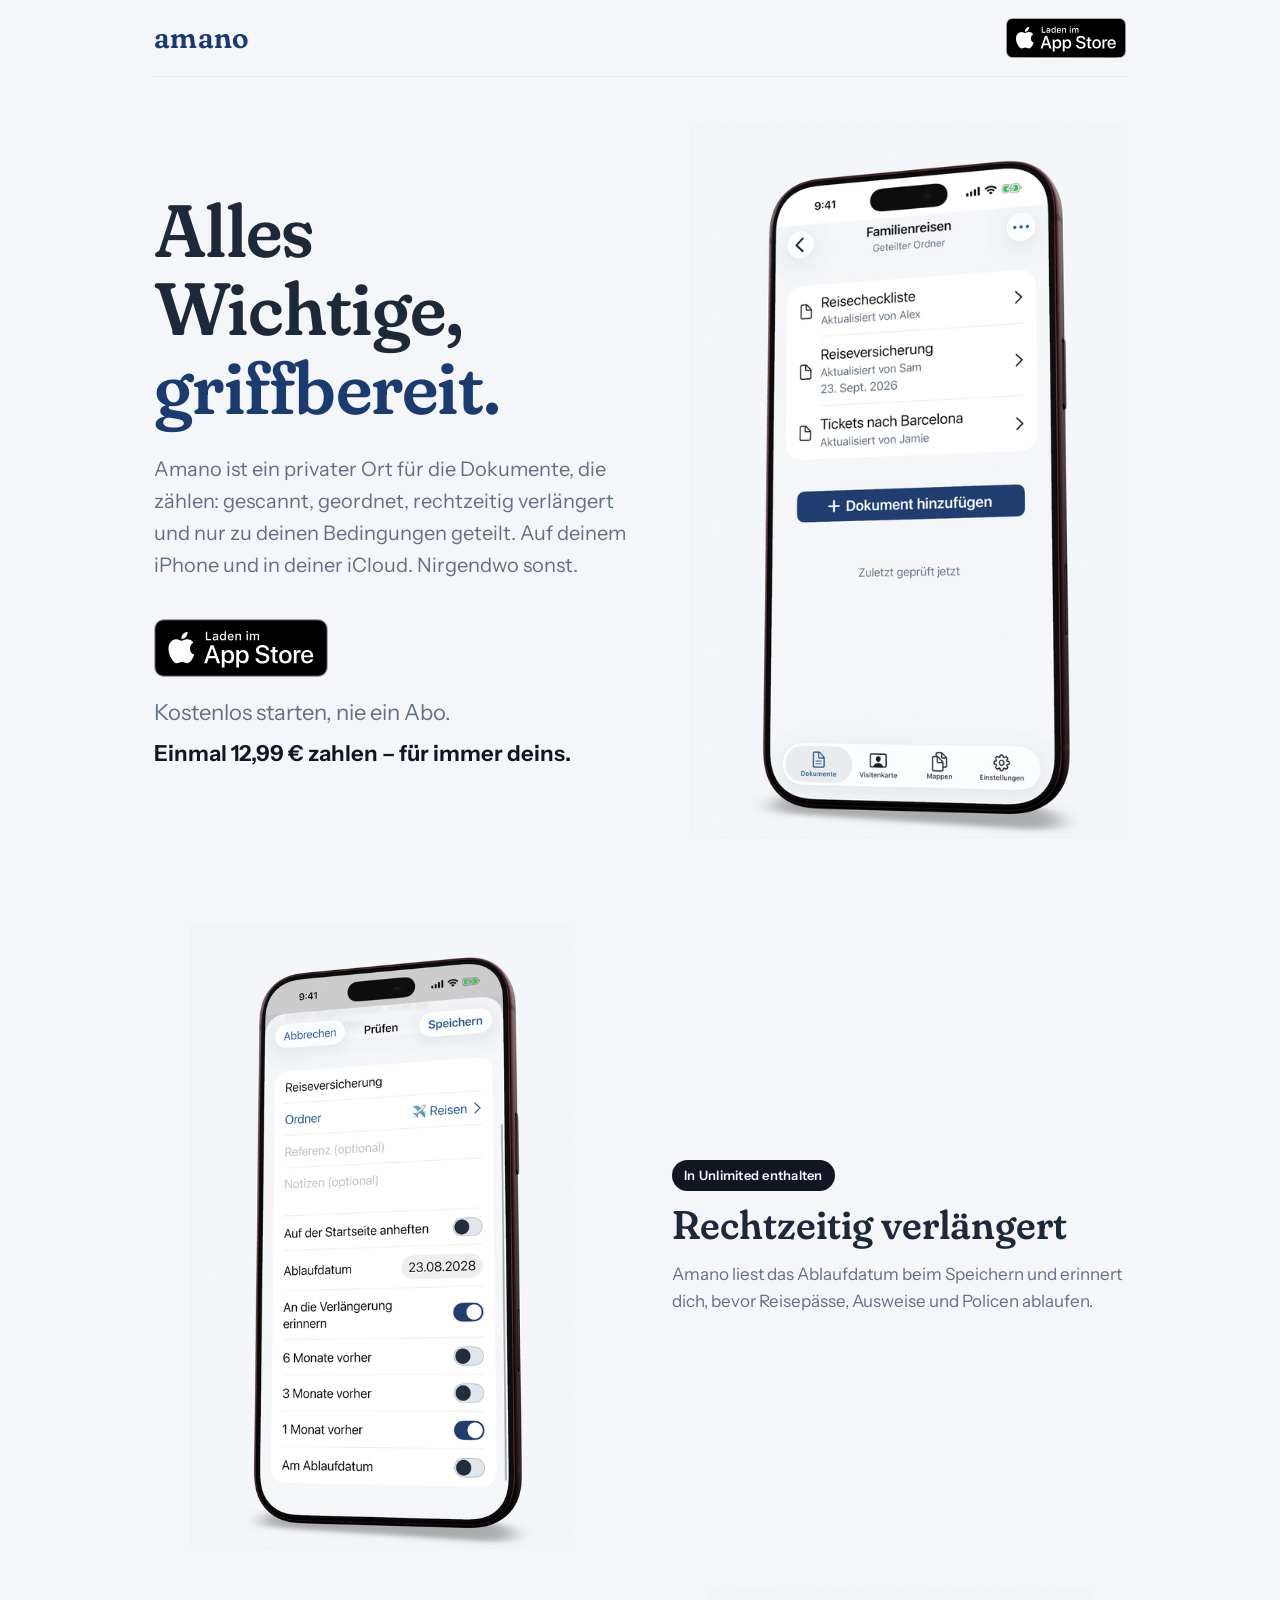
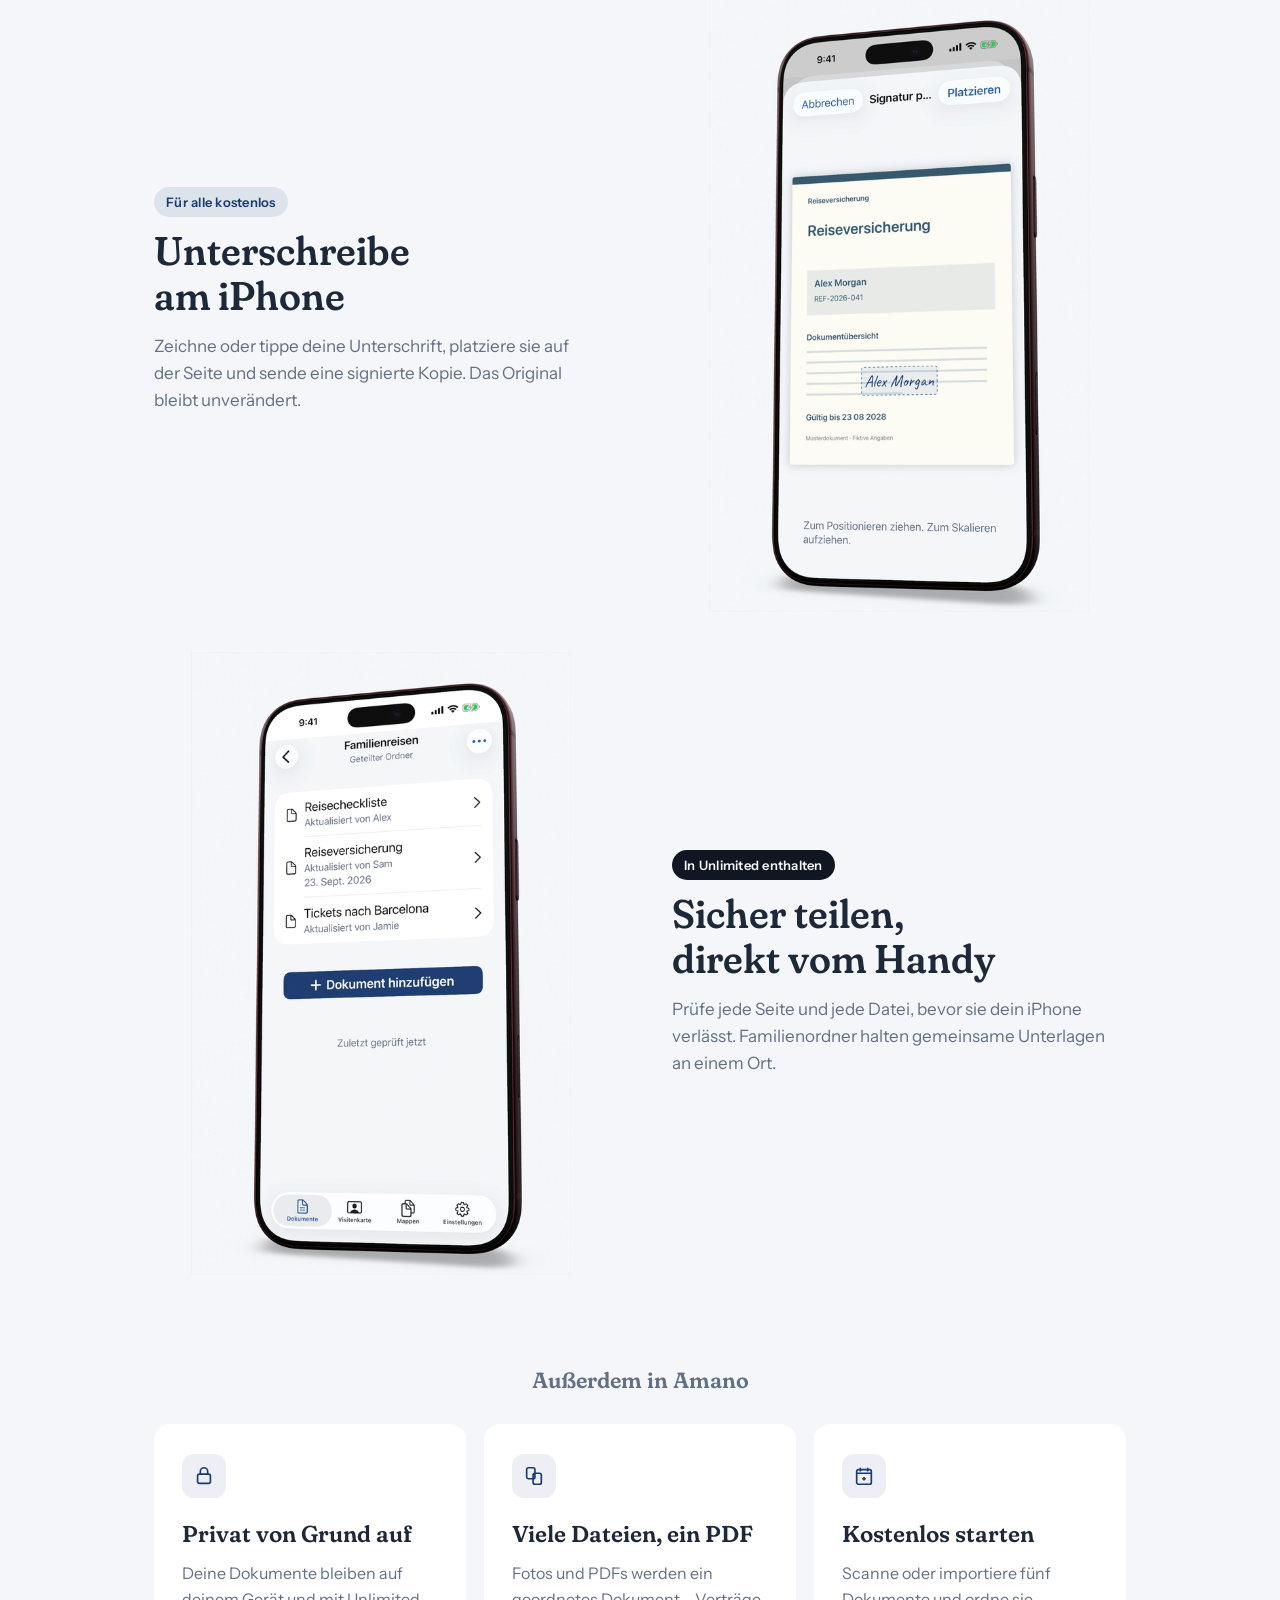
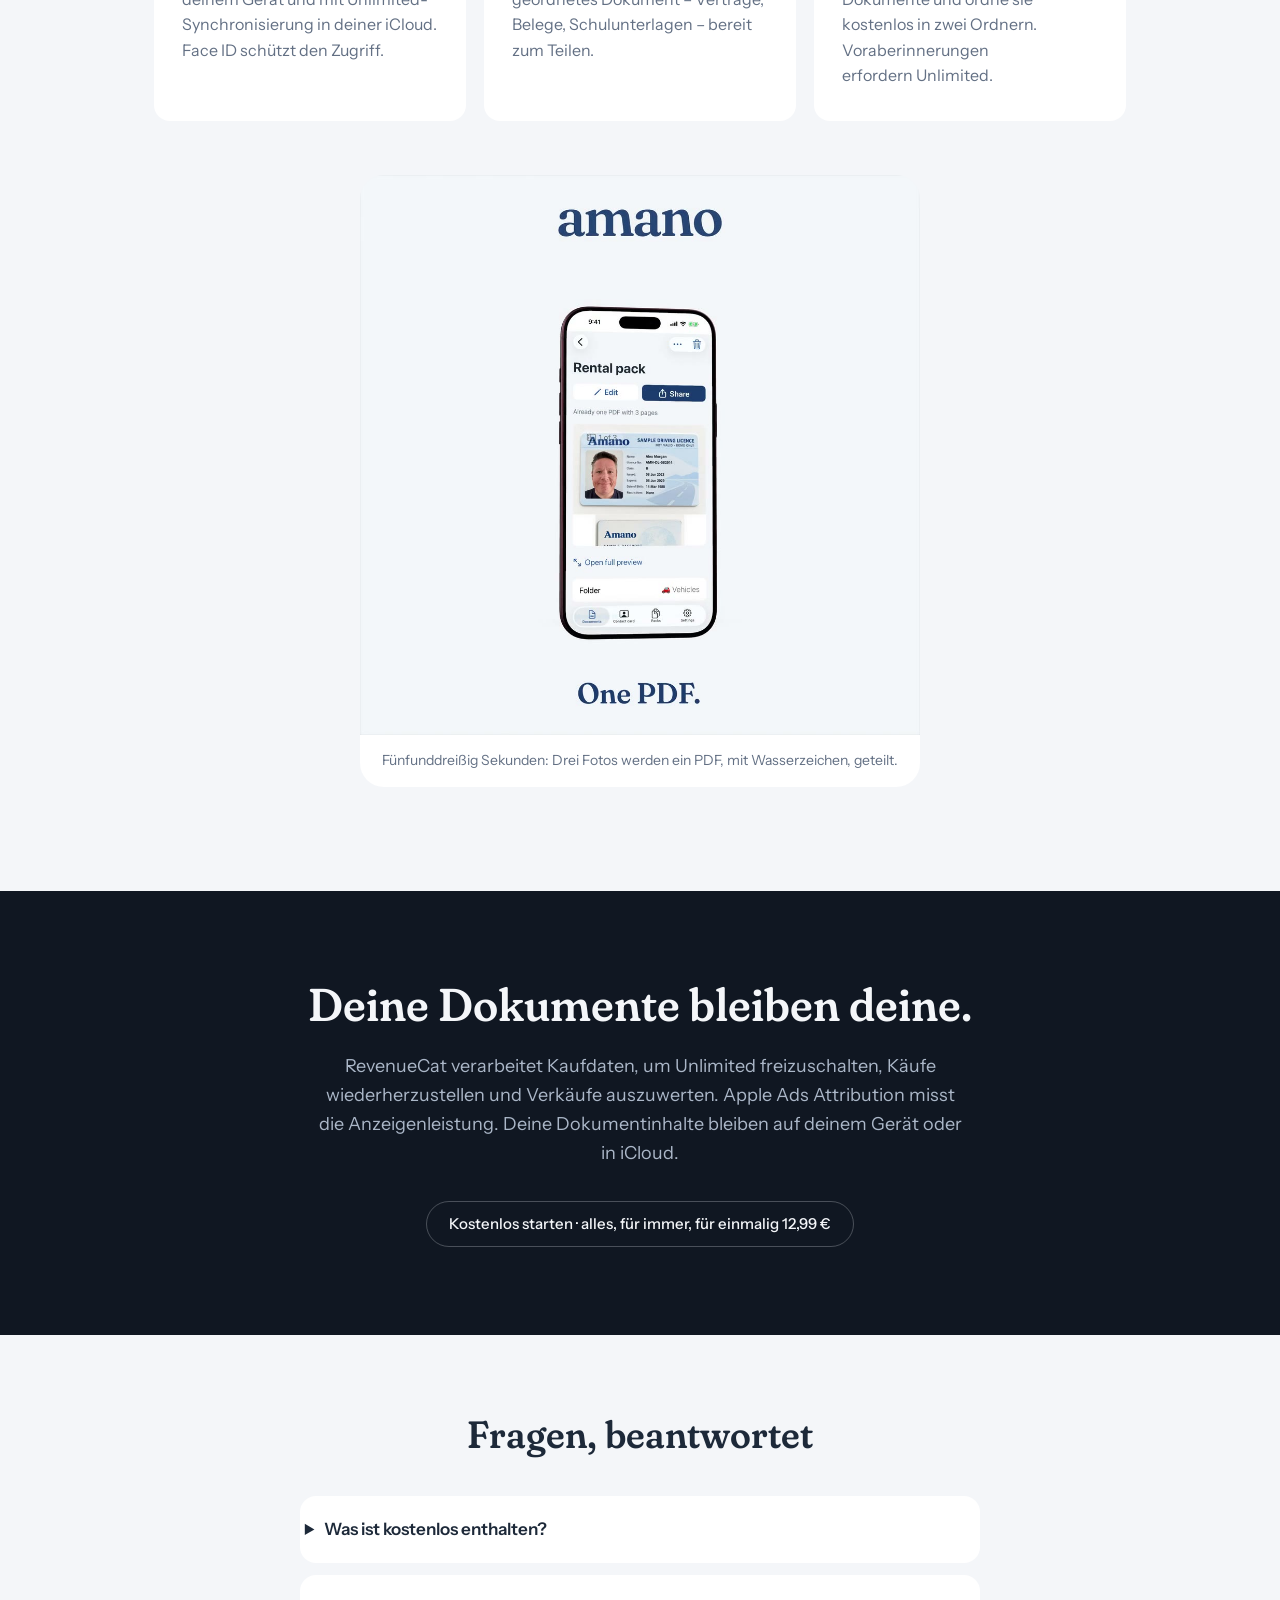
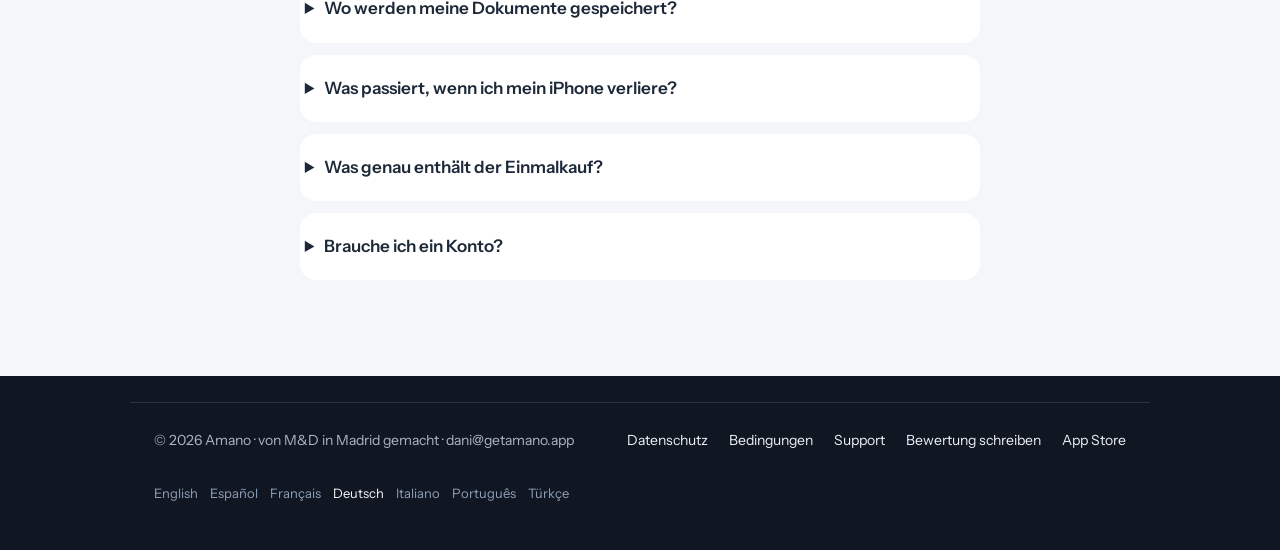
==== de/index.html @ b63c55ab "Track website installs per locale, and fix the free-tier claim Every acquisition link now carries Ap" ====
<!doctype html>
<html lang="de">
<head>
<meta charset="utf-8">
<meta name="viewport" content="width=device-width, initial-scale=1">
<title>Amano — Private Dokumente</title>
<meta name="description" content="Amano ist ein privater Ort für die Dokumente, die zählen: gescannt, geordnet, rechtzeitig verlängert und nur zu deinen Bedingungen geteilt. Auf deinem iPhone und in deiner iCloud. Nirgendwo sonst.">
<meta name="apple-itunes-app" content="app-id=6809212902">
<link rel="canonical" href="https://getamano.app/de/">
<link rel="alternate" hreflang="en" href="https://getamano.app/">
<link rel="alternate" hreflang="es" href="https://getamano.app/es/">
<link rel="alternate" hreflang="fr" href="https://getamano.app/fr/">
<link rel="alternate" hreflang="de" href="https://getamano.app/de/">
<link rel="alternate" hreflang="it" href="https://getamano.app/it/">
<link rel="alternate" hreflang="pt-PT" href="https://getamano.app/pt/">
<link rel="alternate" hreflang="tr" href="https://getamano.app/tr/">
<link rel="alternate" hreflang="x-default" href="https://getamano.app/">
<meta property="og:type" content="website">
<meta property="og:site_name" content="Amano">
<meta property="og:title" content="Amano — Private Dokumente">
<meta property="og:description" content="Amano ist ein privater Ort für die Dokumente, die zählen: gescannt, geordnet, rechtzeitig verlängert und nur zu deinen Bedingungen geteilt. Auf deinem iPhone und in deiner iCloud. Nirgendwo sonst.">
<meta property="og:url" content="https://getamano.app/de/">
<meta property="og:image" content="https://getamano.app/assets/og.png">
<meta name="twitter:card" content="summary_large_image">
<link rel="icon" href="../assets/mark.png">
<link rel="apple-touch-icon" href="../assets/apple-touch-icon.png">
<link rel="preconnect" href="https://fonts.googleapis.com">
<link rel="stylesheet" href="https://fonts.googleapis.com/css2?family=Fraunces:opsz,wght,SOFT@9..144,400..650,100&family=Instrument+Sans:wght@400;500;600&display=swap">
<script type="application/ld+json">{"@context": "https://schema.org", "@type": "FAQPage", "mainEntity": [{"@type": "Question", "name": "Was ist kostenlos enthalten?", "acceptedAnswer": {"@type": "Answer", "text": "Fünf Dokumente, zwei Ordner, Scannen und Importieren, Zusammenführen zu PDFs, Unterschriften, Ablaufdaten, Kontaktkarte mit QR-Code, Face ID und Widgets. Voraberinnerungen erfordern Unlimited. Tresore mit Dokumenten beim ersten Öffnen in Version 1.3.2 behalten ihr Limit von zehn; leere Tresore starten mit fünf. Das Ordnerlimit bleibt bei zwei."}}, {"@type": "Question", "name": "Wo werden meine Dokumente gespeichert?", "acceptedAnswer": {"@type": "Answer", "text": "Auf deinem iPhone, verschlüsselt — und wenn du die Synchronisierung einschaltest, in deiner eigenen iCloud."}}, {"@type": "Question", "name": "Was passiert, wenn ich mein iPhone verliere?", "acceptedAnswer": {"@type": "Answer", "text": "Mit iCloud-Synchronisierung (Teil von Unlimited) wartet dein Bereich auf deinem nächsten iPhone. Ohne sie leben die Dokumente nur auf dem Gerät — das ist der Preis rein lokaler Speicherung."}}, {"@type": "Question", "name": "Was genau enthält der Einmalkauf?", "acceptedAnswer": {"@type": "Answer", "text": "Alles, für immer: unbegrenzte Dokumente, Ordner und Unterordner, iCloud-Synchronisierung und Sicherung, gemeinsame Familienordner, Ablauferinnerungen, eigene Wasserzeichen, Dokumentmappen und den Event-Modus. Nie ein Abo."}}, {"@type": "Question", "name": "Brauche ich ein Konto?", "acceptedAnswer": {"@type": "Answer", "text": "Nein. Amano funktioniert ab dem ersten Öffnen. Es gibt nichts zu registrieren."}}]}</script>
<style>
  :root {
    --paper: #F4F6F9; --card: #FFFFFF; --navy: #193B70; --deep: #101722;
    --ink: #1D2939; --muted: #637084; --link: #275CA5; --radius: 16px;
    --display: "Fraunces", "Iowan Old Style", Georgia, serif;
    --body: "Instrument Sans", -apple-system, "Helvetica Neue", sans-serif;
  }
  * { margin: 0; box-sizing: border-box; }
  html { scroll-behavior: smooth; }
  body { background: var(--paper); color: var(--ink); font-family: var(--body);
    font-size: 17px; line-height: 1.6; -webkit-font-smoothing: antialiased; }
  .wrap { max-width: 1020px; margin: 0 auto; padding: 0 24px; }
  header.top { display: flex; align-items: center; justify-content: space-between;
    position: sticky; top: 0; z-index: 50; background: var(--paper);
    padding: 14px 0; border-bottom: 1px solid rgba(16, 23, 34, 0.06); }
  .badge { display: block; height: 40px; width: auto; }
  .badge-hero { height: 58px; }
  .shots figure { margin: 0; }
  .shots figcaption { font-size: 14px; color: var(--muted); padding: 10px 4px 0; text-wrap: pretty; }
  .wordmark { font-family: var(--display); font-weight: 600; font-size: 30px; color: var(--navy);
    font-variation-settings: "opsz" 72, "SOFT" 100; letter-spacing: 0.01em; text-decoration: none; }
  .top a.store-mini { font-weight: 600; font-size: 15px; color: var(--link);
    text-decoration: none; padding: 10px 16px; border-radius: 999px; }
  .top a.store-mini:hover { background: var(--card); }
  .hero { padding: 48px 0 24px; text-align: center; }
  .hero-visual { max-width: 320px; margin: 24px auto 0; }
  .hero-visual img { width: 100%; height: auto; display: block; }
  @media (min-width: 900px) {
    .hero { display: grid; grid-template-columns: 1.05fr 0.95fr; gap: 56px;
      align-items: center; text-align: left; padding: 48px 0 32px; }
    .hero .cta-row { justify-content: flex-start; }
    .hero .cta-note { text-align: left; }
    .hero h1, .hero p.lede { margin-left: 0; }
    .hero-visual { max-width: 460px; margin: 0 0 0 auto; }
  }
  .hero h1 { font-family: var(--display); font-variation-settings: "opsz" 72, "SOFT" 100;
    font-weight: 560; font-size: clamp(42px, 7vw, 74px); line-height: 1.06;
    color: var(--ink); text-wrap: balance; letter-spacing: -0.01em; }
  .hero h1 em { font-style: normal; color: var(--navy); }
  .hero p.lede { max-width: 34em; margin: 26px auto 0;
    font-size: clamp(17px, 2.2vw, 20px); color: var(--muted); text-wrap: pretty; }
  .cta-row { margin-top: 38px; display: flex; gap: 14px; justify-content: center; flex-wrap: wrap; align-items: center; }
  .store-button { display: inline-flex; align-items: center; gap: 10px;
    background: var(--navy); color: #fff; text-decoration: none; font-weight: 600; font-size: 17px;
    padding: 15px 26px; border-radius: 14px; transition: transform 120ms ease, box-shadow 120ms ease;
    box-shadow: 0 10px 28px rgba(25, 59, 112, 0.28); }
  .store-button:hover { transform: translateY(-1px); box-shadow: 0 14px 34px rgba(25, 59, 112, 0.34); }
  .store-button:focus-visible, a:focus-visible { outline: 3px solid var(--link); outline-offset: 3px; }
  .store-button svg { flex: none; }
  .cta-note { font-size: 22px; color: var(--muted); width: 100%; margin-top: 4px; }
  .cta-note strong { display: block; margin-top: 6px; font-weight: 650; color: #101722; }
  .demo { padding: 44px 0 20px; }
  .demo figure { max-width: 560px; margin: 0 auto; border-radius: 24px; overflow: hidden; }
  .demo video { display: block; width: 100%; height: auto; }
  .demo figcaption { text-align: center; font-size: 14px; color: var(--muted);
    padding: 14px 16px 16px; background: var(--card); }
  section.chapters { padding: 56px 0 8px; }
  .chapter { display: grid; gap: 40px; align-items: center; margin: 0 0 64px; }
  .chapter .art { max-width: 300px; margin: 0 auto; }
  .chapter .art img { width: 100%; height: auto; display: block; }
  .chapter h2 { font-family: var(--display); font-variation-settings: "opsz" 72, "SOFT" 100;
    font-weight: 560; font-size: clamp(28px, 4.4vw, 40px); line-height: 1.12;
    text-wrap: balance; margin: 12px 0 14px; }
  .chapter p { color: var(--muted); font-size: 17px; max-width: 30em; text-wrap: pretty; }
  .chip { display: inline-block; font-size: 13px; font-weight: 600; letter-spacing: 0.02em;
    padding: 5px 12px; border-radius: 999px; }
  .chip.free { background: rgba(25, 59, 112, 0.10); color: var(--navy); }
  .chip.unl { background: var(--deep); color: #F4F6F9; }
  @media (min-width: 860px) {
    .chapter { grid-template-columns: 1fr 1fr; gap: 64px; margin: 0 0 40px; }
    .chapter .art { max-width: 380px; }
    .chapter:nth-child(even) .art { order: 2; margin-left: auto; }
    .chapter:nth-child(odd) .art { margin-right: auto; }
  }
  section.also { padding: 40px 0 10px; }
  .also h2 { font-family: var(--display); font-variation-settings: "opsz" 40, "SOFT" 100;
    font-weight: 600; font-size: 22px; text-align: center; margin-bottom: 26px; color: var(--muted); }
  .also .grid { display: grid; gap: 18px; grid-template-columns: repeat(auto-fit, minmax(240px, 1fr)); }
  section.features { padding: 84px 0 30px; }
  .features .grid { display: grid; gap: 18px; grid-template-columns: repeat(auto-fit, minmax(260px, 1fr)); }
  .feature { background: var(--card); border-radius: var(--radius); padding: 30px 28px 32px; }
  .feature .glyph { width: 44px; height: 44px; border-radius: 12px; background: rgba(25, 59, 112, 0.08);
    display: grid; place-items: center; margin-bottom: 18px; color: var(--navy); }
  .feature h3 { font-family: var(--display); font-variation-settings: "opsz" 40, "SOFT" 100;
    font-weight: 600; font-size: 23px; color: var(--ink); margin-bottom: 8px; }
  .feature p { color: var(--muted); font-size: 16px; text-wrap: pretty; }
  section.promise { margin: 84px 0 0; background: var(--deep); color: #EEF2F8; }
  .promise .inner { padding: 88px 24px; text-align: center; max-width: 760px; margin: 0 auto; }
  .promise h2 { font-family: var(--display); font-variation-settings: "opsz" 72, "SOFT" 100;
    font-weight: 560; font-size: clamp(30px, 4.6vw, 46px); line-height: 1.15; text-wrap: balance; color: #F4F6F9; }
  .promise p { margin-top: 20px; color: #ABB7C8; font-size: 18px; max-width: 36em; margin-left: auto; margin-right: auto; }
  .promise .price { margin-top: 34px; display: inline-block; border: 1px solid rgba(244, 246, 249, 0.25);
    border-radius: 999px; padding: 10px 22px; font-size: 15px; font-weight: 500; color: #F4F6F9; }
  footer { background: var(--deep); color: #ABB7C8; padding: 26px 0 46px; font-size: 14px; }
  footer .wrap { display: flex; justify-content: space-between; gap: 16px; flex-wrap: wrap;
    align-items: baseline; border-top: 1px solid rgba(244,246,249,0.12); padding-top: 26px; }
  footer a { color: #EEF2F8; text-decoration: none; margin-left: 18px; }
  footer a.mail { margin-left: 0; color: #ABB7C8; }
  footer a:hover { text-decoration: underline; }
  footer .langs { width: 100%; margin-top: 14px; }
  footer .langs a { margin: 0 12px 0 0; color: #8FA0B8; font-size: 13px; }
  footer .langs span { color: #F4F6F9; font-size: 13px; margin-right: 12px; }
  section.shots { padding: 40px 0 30px; }
  .shots h2, .faq h2 { font-family: var(--display); font-variation-settings: "opsz" 72, "SOFT" 100;
    font-weight: 560; font-size: clamp(28px, 4vw, 38px); text-align: center; margin-bottom: 30px;
    color: var(--ink); text-wrap: balance; }
  .shots .strip { display: grid; grid-template-columns: repeat(2, 1fr); gap: 28px; max-width: 760px; margin: 0 auto; }
  .shots img { width: 100%; height: auto; display: block; }
  @media (max-width: 640px) { .shots .strip { grid-template-columns: 1fr; max-width: 320px; } }
  section.faq { padding: 70px 0 84px; }
  .faq .qa { max-width: 680px; margin: 0 auto; }
  .faq details { background: var(--card); border-radius: var(--radius); padding: 4px 24px; margin-bottom: 12px; }
  .faq summary { cursor: pointer; font-weight: 600; font-size: 17px; padding: 16px 0; list-style-position: outside; }
  .faq details p { color: var(--muted); padding: 0 0 18px; text-wrap: pretty; }
  @media (prefers-reduced-motion: reduce) { html { scroll-behavior: auto; } .store-button { transition: none; } }

  /* Pain cards + explicit pricing (PoC: rendered only when a locale defines them) */
  .pains { padding: 26px 0 8px; }
  .pains h2, .pricing h2 { font-family: Fraunces, Georgia, serif; font-weight: 550; font-size: 30px; margin: 0 0 18px; }
  .pains .grid { display: grid; grid-template-columns: repeat(auto-fit, minmax(240px, 1fr)); gap: 16px; }
  .pain { background: var(--card); border-radius: 16px; padding: 20px 22px; box-shadow: 0 1px 2px rgba(16,23,34,.06); }
  .pain h3 { font-family: Fraunces, Georgia, serif; font-weight: 550; font-size: 20px; margin: 0 0 8px; color: var(--deep); }
  .pain p { margin: 0; color: var(--muted); font-size: 15.5px; }
  .pricing { padding: 34px 0 10px; }
  .pricing .cols { display: grid; grid-template-columns: repeat(auto-fit, minmax(250px, 1fr)); gap: 16px; align-items: stretch; }
  .pricing .col { background: var(--card); border-radius: 16px; padding: 22px 24px; }
  .pricing .col.main { border: 2px solid var(--navy); }
  .pricing h3 { margin: 0 0 6px; font-size: 15px; letter-spacing: .08em; text-transform: uppercase; color: var(--muted); }
  .pricing .num { font-family: Fraunces, Georgia, serif; font-weight: 650; font-size: 52px; color: var(--deep); line-height: 1; }
  .pricing .once { color: var(--navy); font-weight: 600; margin: 4px 0 12px; }
  .pricing ul { margin: 10px 0 0; padding-left: 20px; color: var(--muted); }
  .pricing li { margin: 6px 0; }
  .pricing .buy { display: inline-block; margin-top: 16px; background: var(--navy); color: #fff; text-decoration: none; border-radius: 12px; padding: 12px 22px; font-weight: 600; }
  .pricing .pricenote { color: var(--muted); font-size: 14px; margin-top: 14px; }

  .chapter .art video { display: block; width: 100%; height: auto; border-radius: 22px; }
</style>
</head>
<body>
<div class="wrap">
  <header class="top">
    <a class="wordmark" href="https://getamano.app/de/">amano</a>
    <a href="https://apps.apple.com/de/app/id6809212902?pt=128749840&amp;ct=web-de&amp;mt=8" aria-label="App laden"><img class="badge" src="../assets/badges/de.svg" alt="Laden im App Store" width="120" height="40"></a>
  </header>
  <section class="hero">
    <div>
      <h1>Alles Wichtige, <em>griffbereit.</em></h1>
      <p class="lede">Amano ist ein privater Ort für die Dokumente, die zählen: gescannt, geordnet, rechtzeitig verlängert und nur zu deinen Bedingungen geteilt. Auf deinem iPhone und in deiner iCloud. Nirgendwo sonst.</p>
      <div class="cta-row">
        <a href="https://apps.apple.com/de/app/id6809212902?pt=128749840&amp;ct=web-de&amp;mt=8" aria-label="Laden im App Store"><img class="badge badge-hero" src="../assets/badges/de.svg" alt="Laden im App Store" width="174" height="58"></a>
        <span class="cta-note">Kostenlos starten, nie ein Abo. <strong>Einmal 12,99 € zahlen – für immer deins.</strong></span>
      </div>
    </div>
    <div class="hero-visual">
      <img src="../assets/features/de/family.webp" alt="Der Amano-Bereich auf einem iPhone" width="560" height="918" fetchpriority="high">
    </div>
  </section>
  
  <section class="chapters">
    
    
    <div class="chapter">
      <div class="art"><img src="../assets/features/de/renew.webp" alt="Verlängerungs-Ansicht warnt vor einem ablaufenden Reisepass" loading="lazy" width="560" height="918"></div>
      <div>
        <span class="chip unl">In Unlimited enthalten</span>
        <h2>Rechtzeitig verlängert</h2>
        <p>Amano liest das Ablaufdatum beim Speichern und erinnert dich, bevor Reisepässe, Ausweise und Policen ablaufen.</p>
      </div>
    </div>
    <div class="chapter">
      <div class="art"><img src="../assets/features/de/sign.webp" alt="Eine Unterschrift wird auf einer Dokumentseite platziert" loading="lazy" width="560" height="918"></div>
      <div>
        <span class="chip free">Für alle kostenlos</span>
        <h2>Unterschreibe am iPhone</h2>
        <p>Zeichne oder tippe deine Unterschrift, platziere sie auf der Seite und sende eine signierte Kopie. Das Original bleibt unverändert.</p>
      </div>
    </div>
    <div class="chapter">
      <div class="art"><img src="../assets/features/de/family.webp" alt="Ein geteilter Familienordner mit Reisedokumenten" loading="lazy" width="560" height="918"></div>
      <div>
        <span class="chip unl">In Unlimited enthalten</span>
        <h2>Sicher teilen, direkt vom Handy</h2>
        <p>Prüfe jede Seite und jede Datei, bevor sie dein iPhone verlässt. Familienordner halten gemeinsame Unterlagen an einem Ort.</p>
      </div>
    </div>
  </section>
  <section class="also">
    <h2>Außerdem in Amano</h2>
    <div class="grid">
      <article class="feature"><div class="glyph"><svg width="22" height="22" viewBox="0 0 24 24" fill="none" stroke="currentColor" stroke-width="1.8" aria-hidden="true"><rect x="5" y="10" width="14" height="10" rx="2"/><path d="M8 10V7a4 4 0 0 1 8 0v3"/></svg></div><h3>Privat von Grund auf</h3><p>Deine Dokumente bleiben auf deinem Gerät und mit Unlimited-Synchronisierung in deiner iCloud. Face&nbsp;ID schützt den Zugriff.</p></article>
      <article class="feature"><div class="glyph"><svg width="22" height="22" viewBox="0 0 24 24" fill="none" stroke="currentColor" stroke-width="1.8" aria-hidden="true"><rect x="4" y="3" width="9" height="12" rx="2"/><rect x="11" y="9" width="9" height="12" rx="2"/></svg></div><h3>Viele Dateien, ein PDF</h3><p>Fotos und PDFs werden ein geordnetes Dokument – Verträge, Belege, Schulunterlagen – bereit zum Teilen.</p></article>
      <article class="feature"><div class="glyph"><svg width="22" height="22" viewBox="0 0 24 24" fill="none" stroke="currentColor" stroke-width="1.8" aria-hidden="true"><rect x="4" y="5" width="16" height="16" rx="2"/><path d="M4 9h16M8 3v4M16 3v4M12 13v4M10 15h4"/></svg></div><h3>Kostenlos starten</h3><p>Scanne oder importiere fünf Dokumente und ordne sie kostenlos in zwei Ordnern. Voraberinnerungen erfordern Unlimited.</p></article>
    </div>
  </section>
  <section class="demo"><figure><video src="../assets/demo.mp4" poster="../assets/poster.jpg" muted loop playsinline autoplay preload="metadata" aria-label="Amano macht aus drei Fotos ein PDF mit Wasserzeichen und teilt es"></video><figcaption>Fünfunddreißig Sekunden: Drei Fotos werden ein PDF, mit Wasserzeichen, geteilt.</figcaption></figure></section>
</div>
<section class="promise">
  <div class="inner">
    <h2>Deine Dokumente bleiben deine.</h2>
    <p>RevenueCat verarbeitet Kaufdaten, um Unlimited freizuschalten, Käufe wiederherzustellen und Verkäufe auszuwerten. Apple Ads Attribution misst die Anzeigenleistung. Deine Dokumentinhalte bleiben auf deinem Gerät oder in iCloud.</p>
    <span class="price">Kostenlos starten &middot; alles, für immer, für einmalig 12,99 €</span>
  </div>
</section>
<div class="wrap">
  
  <section class="faq">
    <h2>Fragen, beantwortet</h2>
    <div class="qa"><details><summary>Was ist kostenlos enthalten?</summary><p>Fünf Dokumente, zwei Ordner, Scannen und Importieren, Zusammenführen zu PDFs, Unterschriften, Ablaufdaten, Kontaktkarte mit QR-Code, Face ID und Widgets. Voraberinnerungen erfordern Unlimited. Tresore mit Dokumenten beim ersten Öffnen in Version 1.3.2 behalten ihr Limit von zehn; leere Tresore starten mit fünf. Das Ordnerlimit bleibt bei zwei.</p></details><details><summary>Wo werden meine Dokumente gespeichert?</summary><p>Auf deinem iPhone, verschlüsselt — und wenn du die Synchronisierung einschaltest, in deiner eigenen iCloud.</p></details><details><summary>Was passiert, wenn ich mein iPhone verliere?</summary><p>Mit iCloud-Synchronisierung (Teil von Unlimited) wartet dein Bereich auf deinem nächsten iPhone. Ohne sie leben die Dokumente nur auf dem Gerät — das ist der Preis rein lokaler Speicherung.</p></details><details><summary>Was genau enthält der Einmalkauf?</summary><p>Alles, für immer: unbegrenzte Dokumente, Ordner und Unterordner, iCloud-Synchronisierung und Sicherung, gemeinsame Familienordner, Ablauferinnerungen, eigene Wasserzeichen, Dokumentmappen und den Event-Modus. Nie ein Abo.</p></details><details><summary>Brauche ich ein Konto?</summary><p>Nein. Amano funktioniert ab dem ersten Öffnen. Es gibt nichts zu registrieren.</p></details></div>
  </section>
</div>
<footer>
  <div class="wrap">
    <span>&copy; 2026 Amano &middot; von M&amp;D in Madrid gemacht &middot; <a class="mail" href="mailto:dani@getamano.app">dani@getamano.app</a></span>
    <span>
      <a href="https://getamano.app/privacy/">Datenschutz</a>
      <a href="https://getamano.app/terms/">Bedingungen</a>
      <a href="https://getamano.app/support/">Support</a>
      <a href="https://apps.apple.com/app/apple-store/id6809212902?action=write-review">Bewertung schreiben</a>
      <a href="https://apps.apple.com/de/app/id6809212902?pt=128749840&amp;ct=web-de&amp;mt=8">App&nbsp;Store</a>
    </span>
    <span class="langs"><a href="https://getamano.app/" lang="en">English</a><a href="https://getamano.app/es/" lang="es">Español</a><a href="https://getamano.app/fr/" lang="fr">Français</a><span>Deutsch</span><a href="https://getamano.app/it/" lang="it">Italiano</a><a href="https://getamano.app/pt/" lang="pt-PT">Português</a><a href="https://getamano.app/tr/" lang="tr">Türkçe</a></span>
  </div>
</footer>
</body>
</html>
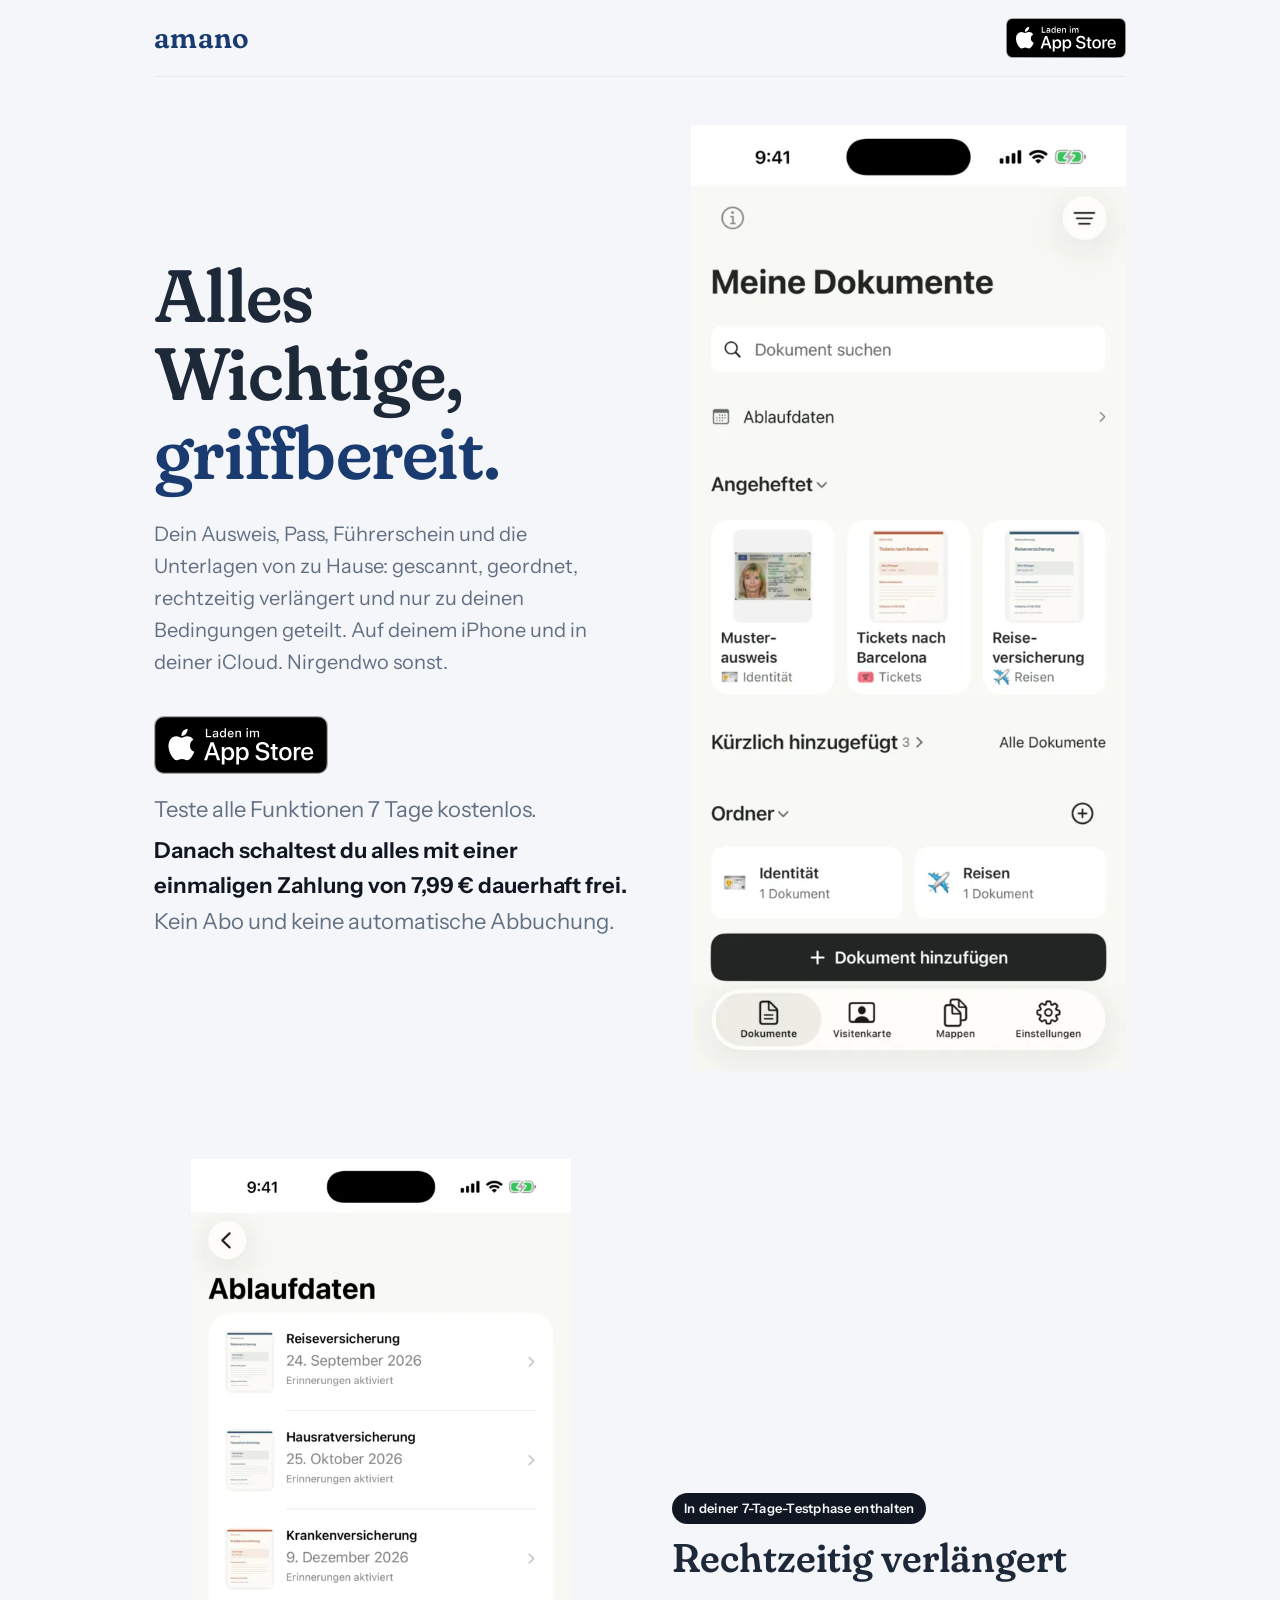
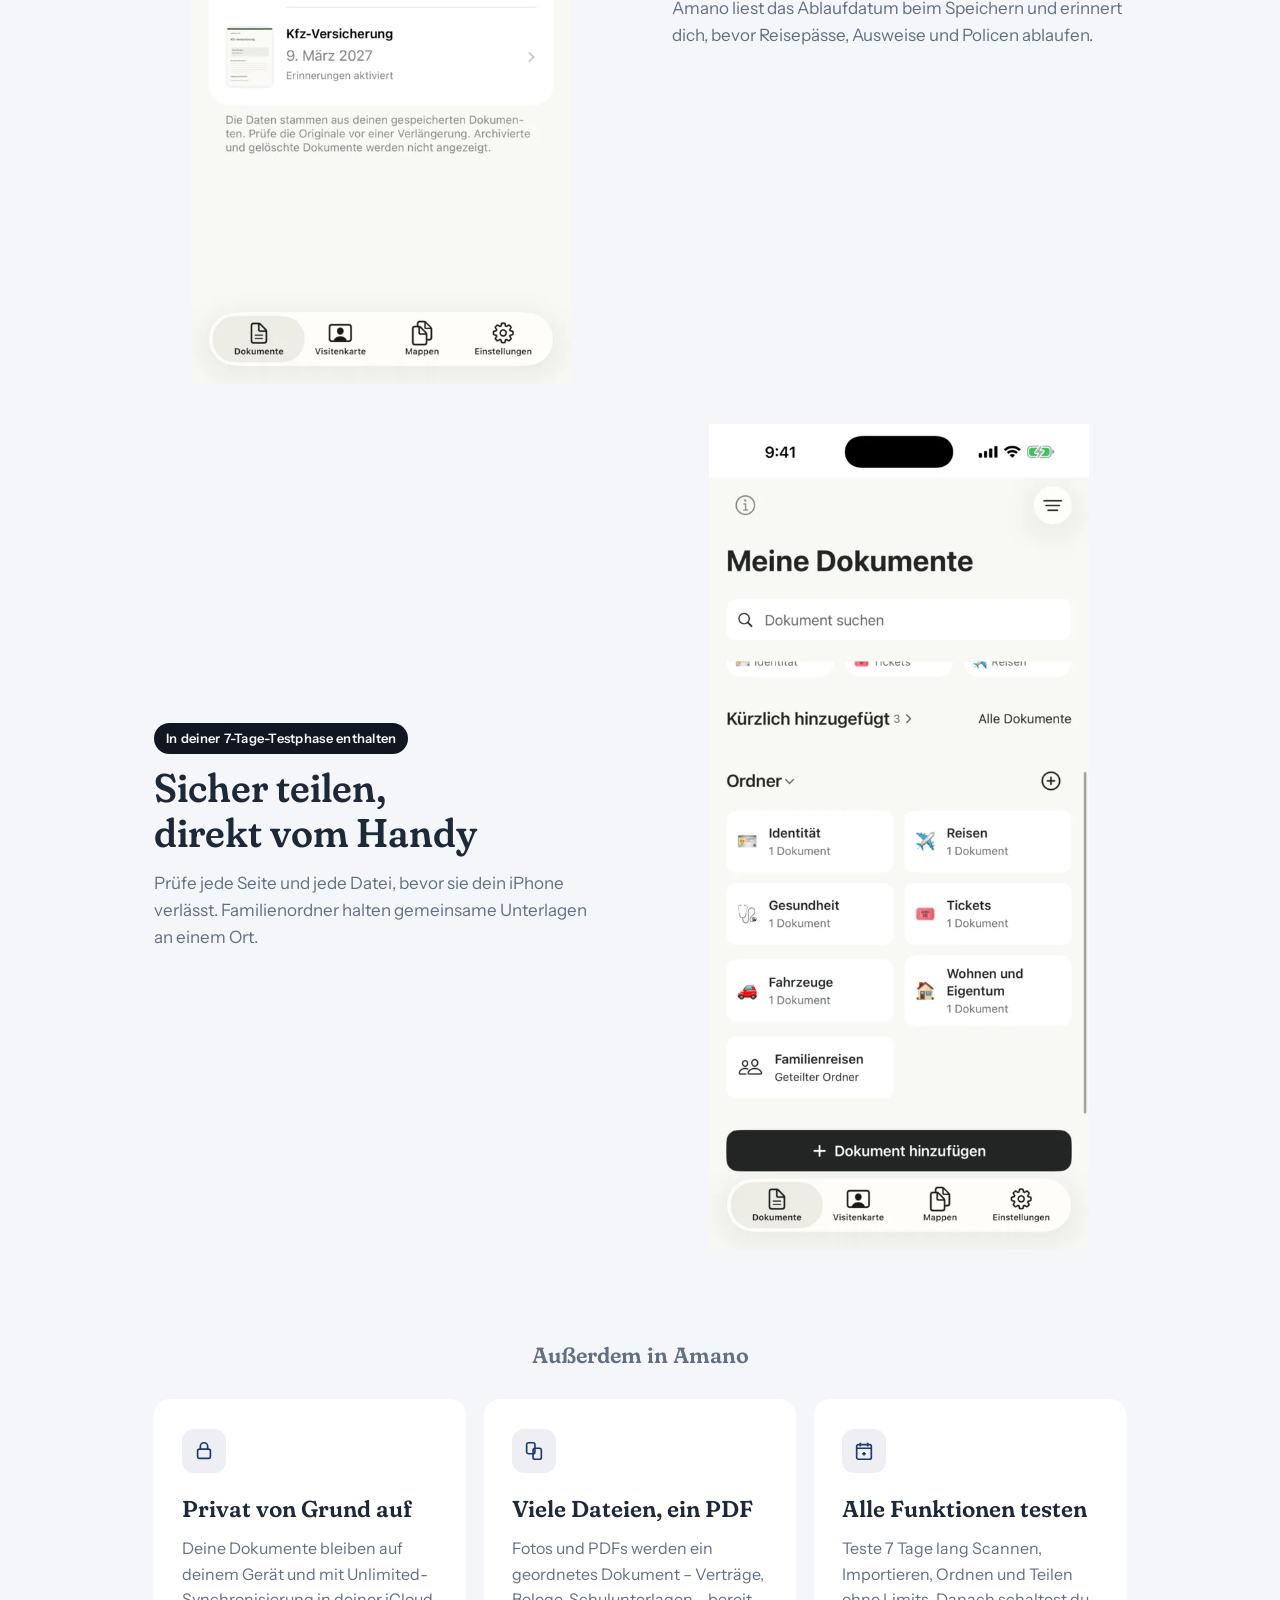
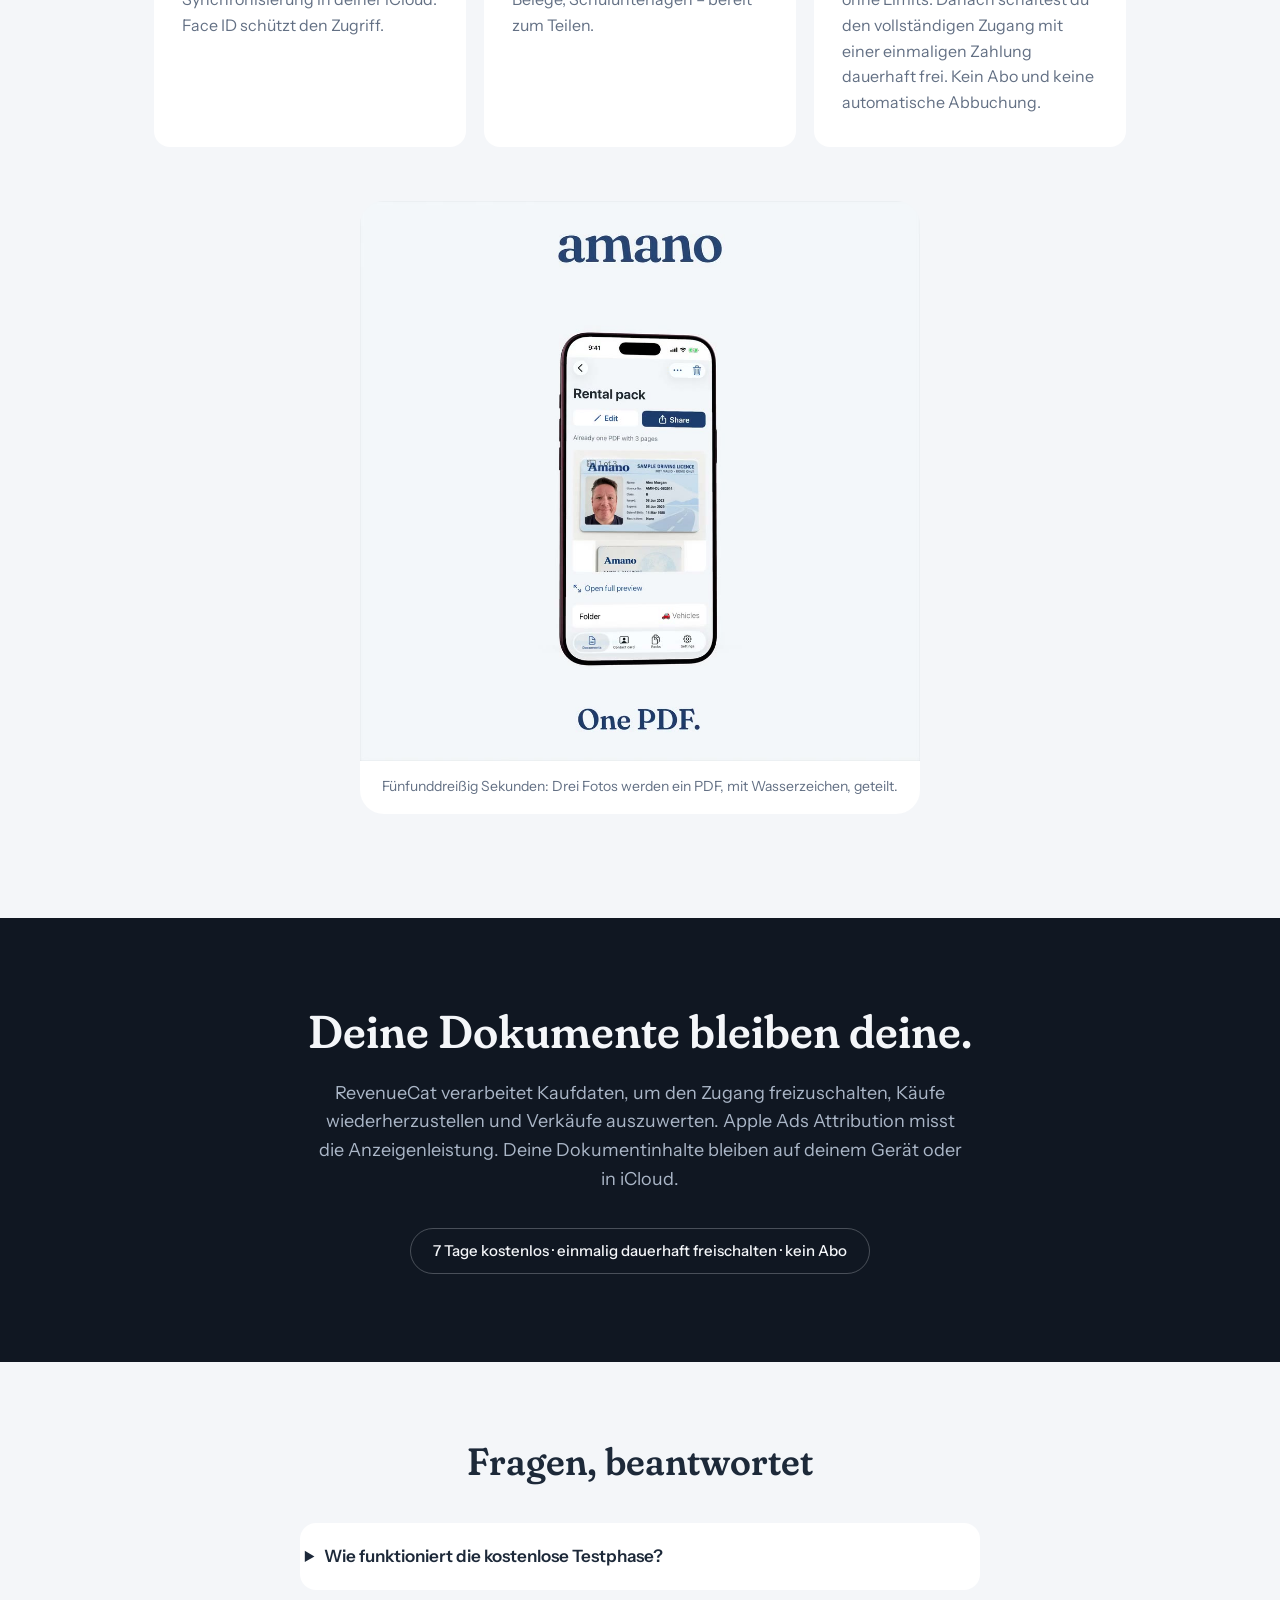
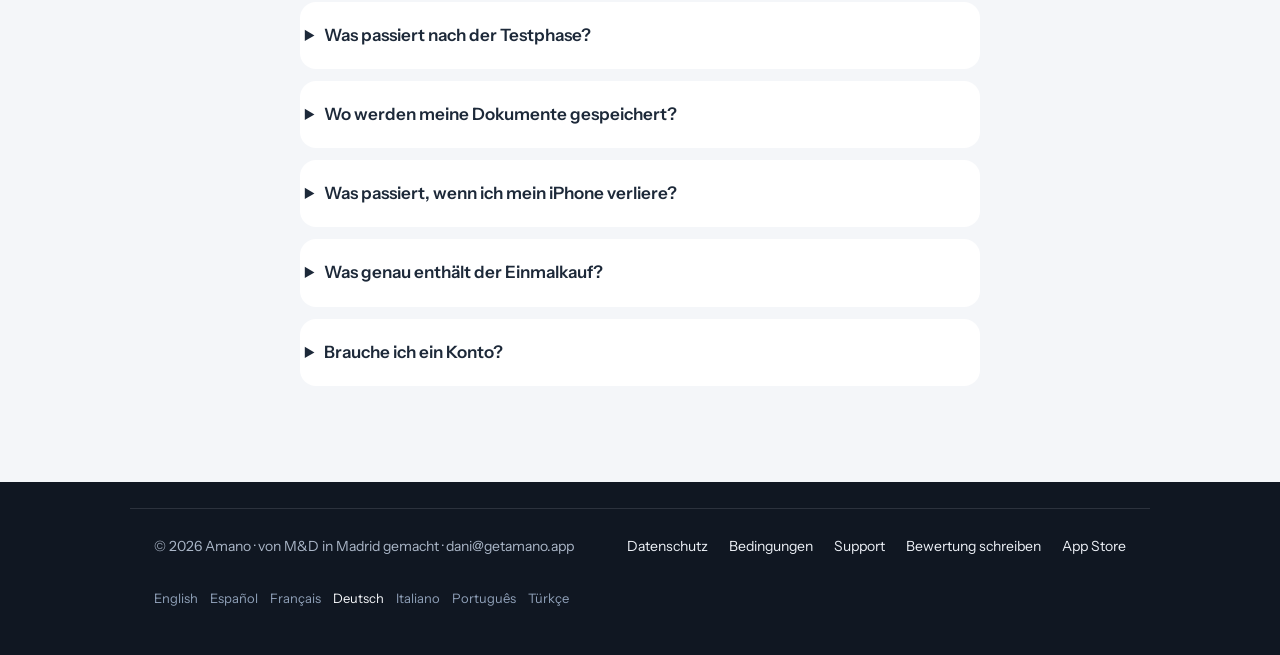
==== commit 5a36fdc8: "Refresh website for seven-day trial" ====
--- a/de/index.html
+++ b/de/index.html
@@ -3,8 +3,8 @@
 <head>
 <meta charset="utf-8">
 <meta name="viewport" content="width=device-width, initial-scale=1">
-<title>Amano — Private Dokumente</title>
-<meta name="description" content="Amano ist ein privater Ort für die Dokumente, die zählen: gescannt, geordnet, rechtzeitig verlängert und nur zu deinen Bedingungen geteilt. Auf deinem iPhone und in deiner iCloud. Nirgendwo sonst.">
+<title>Amano — Ausweis &amp; Dokumente</title>
+<meta name="description" content="Dein Ausweis, Pass, Führerschein und die Unterlagen von zu Hause: gescannt, geordnet, rechtzeitig verlängert und nur zu deinen Bedingungen geteilt. Auf deinem iPhone und in deiner iCloud. Nirgendwo sonst.">
 <meta name="apple-itunes-app" content="app-id=6809212902">
 <link rel="canonical" href="https://getamano.app/de/">
 <link rel="alternate" hreflang="en" href="https://getamano.app/">
@@ -17,8 +17,8 @@
 <link rel="alternate" hreflang="x-default" href="https://getamano.app/">
 <meta property="og:type" content="website">
 <meta property="og:site_name" content="Amano">
-<meta property="og:title" content="Amano — Private Dokumente">
-<meta property="og:description" content="Amano ist ein privater Ort für die Dokumente, die zählen: gescannt, geordnet, rechtzeitig verlängert und nur zu deinen Bedingungen geteilt. Auf deinem iPhone und in deiner iCloud. Nirgendwo sonst.">
+<meta property="og:title" content="Amano — Ausweis &amp; Dokumente">
+<meta property="og:description" content="Dein Ausweis, Pass, Führerschein und die Unterlagen von zu Hause: gescannt, geordnet, rechtzeitig verlängert und nur zu deinen Bedingungen geteilt. Auf deinem iPhone und in deiner iCloud. Nirgendwo sonst.">
 <meta property="og:url" content="https://getamano.app/de/">
 <meta property="og:image" content="https://getamano.app/assets/og.png">
 <meta name="twitter:card" content="summary_large_image">
@@ -26,7 +26,7 @@
 <link rel="apple-touch-icon" href="../assets/apple-touch-icon.png">
 <link rel="preconnect" href="https://fonts.googleapis.com">
 <link rel="stylesheet" href="https://fonts.googleapis.com/css2?family=Fraunces:opsz,wght,SOFT@9..144,400..650,100&family=Instrument+Sans:wght@400;500;600&display=swap">
-<script type="application/ld+json">{"@context": "https://schema.org", "@type": "FAQPage", "mainEntity": [{"@type": "Question", "name": "Was ist kostenlos enthalten?", "acceptedAnswer": {"@type": "Answer", "text": "Fünf Dokumente, zwei Ordner, Scannen und Importieren, Zusammenführen zu PDFs, Unterschriften, Ablaufdaten, Kontaktkarte mit QR-Code, Face ID und Widgets. Voraberinnerungen erfordern Unlimited. Tresore mit Dokumenten beim ersten Öffnen in Version 1.3.2 behalten ihr Limit von zehn; leere Tresore starten mit fünf. Das Ordnerlimit bleibt bei zwei."}}, {"@type": "Question", "name": "Wo werden meine Dokumente gespeichert?", "acceptedAnswer": {"@type": "Answer", "text": "Auf deinem iPhone, verschlüsselt — und wenn du die Synchronisierung einschaltest, in deiner eigenen iCloud."}}, {"@type": "Question", "name": "Was passiert, wenn ich mein iPhone verliere?", "acceptedAnswer": {"@type": "Answer", "text": "Mit iCloud-Synchronisierung (Teil von Unlimited) wartet dein Bereich auf deinem nächsten iPhone. Ohne sie leben die Dokumente nur auf dem Gerät — das ist der Preis rein lokaler Speicherung."}}, {"@type": "Question", "name": "Was genau enthält der Einmalkauf?", "acceptedAnswer": {"@type": "Answer", "text": "Alles, für immer: unbegrenzte Dokumente, Ordner und Unterordner, iCloud-Synchronisierung und Sicherung, gemeinsame Familienordner, Ablauferinnerungen, eigene Wasserzeichen, Dokumentmappen und den Event-Modus. Nie ein Abo."}}, {"@type": "Question", "name": "Brauche ich ein Konto?", "acceptedAnswer": {"@type": "Answer", "text": "Nein. Amano funktioniert ab dem ersten Öffnen. Es gibt nichts zu registrieren."}}]}</script>
+<script type="application/ld+json">{"@context": "https://schema.org", "@type": "FAQPage", "mainEntity": [{"@type": "Question", "name": "Wie funktioniert die kostenlose Testphase?", "acceptedAnswer": {"@type": "Answer", "text": "Neue Nutzer können sieben Tage lang alle Funktionen ohne Dokument- oder Ordnerlimit testen. Danach schaltet eine einmalige Zahlung den vollständigen Zugang dauerhaft frei. Kein Abo und keine automatische Abbuchung."}}, {"@type": "Question", "name": "Was passiert nach der Testphase?", "acceptedAnswer": {"@type": "Answer", "text": "Du kannst deine gespeicherten Dokumente weiterhin ansehen und als einfache Kopien exportieren. Bereits extrahierte Details bleiben kopierbar. Für neue Dokumente und alle Funktionen brauchst du die dauerhafte Freischaltung mit einer einmaligen Zahlung."}}, {"@type": "Question", "name": "Wo werden meine Dokumente gespeichert?", "acceptedAnswer": {"@type": "Answer", "text": "Auf deinem iPhone, verschlüsselt — und wenn du die Synchronisierung einschaltest, in deiner eigenen iCloud."}}, {"@type": "Question", "name": "Was passiert, wenn ich mein iPhone verliere?", "acceptedAnswer": {"@type": "Answer", "text": "Mit iCloud-Synchronisierung (Teil von Unlimited) wartet dein Bereich auf deinem nächsten iPhone. Ohne sie leben die Dokumente nur auf dem Gerät — das ist der Preis rein lokaler Speicherung."}}, {"@type": "Question", "name": "Was genau enthält der Einmalkauf?", "acceptedAnswer": {"@type": "Answer", "text": "Alles, für immer: unbegrenzte Dokumente, Wasserzeichen oder Unterschrift auf jeder geteilten Kopie, Voraberinnerungen vor dem Ablauf, iCloud-Synchronisierung und Sicherung, gemeinsame Familienordner, Kits zum gemeinsamen Teilen mehrerer Dokumente und Widgets für den Home-Bildschirm. Nie ein Abo."}}, {"@type": "Question", "name": "Brauche ich ein Konto?", "acceptedAnswer": {"@type": "Answer", "text": "Nein. Amano funktioniert ab dem ersten Öffnen. Es gibt nichts zu registrieren."}}]}</script>
 <style>
   :root {
     --paper: #F4F6F9; --card: #FFFFFF; --navy: #193B70; --deep: #101722;
@@ -174,14 +174,14 @@
   <section class="hero">
     <div>
       <h1>Alles Wichtige, <em>griffbereit.</em></h1>
-      <p class="lede">Amano ist ein privater Ort für die Dokumente, die zählen: gescannt, geordnet, rechtzeitig verlängert und nur zu deinen Bedingungen geteilt. Auf deinem iPhone und in deiner iCloud. Nirgendwo sonst.</p>
+      <p class="lede">Dein Ausweis, Pass, Führerschein und die Unterlagen von zu Hause: gescannt, geordnet, rechtzeitig verlängert und nur zu deinen Bedingungen geteilt. Auf deinem iPhone und in deiner iCloud. Nirgendwo sonst.</p>
       <div class="cta-row">
         <a href="https://apps.apple.com/de/app/id6809212902?pt=128749840&amp;ct=web-de&amp;mt=8" aria-label="Laden im App Store"><img class="badge badge-hero" src="../assets/badges/de.svg" alt="Laden im App Store" width="174" height="58"></a>
-        <span class="cta-note">Kostenlos starten, nie ein Abo. <strong>Einmal 12,99 € zahlen – für immer deins.</strong></span>
+        <span class="cta-note">Teste alle Funktionen 7 Tage kostenlos. <strong>Danach schaltest du alles mit einer einmaligen Zahlung von 7,99 € dauerhaft frei.</strong> Kein Abo und keine automatische Abbuchung.</span>
       </div>
     </div>
     <div class="hero-visual">
-      <img src="../assets/features/de/family.webp" alt="Der Amano-Bereich auf einem iPhone" width="560" height="918" fetchpriority="high">
+      <img src="../assets/features/de/home.webp" alt="Der Amano-Bereich auf einem iPhone" width="560" height="918" fetchpriority="high">
     </div>
   </section>
   
@@ -191,23 +191,15 @@
     <div class="chapter">
       <div class="art"><img src="../assets/features/de/renew.webp" alt="Verlängerungs-Ansicht warnt vor einem ablaufenden Reisepass" loading="lazy" width="560" height="918"></div>
       <div>
-        <span class="chip unl">In Unlimited enthalten</span>
+        <span class="chip unl">In deiner 7-Tage-Testphase enthalten</span>
         <h2>Rechtzeitig verlängert</h2>
         <p>Amano liest das Ablaufdatum beim Speichern und erinnert dich, bevor Reisepässe, Ausweise und Policen ablaufen.</p>
       </div>
     </div>
     <div class="chapter">
-      <div class="art"><img src="../assets/features/de/sign.webp" alt="Eine Unterschrift wird auf einer Dokumentseite platziert" loading="lazy" width="560" height="918"></div>
-      <div>
-        <span class="chip free">Für alle kostenlos</span>
-        <h2>Unterschreibe am iPhone</h2>
-        <p>Zeichne oder tippe deine Unterschrift, platziere sie auf der Seite und sende eine signierte Kopie. Das Original bleibt unverändert.</p>
-      </div>
-    </div>
-    <div class="chapter">
       <div class="art"><img src="../assets/features/de/family.webp" alt="Ein geteilter Familienordner mit Reisedokumenten" loading="lazy" width="560" height="918"></div>
       <div>
-        <span class="chip unl">In Unlimited enthalten</span>
+        <span class="chip unl">In deiner 7-Tage-Testphase enthalten</span>
         <h2>Sicher teilen, direkt vom Handy</h2>
         <p>Prüfe jede Seite und jede Datei, bevor sie dein iPhone verlässt. Familienordner halten gemeinsame Unterlagen an einem Ort.</p>
       </div>
@@ -218,7 +210,7 @@
     <div class="grid">
       <article class="feature"><div class="glyph"><svg width="22" height="22" viewBox="0 0 24 24" fill="none" stroke="currentColor" stroke-width="1.8" aria-hidden="true"><rect x="5" y="10" width="14" height="10" rx="2"/><path d="M8 10V7a4 4 0 0 1 8 0v3"/></svg></div><h3>Privat von Grund auf</h3><p>Deine Dokumente bleiben auf deinem Gerät und mit Unlimited-Synchronisierung in deiner iCloud. Face&nbsp;ID schützt den Zugriff.</p></article>
       <article class="feature"><div class="glyph"><svg width="22" height="22" viewBox="0 0 24 24" fill="none" stroke="currentColor" stroke-width="1.8" aria-hidden="true"><rect x="4" y="3" width="9" height="12" rx="2"/><rect x="11" y="9" width="9" height="12" rx="2"/></svg></div><h3>Viele Dateien, ein PDF</h3><p>Fotos und PDFs werden ein geordnetes Dokument – Verträge, Belege, Schulunterlagen – bereit zum Teilen.</p></article>
-      <article class="feature"><div class="glyph"><svg width="22" height="22" viewBox="0 0 24 24" fill="none" stroke="currentColor" stroke-width="1.8" aria-hidden="true"><rect x="4" y="5" width="16" height="16" rx="2"/><path d="M4 9h16M8 3v4M16 3v4M12 13v4M10 15h4"/></svg></div><h3>Kostenlos starten</h3><p>Scanne oder importiere fünf Dokumente und ordne sie kostenlos in zwei Ordnern. Voraberinnerungen erfordern Unlimited.</p></article>
+      <article class="feature"><div class="glyph"><svg width="22" height="22" viewBox="0 0 24 24" fill="none" stroke="currentColor" stroke-width="1.8" aria-hidden="true"><rect x="4" y="5" width="16" height="16" rx="2"/><path d="M4 9h16M8 3v4M16 3v4M12 13v4M10 15h4"/></svg></div><h3>Alle Funktionen testen</h3><p>Teste 7 Tage lang Scannen, Importieren, Ordnen und Teilen ohne Limits. Danach schaltest du den vollständigen Zugang mit einer einmaligen Zahlung dauerhaft frei. Kein Abo und keine automatische Abbuchung.</p></article>
     </div>
   </section>
   <section class="demo"><figure><video src="../assets/demo.mp4" poster="../assets/poster.jpg" muted loop playsinline autoplay preload="metadata" aria-label="Amano macht aus drei Fotos ein PDF mit Wasserzeichen und teilt es"></video><figcaption>Fünfunddreißig Sekunden: Drei Fotos werden ein PDF, mit Wasserzeichen, geteilt.</figcaption></figure></section>
@@ -226,15 +218,15 @@
 <section class="promise">
   <div class="inner">
     <h2>Deine Dokumente bleiben deine.</h2>
-    <p>RevenueCat verarbeitet Kaufdaten, um Unlimited freizuschalten, Käufe wiederherzustellen und Verkäufe auszuwerten. Apple Ads Attribution misst die Anzeigenleistung. Deine Dokumentinhalte bleiben auf deinem Gerät oder in iCloud.</p>
-    <span class="price">Kostenlos starten &middot; alles, für immer, für einmalig 12,99 €</span>
+    <p>RevenueCat verarbeitet Kaufdaten, um den Zugang freizuschalten, Käufe wiederherzustellen und Verkäufe auszuwerten. Apple Ads Attribution misst die Anzeigenleistung. Deine Dokumentinhalte bleiben auf deinem Gerät oder in iCloud.</p>
+    <span class="price">7 Tage kostenlos &middot; einmalig dauerhaft freischalten &middot; kein Abo</span>
   </div>
 </section>
 <div class="wrap">
   
   <section class="faq">
     <h2>Fragen, beantwortet</h2>
-    <div class="qa"><details><summary>Was ist kostenlos enthalten?</summary><p>Fünf Dokumente, zwei Ordner, Scannen und Importieren, Zusammenführen zu PDFs, Unterschriften, Ablaufdaten, Kontaktkarte mit QR-Code, Face ID und Widgets. Voraberinnerungen erfordern Unlimited. Tresore mit Dokumenten beim ersten Öffnen in Version 1.3.2 behalten ihr Limit von zehn; leere Tresore starten mit fünf. Das Ordnerlimit bleibt bei zwei.</p></details><details><summary>Wo werden meine Dokumente gespeichert?</summary><p>Auf deinem iPhone, verschlüsselt — und wenn du die Synchronisierung einschaltest, in deiner eigenen iCloud.</p></details><details><summary>Was passiert, wenn ich mein iPhone verliere?</summary><p>Mit iCloud-Synchronisierung (Teil von Unlimited) wartet dein Bereich auf deinem nächsten iPhone. Ohne sie leben die Dokumente nur auf dem Gerät — das ist der Preis rein lokaler Speicherung.</p></details><details><summary>Was genau enthält der Einmalkauf?</summary><p>Alles, für immer: unbegrenzte Dokumente, Ordner und Unterordner, iCloud-Synchronisierung und Sicherung, gemeinsame Familienordner, Ablauferinnerungen, eigene Wasserzeichen, Dokumentmappen und den Event-Modus. Nie ein Abo.</p></details><details><summary>Brauche ich ein Konto?</summary><p>Nein. Amano funktioniert ab dem ersten Öffnen. Es gibt nichts zu registrieren.</p></details></div>
+    <div class="qa"><details><summary>Wie funktioniert die kostenlose Testphase?</summary><p>Neue Nutzer können sieben Tage lang alle Funktionen ohne Dokument- oder Ordnerlimit testen. Danach schaltet eine einmalige Zahlung den vollständigen Zugang dauerhaft frei. Kein Abo und keine automatische Abbuchung.</p></details><details><summary>Was passiert nach der Testphase?</summary><p>Du kannst deine gespeicherten Dokumente weiterhin ansehen und als einfache Kopien exportieren. Bereits extrahierte Details bleiben kopierbar. Für neue Dokumente und alle Funktionen brauchst du die dauerhafte Freischaltung mit einer einmaligen Zahlung.</p></details><details><summary>Wo werden meine Dokumente gespeichert?</summary><p>Auf deinem iPhone, verschlüsselt — und wenn du die Synchronisierung einschaltest, in deiner eigenen iCloud.</p></details><details><summary>Was passiert, wenn ich mein iPhone verliere?</summary><p>Mit iCloud-Synchronisierung (Teil von Unlimited) wartet dein Bereich auf deinem nächsten iPhone. Ohne sie leben die Dokumente nur auf dem Gerät — das ist der Preis rein lokaler Speicherung.</p></details><details><summary>Was genau enthält der Einmalkauf?</summary><p>Alles, für immer: unbegrenzte Dokumente, Wasserzeichen oder Unterschrift auf jeder geteilten Kopie, Voraberinnerungen vor dem Ablauf, iCloud-Synchronisierung und Sicherung, gemeinsame Familienordner, Kits zum gemeinsamen Teilen mehrerer Dokumente und Widgets für den Home-Bildschirm. Nie ein Abo.</p></details><details><summary>Brauche ich ein Konto?</summary><p>Nein. Amano funktioniert ab dem ersten Öffnen. Es gibt nichts zu registrieren.</p></details></div>
   </section>
 </div>
 <footer>
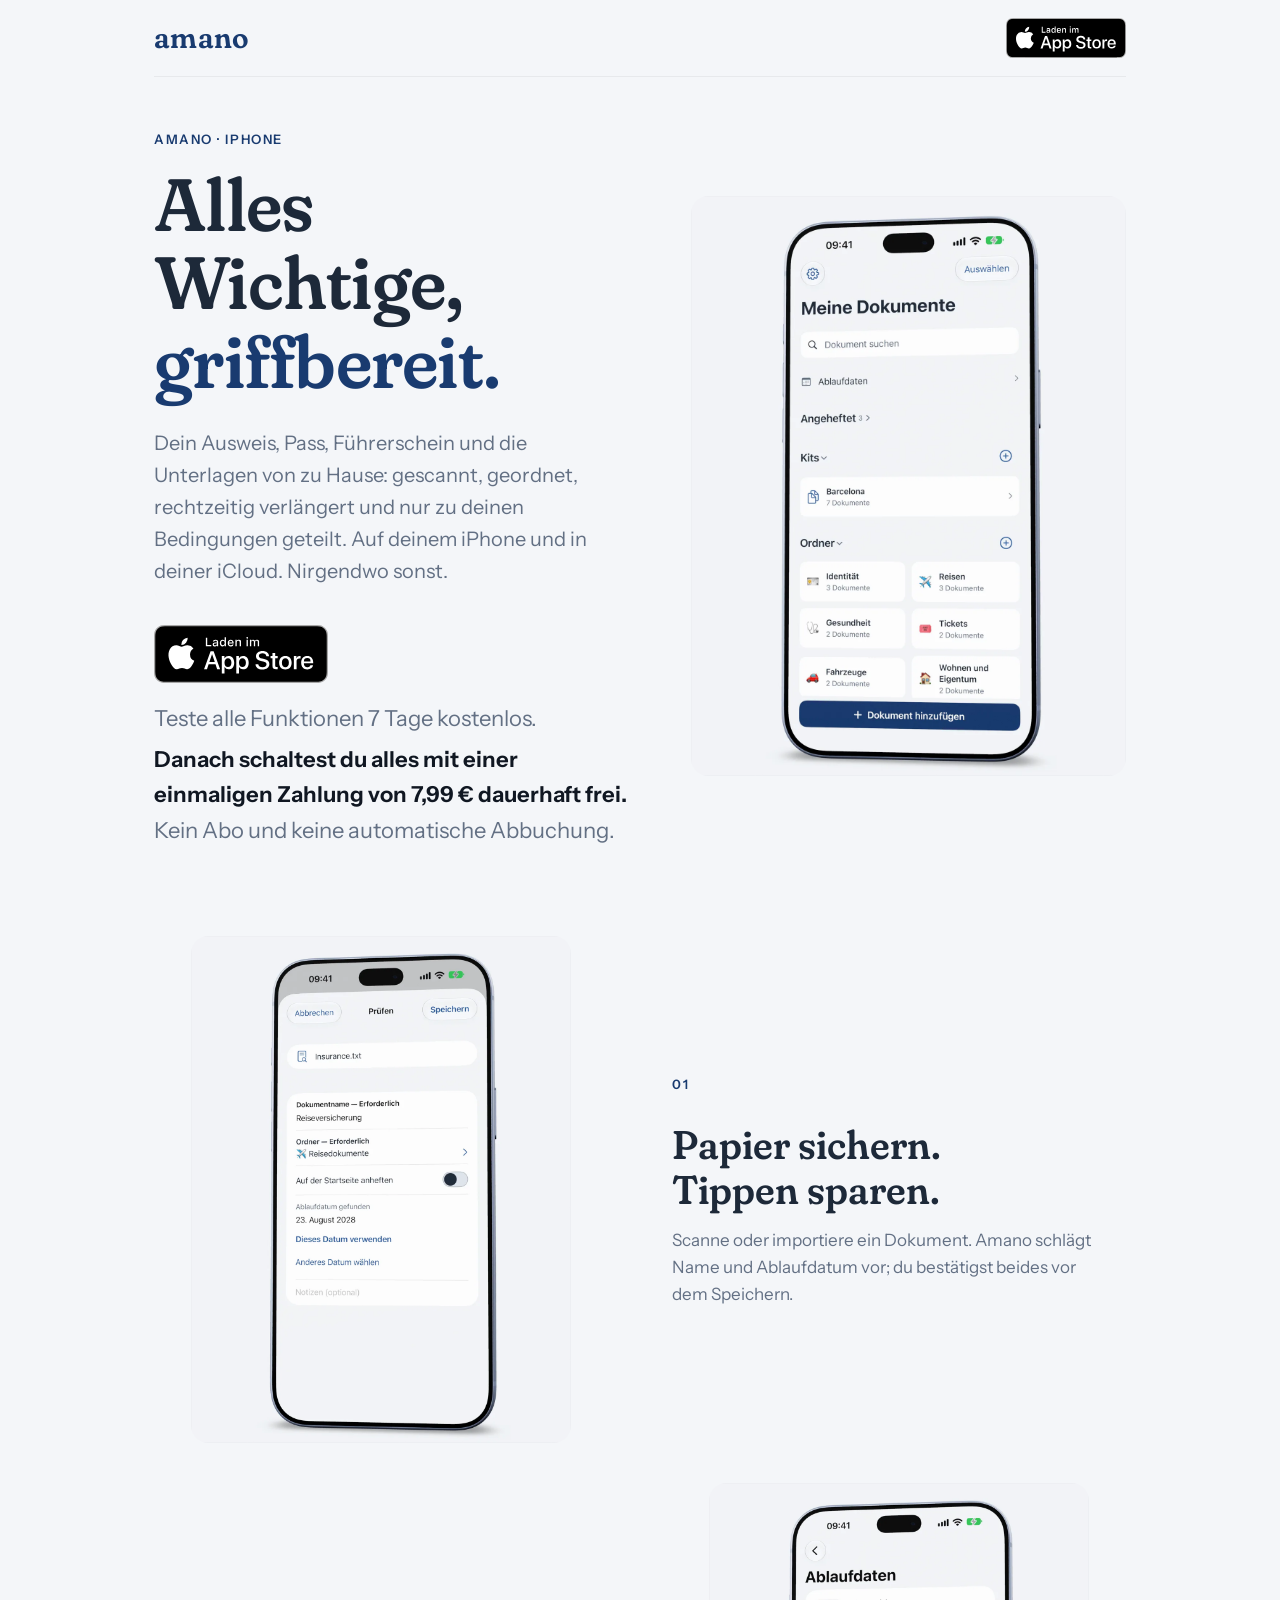
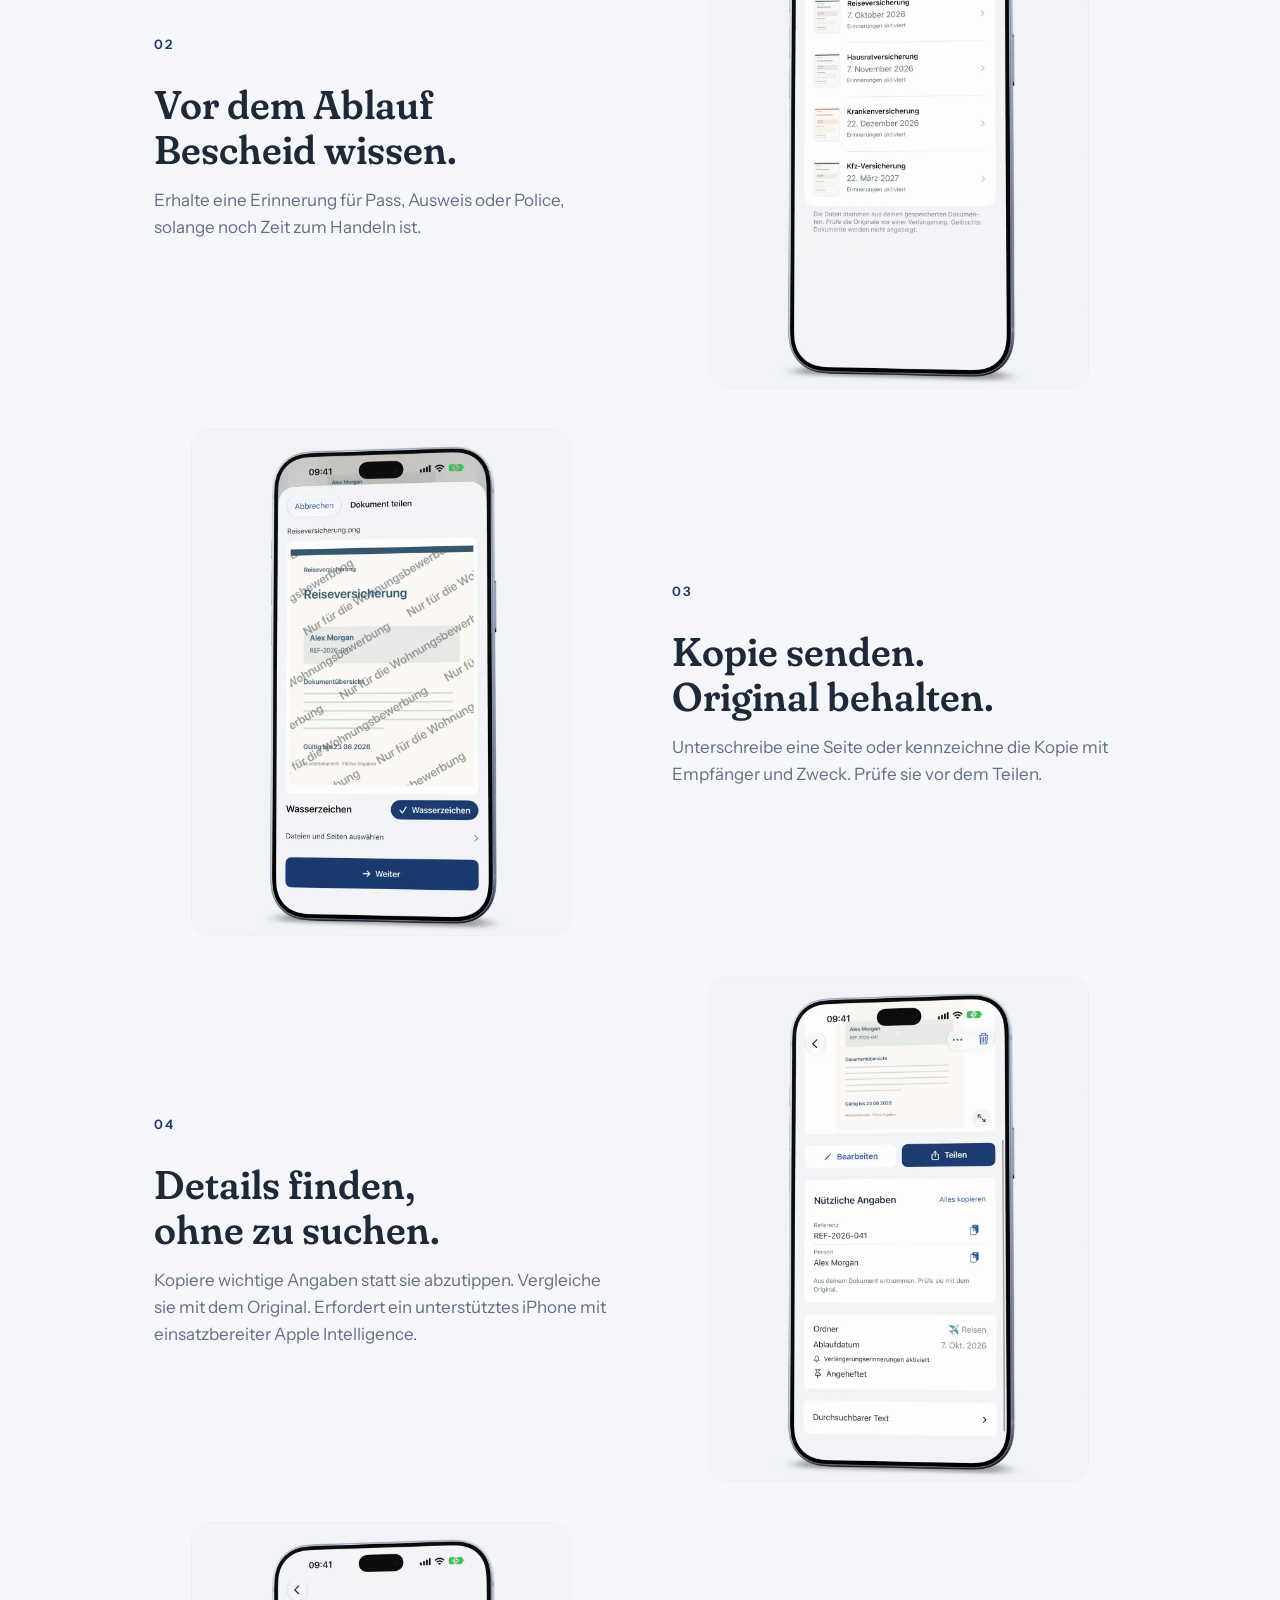
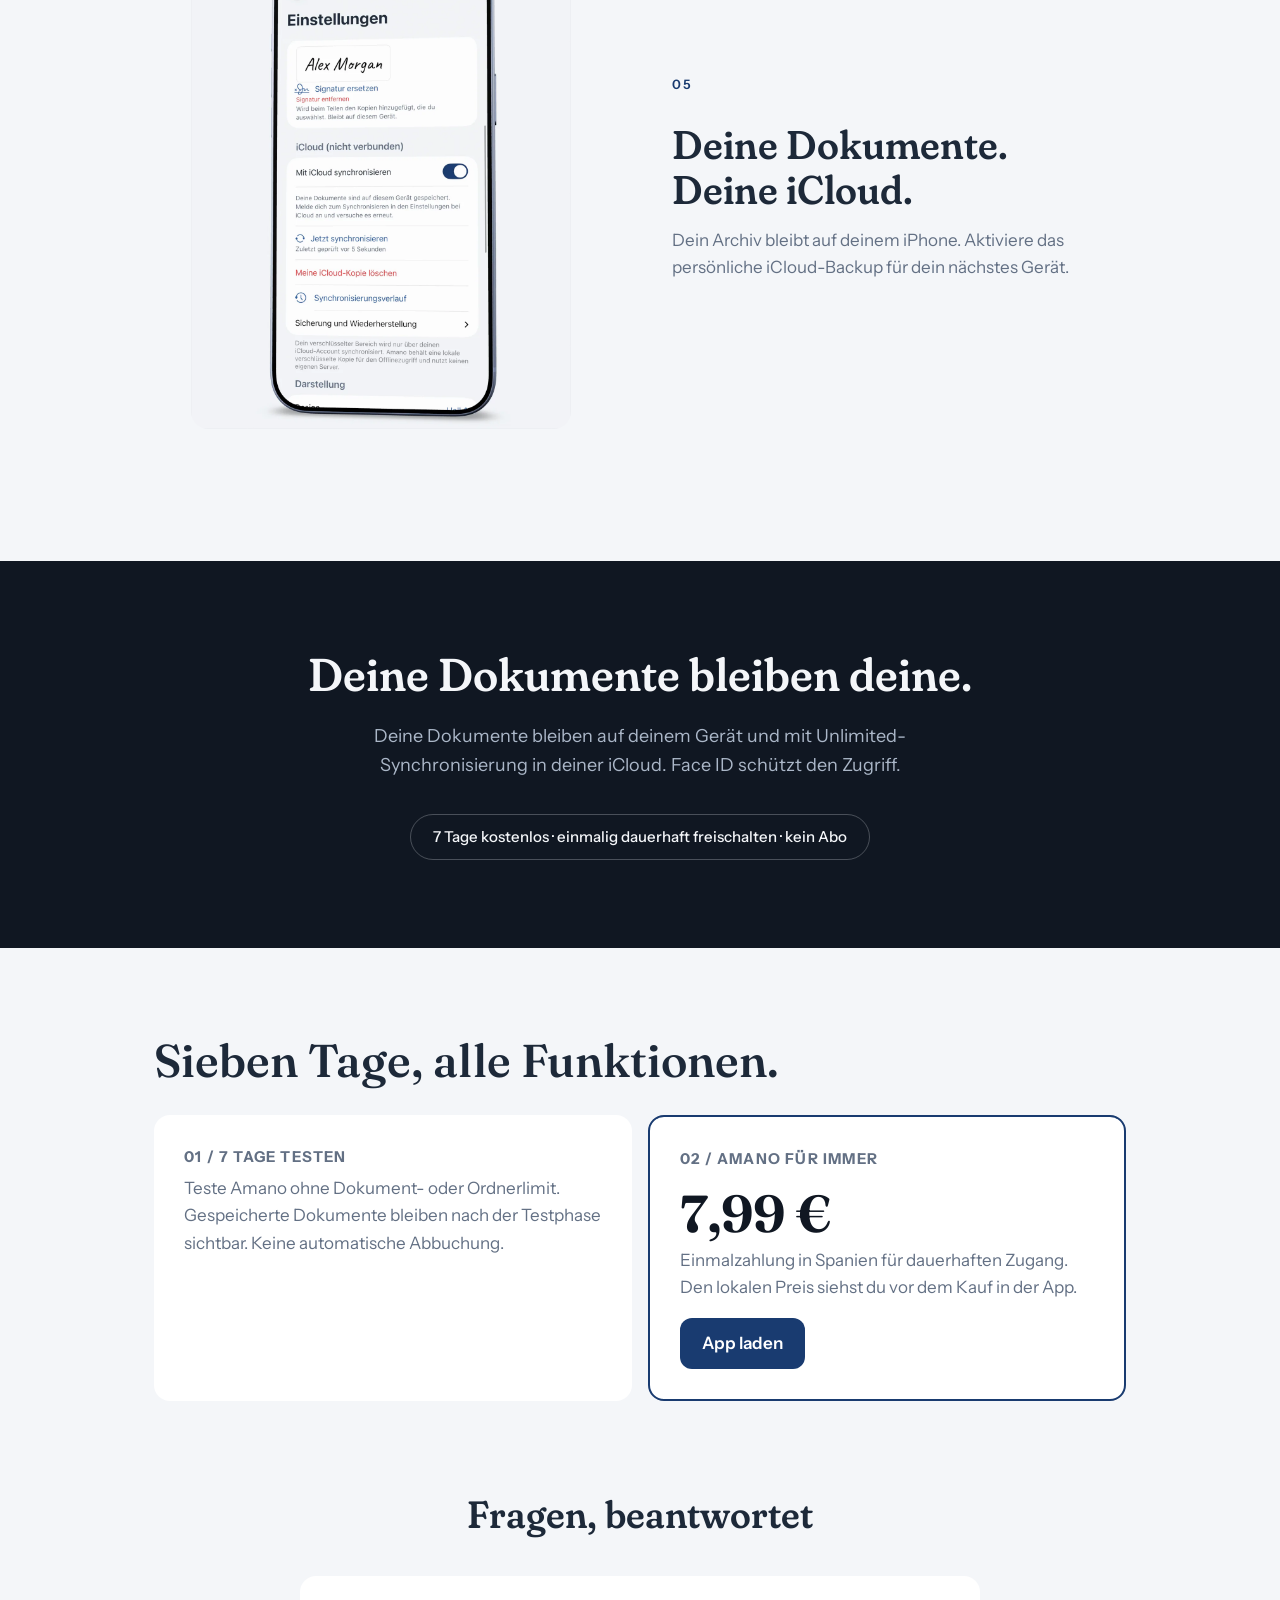
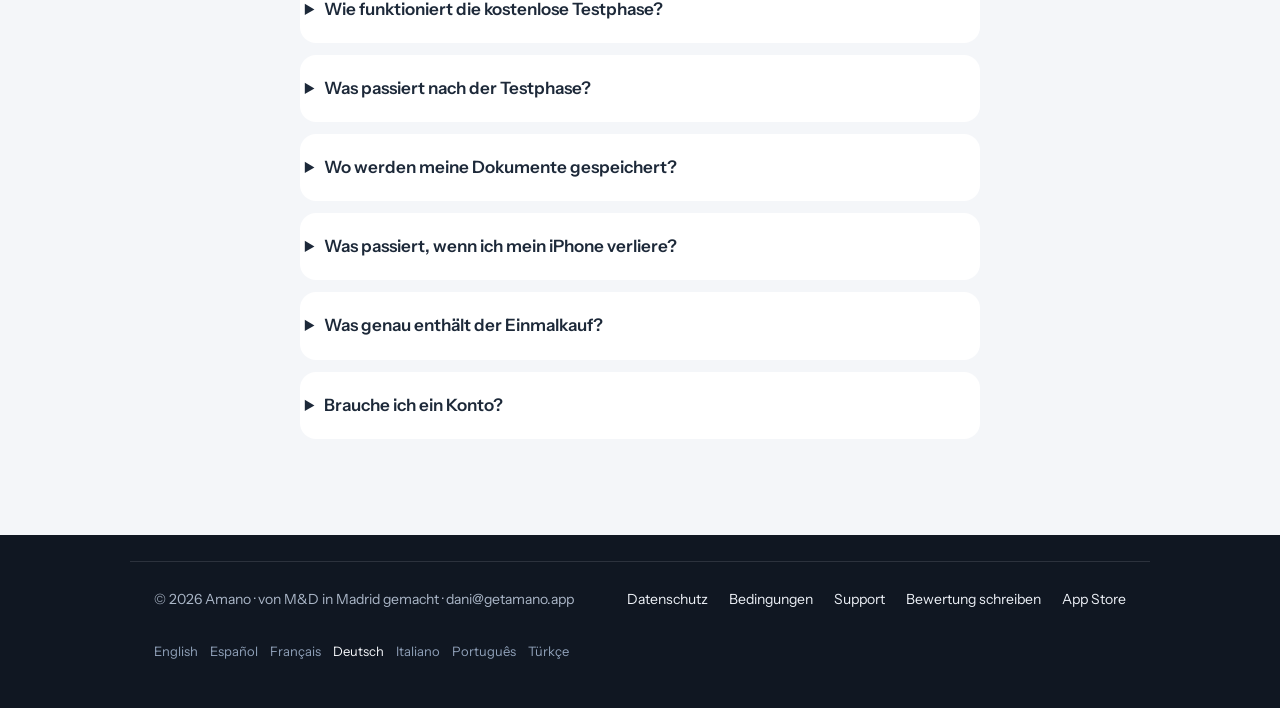
==== commit f3c39944: "feat(site): show trial outcomes in glacier iPhones" ====
--- a/de/index.html
+++ b/de/index.html
@@ -26,7 +26,7 @@
 <link rel="apple-touch-icon" href="../assets/apple-touch-icon.png">
 <link rel="preconnect" href="https://fonts.googleapis.com">
 <link rel="stylesheet" href="https://fonts.googleapis.com/css2?family=Fraunces:opsz,wght,SOFT@9..144,400..650,100&family=Instrument+Sans:wght@400;500;600&display=swap">
-<script type="application/ld+json">{"@context": "https://schema.org", "@type": "FAQPage", "mainEntity": [{"@type": "Question", "name": "Wie funktioniert die kostenlose Testphase?", "acceptedAnswer": {"@type": "Answer", "text": "Neue Nutzer können sieben Tage lang alle Funktionen ohne Dokument- oder Ordnerlimit testen. Danach schaltet eine einmalige Zahlung den vollständigen Zugang dauerhaft frei. Kein Abo und keine automatische Abbuchung."}}, {"@type": "Question", "name": "Was passiert nach der Testphase?", "acceptedAnswer": {"@type": "Answer", "text": "Du kannst deine gespeicherten Dokumente weiterhin ansehen und als einfache Kopien exportieren. Bereits extrahierte Details bleiben kopierbar. Für neue Dokumente und alle Funktionen brauchst du die dauerhafte Freischaltung mit einer einmaligen Zahlung."}}, {"@type": "Question", "name": "Wo werden meine Dokumente gespeichert?", "acceptedAnswer": {"@type": "Answer", "text": "Auf deinem iPhone, verschlüsselt — und wenn du die Synchronisierung einschaltest, in deiner eigenen iCloud."}}, {"@type": "Question", "name": "Was passiert, wenn ich mein iPhone verliere?", "acceptedAnswer": {"@type": "Answer", "text": "Mit iCloud-Synchronisierung (Teil von Unlimited) wartet dein Bereich auf deinem nächsten iPhone. Ohne sie leben die Dokumente nur auf dem Gerät — das ist der Preis rein lokaler Speicherung."}}, {"@type": "Question", "name": "Was genau enthält der Einmalkauf?", "acceptedAnswer": {"@type": "Answer", "text": "Alles, für immer: unbegrenzte Dokumente, Wasserzeichen oder Unterschrift auf jeder geteilten Kopie, Voraberinnerungen vor dem Ablauf, iCloud-Synchronisierung und Sicherung, gemeinsame Familienordner, Kits zum gemeinsamen Teilen mehrerer Dokumente und Widgets für den Home-Bildschirm. Nie ein Abo."}}, {"@type": "Question", "name": "Brauche ich ein Konto?", "acceptedAnswer": {"@type": "Answer", "text": "Nein. Amano funktioniert ab dem ersten Öffnen. Es gibt nichts zu registrieren."}}]}</script>
+<script type="application/ld+json">{"@context": "https://schema.org", "@type": "FAQPage", "mainEntity": [{"@type": "Question", "name": "Wie funktioniert die kostenlose Testphase?", "acceptedAnswer": {"@type": "Answer", "text": "Neue Nutzer können sieben Tage lang alle Funktionen ohne Dokument- oder Ordnerlimit testen. Danach schaltet eine einmalige Zahlung den vollständigen Zugang dauerhaft frei. Kein Abo und keine automatische Abbuchung."}}, {"@type": "Question", "name": "Was passiert nach der Testphase?", "acceptedAnswer": {"@type": "Answer", "text": "Du kannst deine gespeicherten Dokumente weiterhin ansehen und als einfache Kopien exportieren. Bereits extrahierte Details bleiben kopierbar. Für neue Dokumente und alle Funktionen brauchst du die dauerhafte Freischaltung mit einer einmaligen Zahlung."}}, {"@type": "Question", "name": "Wo werden meine Dokumente gespeichert?", "acceptedAnswer": {"@type": "Answer", "text": "Auf deinem iPhone, verschlüsselt — und wenn du die Synchronisierung einschaltest, in deiner eigenen iCloud."}}, {"@type": "Question", "name": "Was passiert, wenn ich mein iPhone verliere?", "acceptedAnswer": {"@type": "Answer", "text": "Mit iCloud-Synchronisierung (Teil von Unlimited) wartet dein Bereich auf deinem nächsten iPhone. Ohne sie leben die Dokumente nur auf dem Gerät — das ist der Preis rein lokaler Speicherung."}}, {"@type": "Question", "name": "Was genau enthält der Einmalkauf?", "acceptedAnswer": {"@type": "Answer", "text": "Dauerhafter Vollzugriff: unbegrenzte Dokumente und private Ordner, Kopien mit Unterschrift oder Wasserzeichen, Ablauferinnerungen, persönliches iCloud-Backup, Kits und Widgets. Intelligente Texterkennung erfordert ein unterstütztes iPhone. Kein Abo."}}, {"@type": "Question", "name": "Brauche ich ein Konto?", "acceptedAnswer": {"@type": "Answer", "text": "Nein. Amano funktioniert ab dem ersten Öffnen. Es gibt nichts zu registrieren."}}]}</script>
 <style>
   :root {
     --paper: #F4F6F9; --card: #FFFFFF; --navy: #193B70; --deep: #101722;
@@ -53,6 +53,7 @@
   .top a.store-mini:hover { background: var(--card); }
   .hero { padding: 48px 0 24px; text-align: center; }
   .hero-visual { max-width: 320px; margin: 24px auto 0; }
+  .hero-visual, .chapter .art { background: #F4F6F9; }
   .hero-visual img { width: 100%; height: auto; display: block; }
   @media (min-width: 900px) {
     .hero { display: grid; grid-template-columns: 1.05fr 0.95fr; gap: 56px;
@@ -163,6 +164,15 @@
   .pricing .pricenote { color: var(--muted); font-size: 14px; margin-top: 14px; }
 
   .chapter .art video { display: block; width: 100%; height: auto; border-radius: 22px; }
+  .hero-visual img, .chapter .art img { border-radius: 18px; }
+  .eyebrow { display: inline-block; color: var(--navy); font-size: 13px; font-weight: 600;
+    letter-spacing: .12em; text-transform: uppercase; margin-bottom: 16px; }
+  .pricing { padding: 76px 0 14px; }
+  .pricing h2 { font-family: var(--display); font-size: clamp(30px, 4.5vw, 46px); }
+  .pricing .col { padding: 30px; }
+  .pricing .col p { color: var(--muted); max-width: 30em; }
+  .pricing .num { margin: 16px 0 8px; }
+  @media (max-width: 640px) { .hero { padding-top: 36px; } .chapter { gap: 8px; margin-bottom: 70px; } }
 </style>
 </head>
 <body>
@@ -173,6 +183,7 @@
   </header>
   <section class="hero">
     <div>
+      <span class="eyebrow">Amano · iPhone</span>
       <h1>Alles Wichtige, <em>griffbereit.</em></h1>
       <p class="lede">Dein Ausweis, Pass, Führerschein und die Unterlagen von zu Hause: gescannt, geordnet, rechtzeitig verlängert und nur zu deinen Bedingungen geteilt. Auf deinem iPhone und in deiner iCloud. Nirgendwo sonst.</p>
       <div class="cta-row">
@@ -181,52 +192,32 @@
       </div>
     </div>
     <div class="hero-visual">
-      <img src="../assets/features/de/home.webp" alt="Der Amano-Bereich auf einem iPhone" width="560" height="918" fetchpriority="high">
+      <img src="../assets/phones/de/folders.webp" alt="Der Amano-Bereich auf einem iPhone" width="900" height="1200" fetchpriority="high">
     </div>
   </section>
-  
   <section class="chapters">
-    
-    
-    <div class="chapter">
-      <div class="art"><img src="../assets/features/de/renew.webp" alt="Verlängerungs-Ansicht warnt vor einem ablaufenden Reisepass" loading="lazy" width="560" height="918"></div>
-      <div>
-        <span class="chip unl">In deiner 7-Tage-Testphase enthalten</span>
-        <h2>Rechtzeitig verlängert</h2>
-        <p>Amano liest das Ablaufdatum beim Speichern und erinnert dich, bevor Reisepässe, Ausweise und Policen ablaufen.</p>
-      </div>
-    </div>
-    <div class="chapter">
-      <div class="art"><img src="../assets/features/de/family.webp" alt="Ein geteilter Familienordner mit Reisedokumenten" loading="lazy" width="560" height="918"></div>
-      <div>
-        <span class="chip unl">In deiner 7-Tage-Testphase enthalten</span>
-        <h2>Sicher teilen, direkt vom Handy</h2>
-        <p>Prüfe jede Seite und jede Datei, bevor sie dein iPhone verlässt. Familienordner halten gemeinsame Unterlagen an einem Ort.</p>
-      </div>
-    </div>
-  </section>
-  <section class="also">
-    <h2>Außerdem in Amano</h2>
-    <div class="grid">
-      <article class="feature"><div class="glyph"><svg width="22" height="22" viewBox="0 0 24 24" fill="none" stroke="currentColor" stroke-width="1.8" aria-hidden="true"><rect x="5" y="10" width="14" height="10" rx="2"/><path d="M8 10V7a4 4 0 0 1 8 0v3"/></svg></div><h3>Privat von Grund auf</h3><p>Deine Dokumente bleiben auf deinem Gerät und mit Unlimited-Synchronisierung in deiner iCloud. Face&nbsp;ID schützt den Zugriff.</p></article>
-      <article class="feature"><div class="glyph"><svg width="22" height="22" viewBox="0 0 24 24" fill="none" stroke="currentColor" stroke-width="1.8" aria-hidden="true"><rect x="4" y="3" width="9" height="12" rx="2"/><rect x="11" y="9" width="9" height="12" rx="2"/></svg></div><h3>Viele Dateien, ein PDF</h3><p>Fotos und PDFs werden ein geordnetes Dokument – Verträge, Belege, Schulunterlagen – bereit zum Teilen.</p></article>
-      <article class="feature"><div class="glyph"><svg width="22" height="22" viewBox="0 0 24 24" fill="none" stroke="currentColor" stroke-width="1.8" aria-hidden="true"><rect x="4" y="5" width="16" height="16" rx="2"/><path d="M4 9h16M8 3v4M16 3v4M12 13v4M10 15h4"/></svg></div><h3>Alle Funktionen testen</h3><p>Teste 7 Tage lang Scannen, Importieren, Ordnen und Teilen ohne Limits. Danach schaltest du den vollständigen Zugang mit einer einmaligen Zahlung dauerhaft frei. Kein Abo und keine automatische Abbuchung.</p></article>
-    </div>
-  </section>
-  <section class="demo"><figure><video src="../assets/demo.mp4" poster="../assets/poster.jpg" muted loop playsinline autoplay preload="metadata" aria-label="Amano macht aus drei Fotos ein PDF mit Wasserzeichen und teilt es"></video><figcaption>Fünfunddreißig Sekunden: Drei Fotos werden ein PDF, mit Wasserzeichen, geteilt.</figcaption></figure></section>
+    <div class="chapter"><div class="art"><img src="../assets/phones/de/scan-review.webp" alt="Papier sichern. Tippen sparen." loading="lazy" width="900" height="1200"></div><div><span class="eyebrow">01</span><h2>Papier sichern. Tippen sparen.</h2><p>Scanne oder importiere ein Dokument. Amano schlägt Name und Ablaufdatum vor; du bestätigst beides vor dem Speichern.</p></div></div><div class="chapter"><div class="art"><img src="../assets/phones/de/renewals.webp" alt="Vor dem Ablauf Bescheid wissen." loading="lazy" width="900" height="1200"></div><div><span class="eyebrow">02</span><h2>Vor dem Ablauf Bescheid wissen.</h2><p>Erhalte eine Erinnerung für Pass, Ausweis oder Police, solange noch Zeit zum Handeln ist.</p></div></div><div class="chapter"><div class="art"><img src="../assets/phones/de/signature.webp" alt="Kopie senden. Original behalten." loading="lazy" width="900" height="1200"></div><div><span class="eyebrow">03</span><h2>Kopie senden. Original behalten.</h2><p>Unterschreibe eine Seite oder kennzeichne die Kopie mit Empfänger und Zweck. Prüfe sie vor dem Teilen.</p></div></div><div class="chapter"><div class="art"><img src="../assets/phones/de/extraction.webp" alt="Details finden, ohne zu suchen." loading="lazy" width="900" height="1200"></div><div><span class="eyebrow">04</span><h2>Details finden, ohne zu suchen.</h2><p>Kopiere wichtige Angaben statt sie abzutippen. Vergleiche sie mit dem Original. Erfordert ein unterstütztes iPhone mit einsatzbereiter Apple Intelligence.</p></div></div><div class="chapter"><div class="art"><img src="../assets/phones/de/settings-icloud.webp" alt="Deine Dokumente. Deine iCloud." loading="lazy" width="900" height="1200"></div><div><span class="eyebrow">05</span><h2>Deine Dokumente. Deine iCloud.</h2><p>Dein Archiv bleibt auf deinem iPhone. Aktiviere das persönliche iCloud-Backup für dein nächstes Gerät.</p></div></div>
+  </section>
 </div>
 <section class="promise">
   <div class="inner">
     <h2>Deine Dokumente bleiben deine.</h2>
-    <p>RevenueCat verarbeitet Kaufdaten, um den Zugang freizuschalten, Käufe wiederherzustellen und Verkäufe auszuwerten. Apple Ads Attribution misst die Anzeigenleistung. Deine Dokumentinhalte bleiben auf deinem Gerät oder in iCloud.</p>
+    <p>Deine Dokumente bleiben auf deinem Gerät und mit Unlimited-Synchronisierung in deiner iCloud. Face&nbsp;ID schützt den Zugriff.</p>
     <span class="price">7 Tage kostenlos &middot; einmalig dauerhaft freischalten &middot; kein Abo</span>
   </div>
 </section>
 <div class="wrap">
-  
+  <section class="pricing" id="pricing">
+    <h2>Sieben Tage, alle Funktionen.</h2>
+    <div class="cols">
+      <div class="col"><h3>01 / 7 Tage testen</h3><p>Teste Amano ohne Dokument- oder Ordnerlimit. Gespeicherte Dokumente bleiben nach der Testphase sichtbar. Keine automatische Abbuchung.</p></div>
+      <div class="col main"><h3>02 / Amano für immer</h3><div class="num">7,99 €</div><p>Einmalzahlung in Spanien für dauerhaften Zugang. Den lokalen Preis siehst du vor dem Kauf in der App.</p>
+        <a class="buy" href="https://apps.apple.com/de/app/id6809212902?pt=128749840&amp;ct=web-de&amp;mt=8">App laden</a></div>
+    </div>
+  </section>
   <section class="faq">
     <h2>Fragen, beantwortet</h2>
-    <div class="qa"><details><summary>Wie funktioniert die kostenlose Testphase?</summary><p>Neue Nutzer können sieben Tage lang alle Funktionen ohne Dokument- oder Ordnerlimit testen. Danach schaltet eine einmalige Zahlung den vollständigen Zugang dauerhaft frei. Kein Abo und keine automatische Abbuchung.</p></details><details><summary>Was passiert nach der Testphase?</summary><p>Du kannst deine gespeicherten Dokumente weiterhin ansehen und als einfache Kopien exportieren. Bereits extrahierte Details bleiben kopierbar. Für neue Dokumente und alle Funktionen brauchst du die dauerhafte Freischaltung mit einer einmaligen Zahlung.</p></details><details><summary>Wo werden meine Dokumente gespeichert?</summary><p>Auf deinem iPhone, verschlüsselt — und wenn du die Synchronisierung einschaltest, in deiner eigenen iCloud.</p></details><details><summary>Was passiert, wenn ich mein iPhone verliere?</summary><p>Mit iCloud-Synchronisierung (Teil von Unlimited) wartet dein Bereich auf deinem nächsten iPhone. Ohne sie leben die Dokumente nur auf dem Gerät — das ist der Preis rein lokaler Speicherung.</p></details><details><summary>Was genau enthält der Einmalkauf?</summary><p>Alles, für immer: unbegrenzte Dokumente, Wasserzeichen oder Unterschrift auf jeder geteilten Kopie, Voraberinnerungen vor dem Ablauf, iCloud-Synchronisierung und Sicherung, gemeinsame Familienordner, Kits zum gemeinsamen Teilen mehrerer Dokumente und Widgets für den Home-Bildschirm. Nie ein Abo.</p></details><details><summary>Brauche ich ein Konto?</summary><p>Nein. Amano funktioniert ab dem ersten Öffnen. Es gibt nichts zu registrieren.</p></details></div>
+    <div class="qa"><details><summary>Wie funktioniert die kostenlose Testphase?</summary><p>Neue Nutzer können sieben Tage lang alle Funktionen ohne Dokument- oder Ordnerlimit testen. Danach schaltet eine einmalige Zahlung den vollständigen Zugang dauerhaft frei. Kein Abo und keine automatische Abbuchung.</p></details><details><summary>Was passiert nach der Testphase?</summary><p>Du kannst deine gespeicherten Dokumente weiterhin ansehen und als einfache Kopien exportieren. Bereits extrahierte Details bleiben kopierbar. Für neue Dokumente und alle Funktionen brauchst du die dauerhafte Freischaltung mit einer einmaligen Zahlung.</p></details><details><summary>Wo werden meine Dokumente gespeichert?</summary><p>Auf deinem iPhone, verschlüsselt — und wenn du die Synchronisierung einschaltest, in deiner eigenen iCloud.</p></details><details><summary>Was passiert, wenn ich mein iPhone verliere?</summary><p>Mit iCloud-Synchronisierung (Teil von Unlimited) wartet dein Bereich auf deinem nächsten iPhone. Ohne sie leben die Dokumente nur auf dem Gerät — das ist der Preis rein lokaler Speicherung.</p></details><details><summary>Was genau enthält der Einmalkauf?</summary><p>Dauerhafter Vollzugriff: unbegrenzte Dokumente und private Ordner, Kopien mit Unterschrift oder Wasserzeichen, Ablauferinnerungen, persönliches iCloud-Backup, Kits und Widgets. Intelligente Texterkennung erfordert ein unterstütztes iPhone. Kein Abo.</p></details><details><summary>Brauche ich ein Konto?</summary><p>Nein. Amano funktioniert ab dem ersten Öffnen. Es gibt nichts zu registrieren.</p></details></div>
   </section>
 </div>
 <footer>
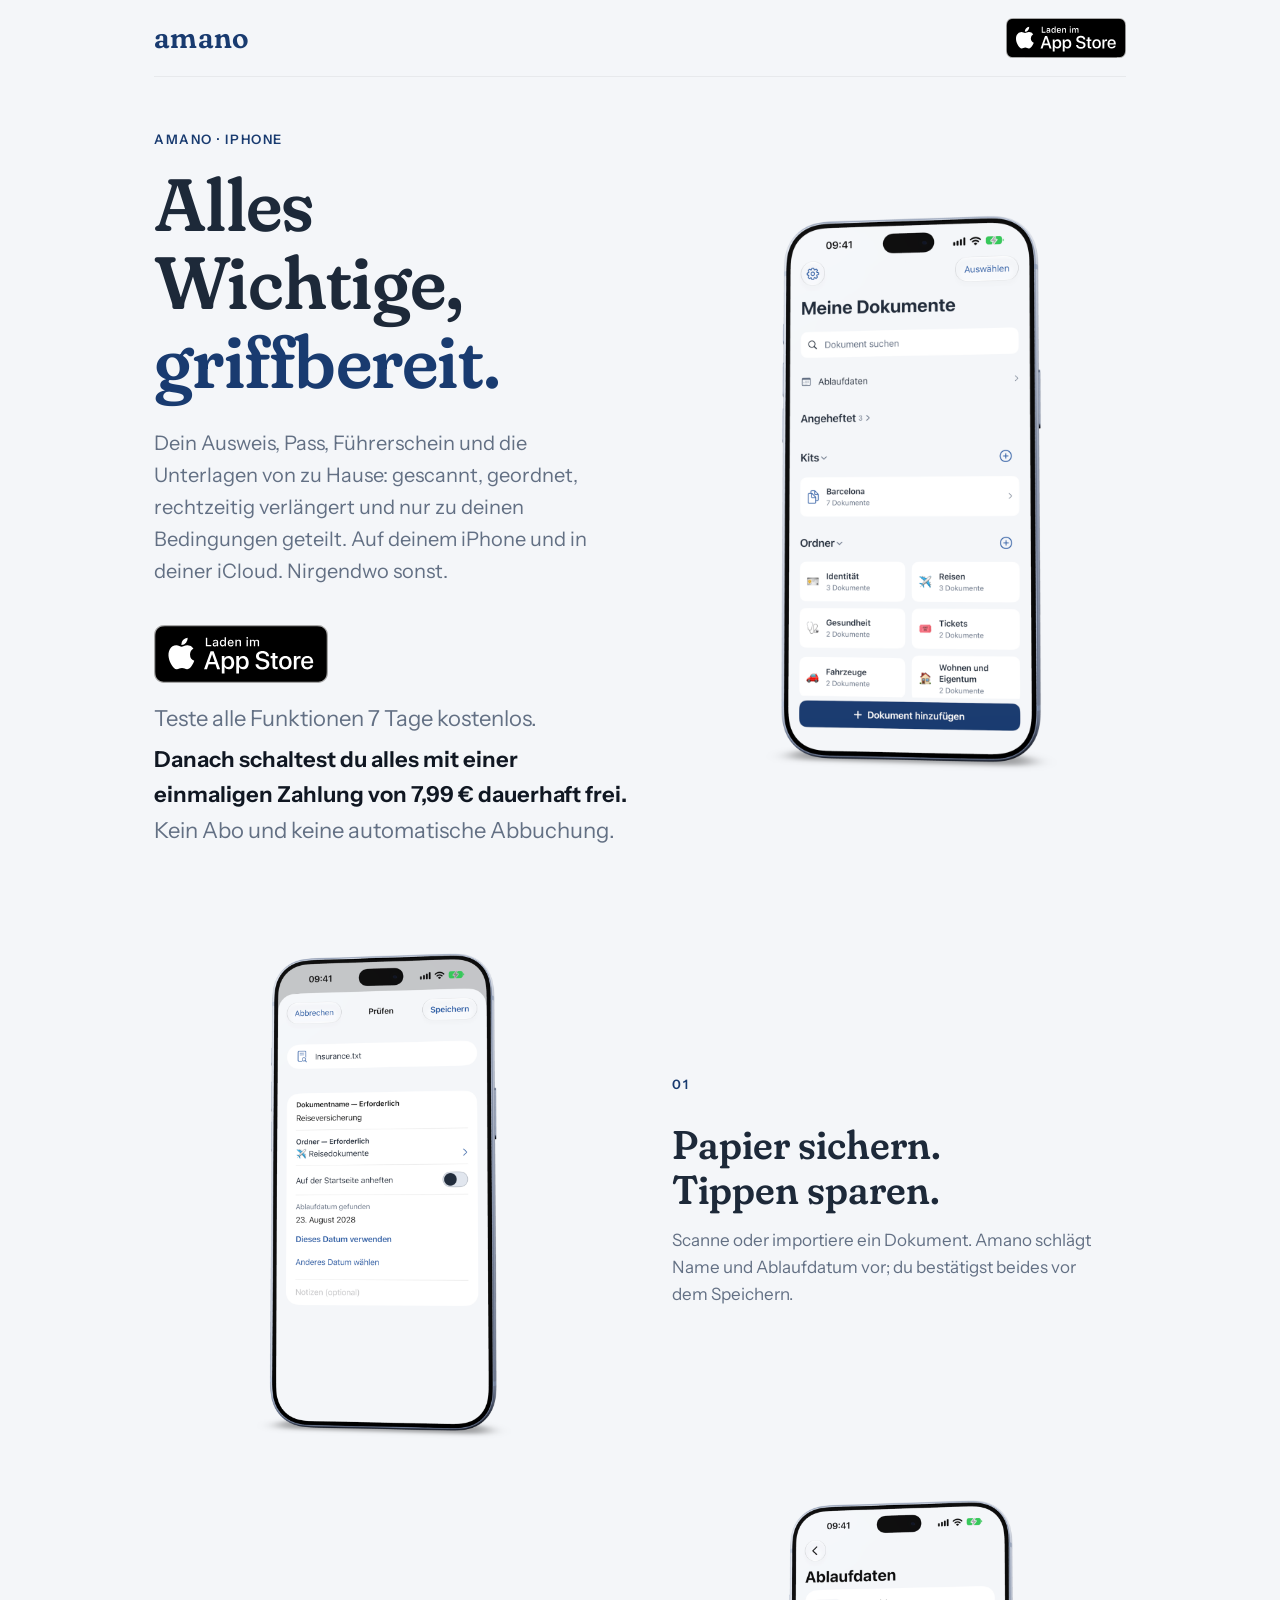
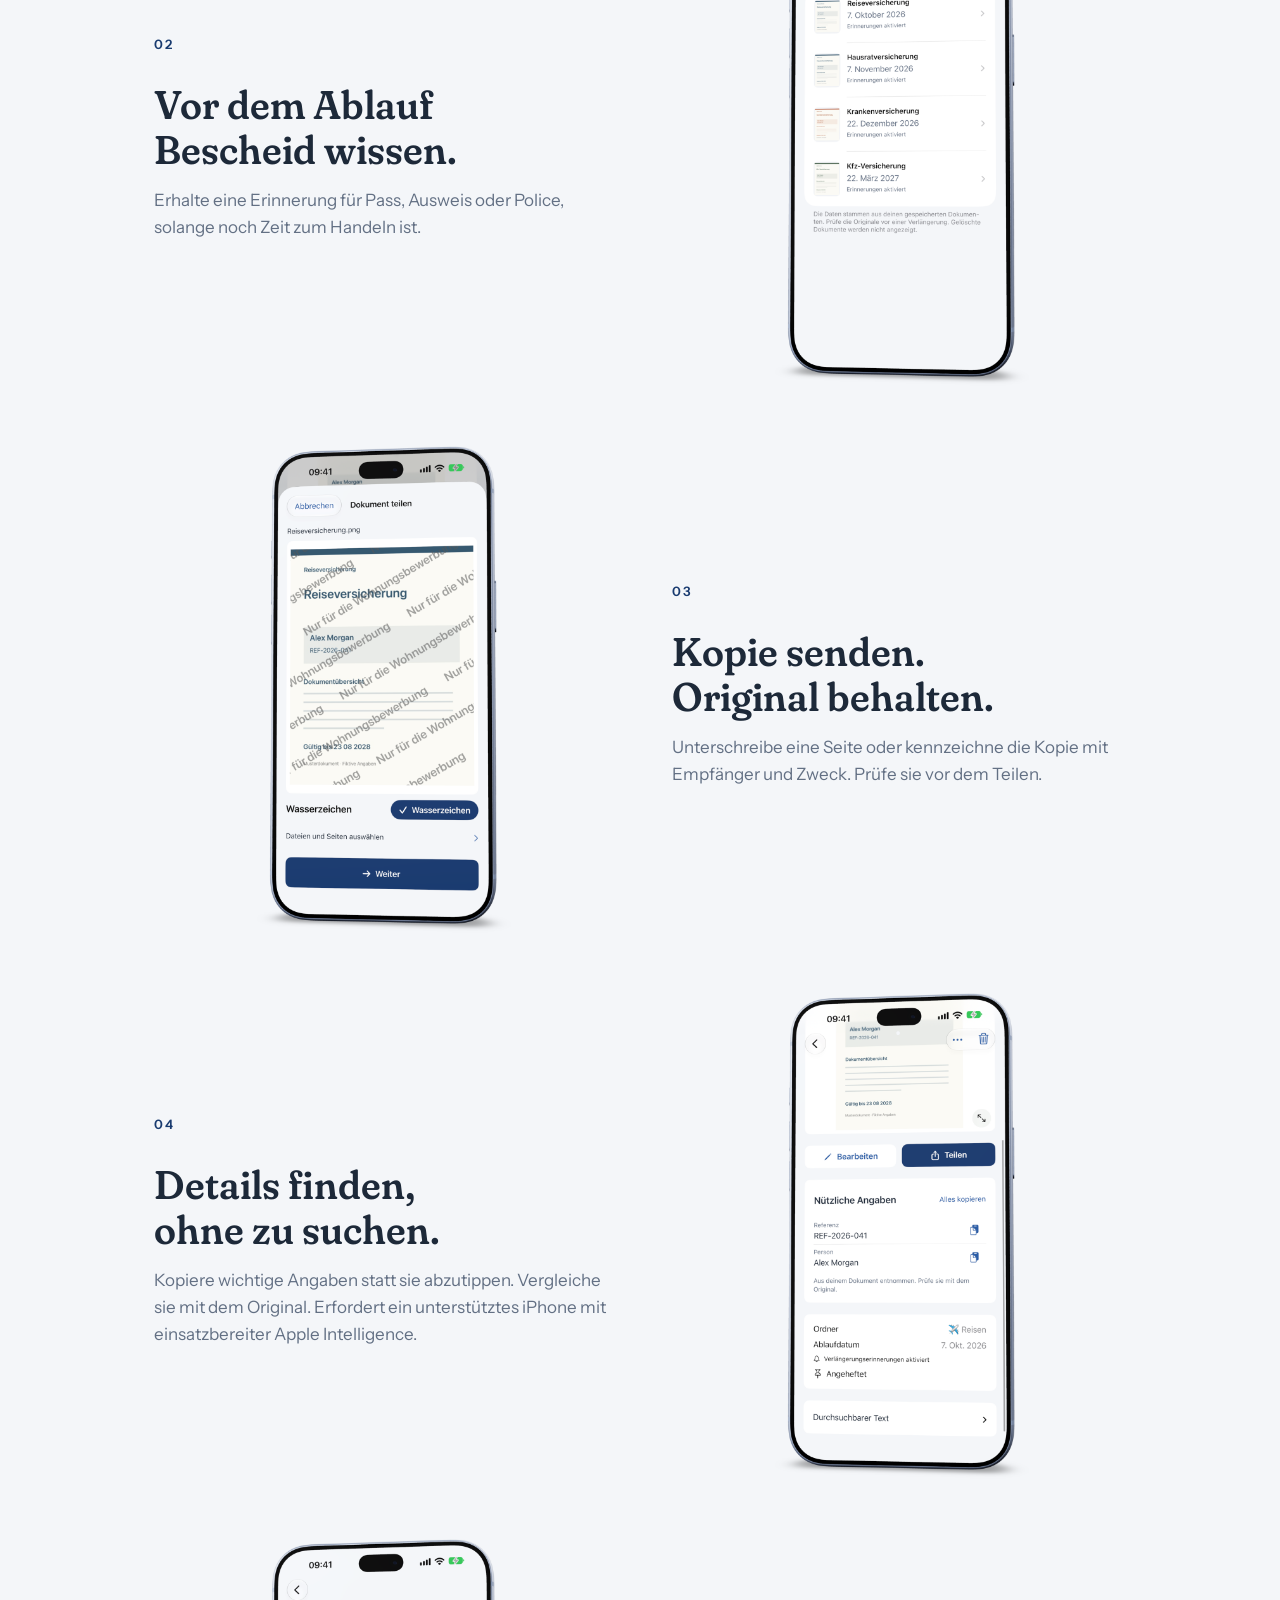
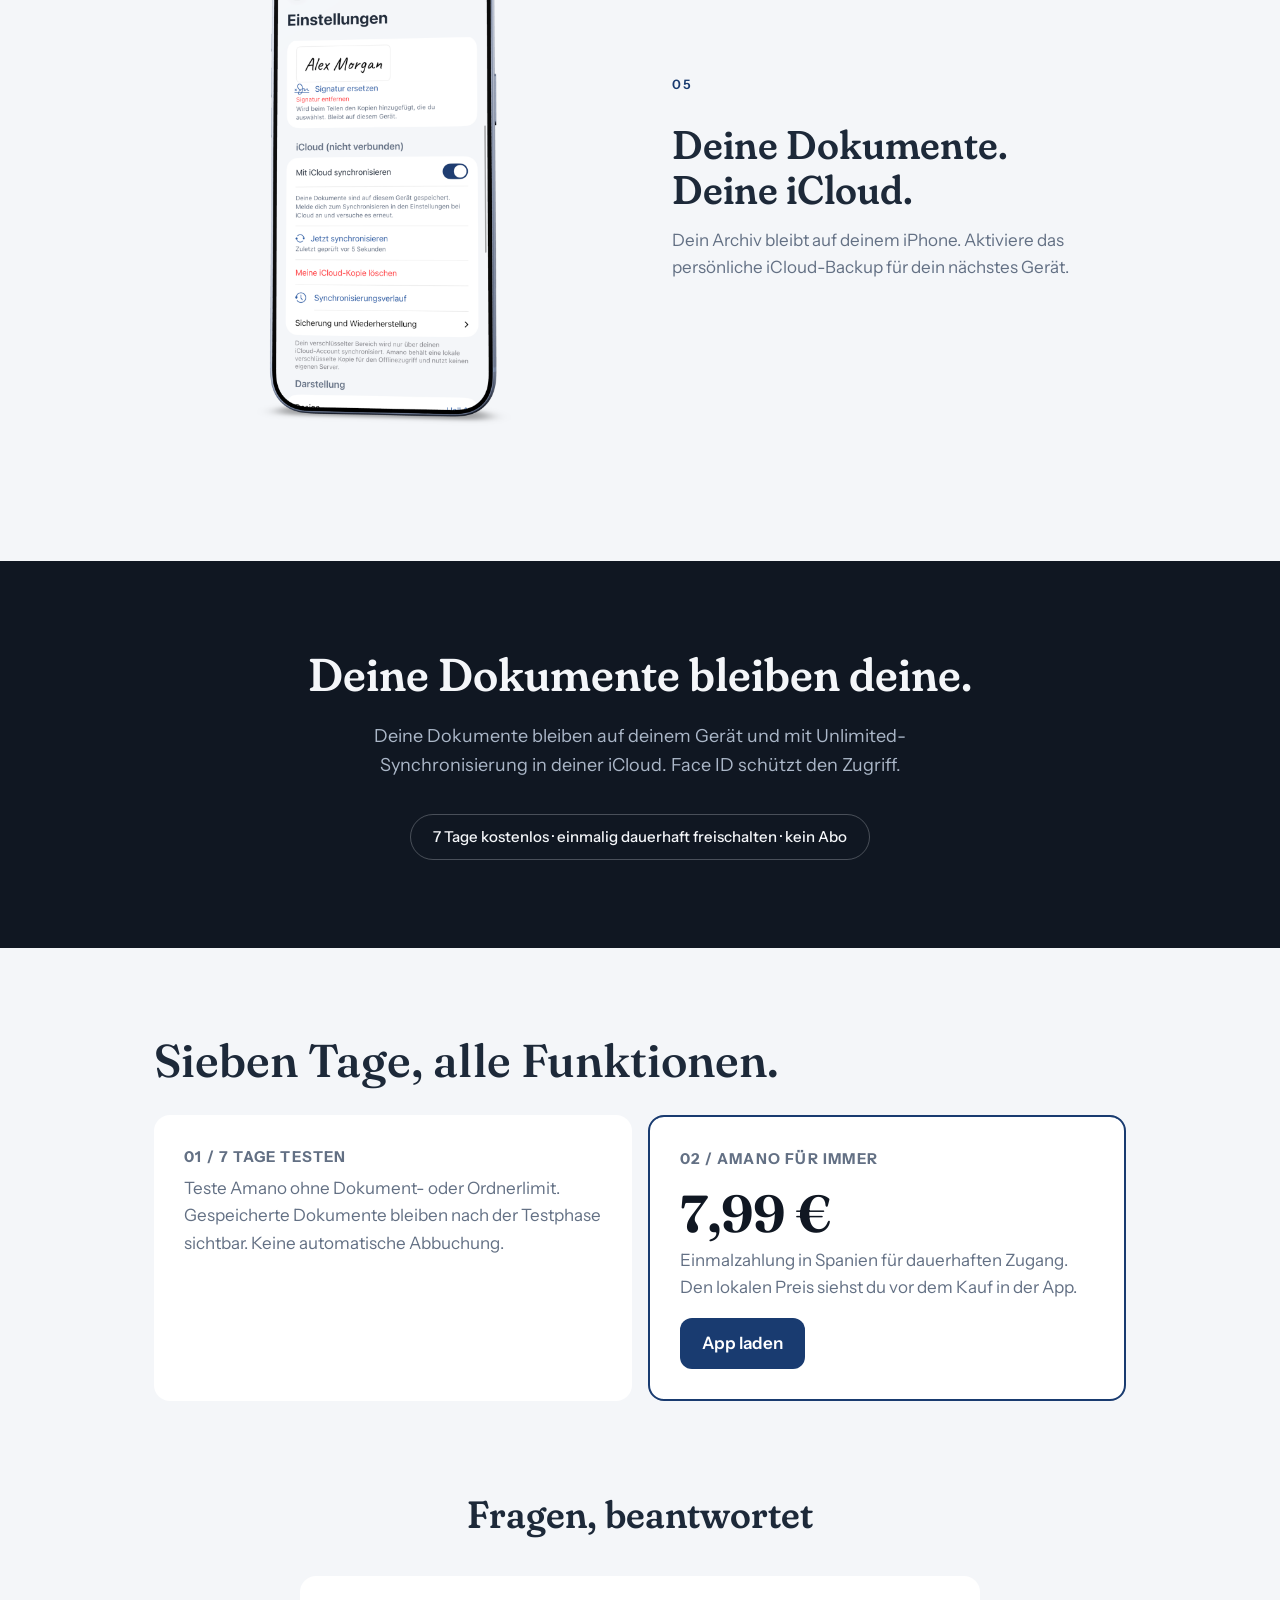
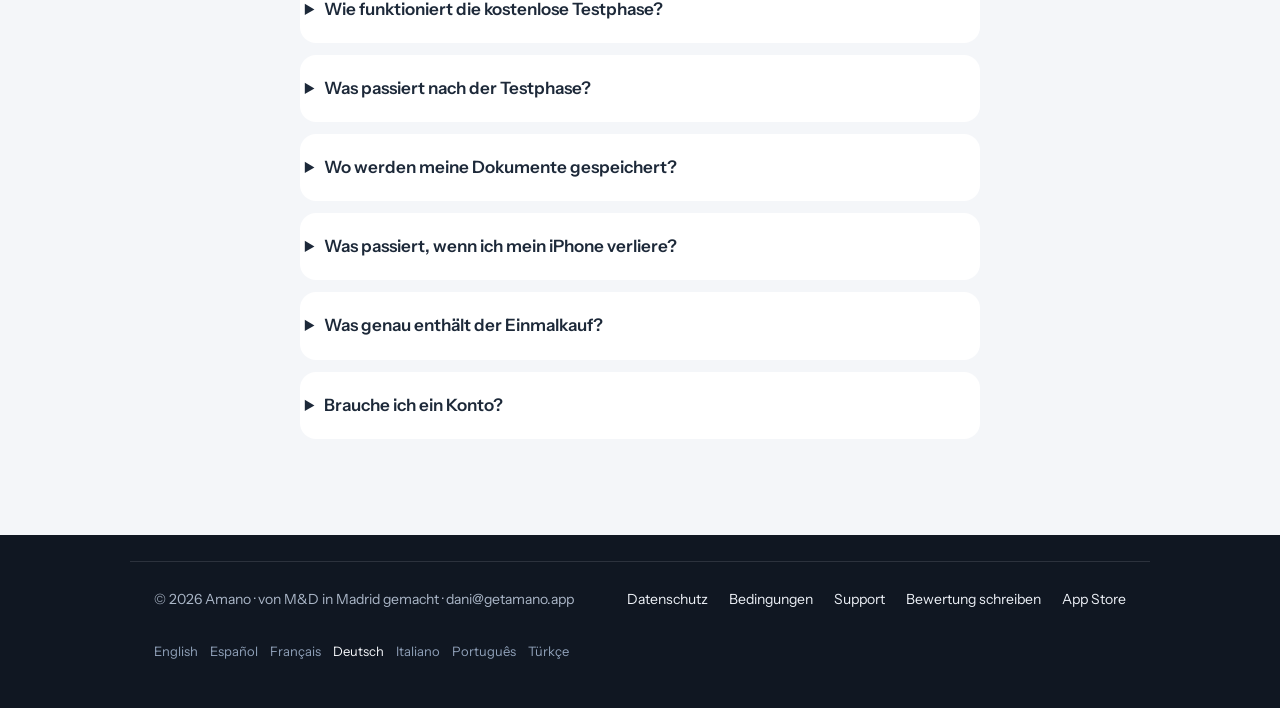
==== commit 2a77a2e7: "fix(site): refresh cached phone images" ====
--- a/de/index.html
+++ b/de/index.html
@@ -192,11 +192,11 @@
       </div>
     </div>
     <div class="hero-visual">
-      <img src="../assets/phones/de/folders.webp" alt="Der Amano-Bereich auf einem iPhone" width="900" height="1200" fetchpriority="high">
+      <img src="../assets/phones/de/folders.webp?v=a3cd617" alt="Der Amano-Bereich auf einem iPhone" width="900" height="1200" fetchpriority="high">
     </div>
   </section>
   <section class="chapters">
-    <div class="chapter"><div class="art"><img src="../assets/phones/de/scan-review.webp" alt="Papier sichern. Tippen sparen." loading="lazy" width="900" height="1200"></div><div><span class="eyebrow">01</span><h2>Papier sichern. Tippen sparen.</h2><p>Scanne oder importiere ein Dokument. Amano schlägt Name und Ablaufdatum vor; du bestätigst beides vor dem Speichern.</p></div></div><div class="chapter"><div class="art"><img src="../assets/phones/de/renewals.webp" alt="Vor dem Ablauf Bescheid wissen." loading="lazy" width="900" height="1200"></div><div><span class="eyebrow">02</span><h2>Vor dem Ablauf Bescheid wissen.</h2><p>Erhalte eine Erinnerung für Pass, Ausweis oder Police, solange noch Zeit zum Handeln ist.</p></div></div><div class="chapter"><div class="art"><img src="../assets/phones/de/signature.webp" alt="Kopie senden. Original behalten." loading="lazy" width="900" height="1200"></div><div><span class="eyebrow">03</span><h2>Kopie senden. Original behalten.</h2><p>Unterschreibe eine Seite oder kennzeichne die Kopie mit Empfänger und Zweck. Prüfe sie vor dem Teilen.</p></div></div><div class="chapter"><div class="art"><img src="../assets/phones/de/extraction.webp" alt="Details finden, ohne zu suchen." loading="lazy" width="900" height="1200"></div><div><span class="eyebrow">04</span><h2>Details finden, ohne zu suchen.</h2><p>Kopiere wichtige Angaben statt sie abzutippen. Vergleiche sie mit dem Original. Erfordert ein unterstütztes iPhone mit einsatzbereiter Apple Intelligence.</p></div></div><div class="chapter"><div class="art"><img src="../assets/phones/de/settings-icloud.webp" alt="Deine Dokumente. Deine iCloud." loading="lazy" width="900" height="1200"></div><div><span class="eyebrow">05</span><h2>Deine Dokumente. Deine iCloud.</h2><p>Dein Archiv bleibt auf deinem iPhone. Aktiviere das persönliche iCloud-Backup für dein nächstes Gerät.</p></div></div>
+    <div class="chapter"><div class="art"><img src="../assets/phones/de/scan-review.webp?v=a3cd617" alt="Papier sichern. Tippen sparen." loading="lazy" width="900" height="1200"></div><div><span class="eyebrow">01</span><h2>Papier sichern. Tippen sparen.</h2><p>Scanne oder importiere ein Dokument. Amano schlägt Name und Ablaufdatum vor; du bestätigst beides vor dem Speichern.</p></div></div><div class="chapter"><div class="art"><img src="../assets/phones/de/renewals.webp?v=a3cd617" alt="Vor dem Ablauf Bescheid wissen." loading="lazy" width="900" height="1200"></div><div><span class="eyebrow">02</span><h2>Vor dem Ablauf Bescheid wissen.</h2><p>Erhalte eine Erinnerung für Pass, Ausweis oder Police, solange noch Zeit zum Handeln ist.</p></div></div><div class="chapter"><div class="art"><img src="../assets/phones/de/signature.webp?v=a3cd617" alt="Kopie senden. Original behalten." loading="lazy" width="900" height="1200"></div><div><span class="eyebrow">03</span><h2>Kopie senden. Original behalten.</h2><p>Unterschreibe eine Seite oder kennzeichne die Kopie mit Empfänger und Zweck. Prüfe sie vor dem Teilen.</p></div></div><div class="chapter"><div class="art"><img src="../assets/phones/de/extraction.webp?v=a3cd617" alt="Details finden, ohne zu suchen." loading="lazy" width="900" height="1200"></div><div><span class="eyebrow">04</span><h2>Details finden, ohne zu suchen.</h2><p>Kopiere wichtige Angaben statt sie abzutippen. Vergleiche sie mit dem Original. Erfordert ein unterstütztes iPhone mit einsatzbereiter Apple Intelligence.</p></div></div><div class="chapter"><div class="art"><img src="../assets/phones/de/settings-icloud.webp?v=a3cd617" alt="Deine Dokumente. Deine iCloud." loading="lazy" width="900" height="1200"></div><div><span class="eyebrow">05</span><h2>Deine Dokumente. Deine iCloud.</h2><p>Dein Archiv bleibt auf deinem iPhone. Aktiviere das persönliche iCloud-Backup für dein nächstes Gerät.</p></div></div>
   </section>
 </div>
 <section class="promise">
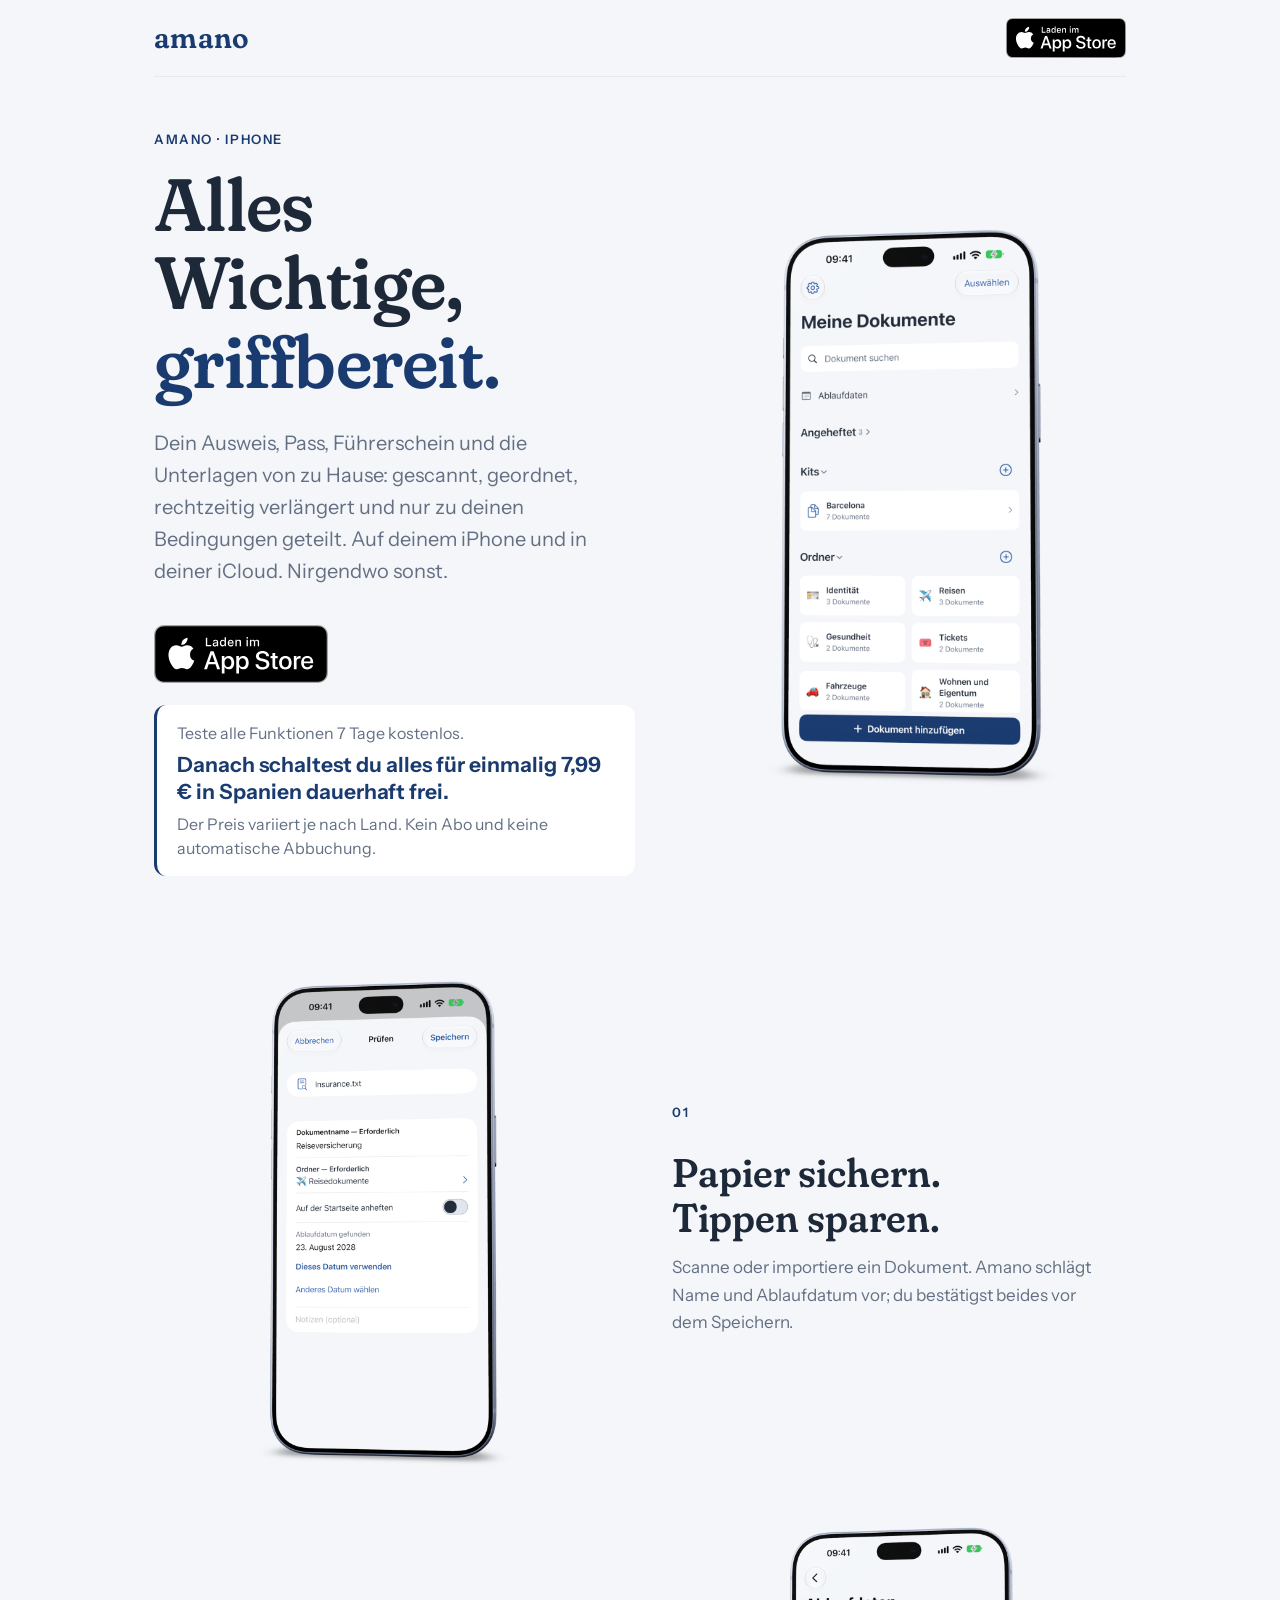
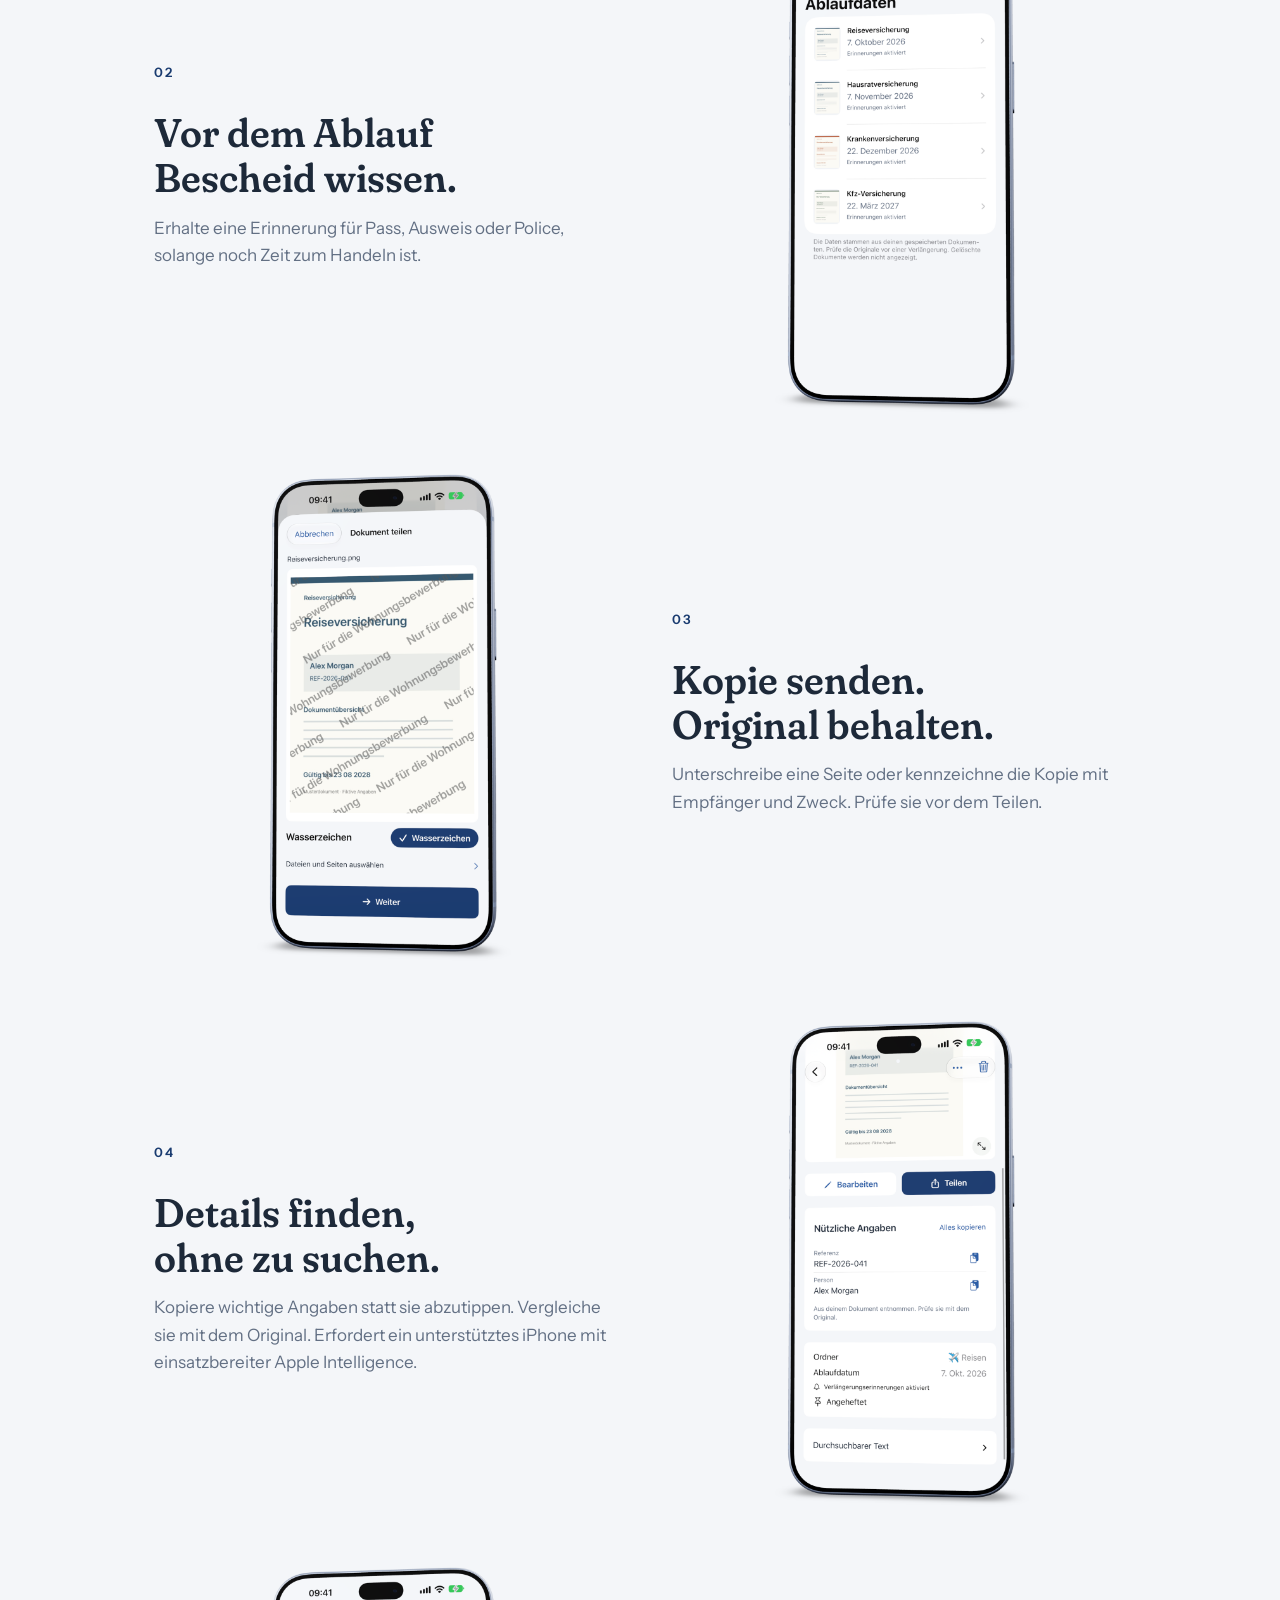
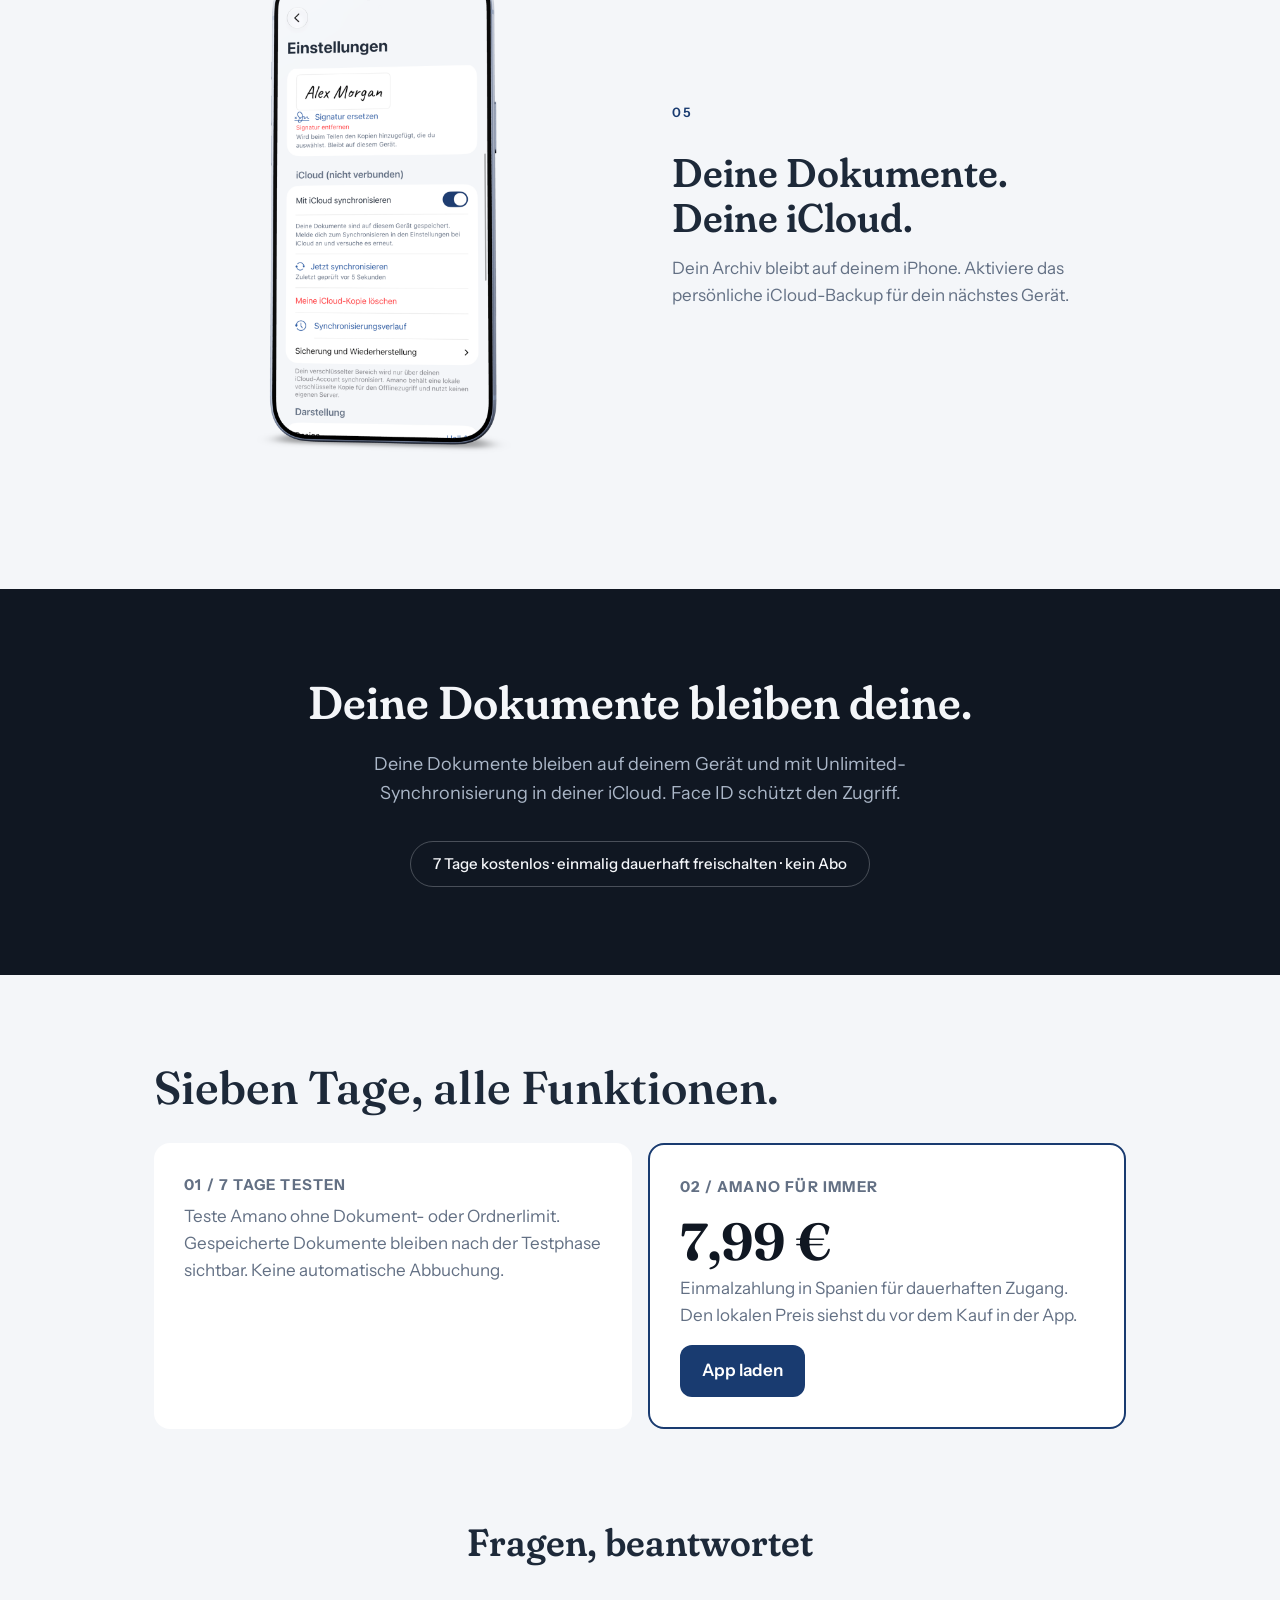
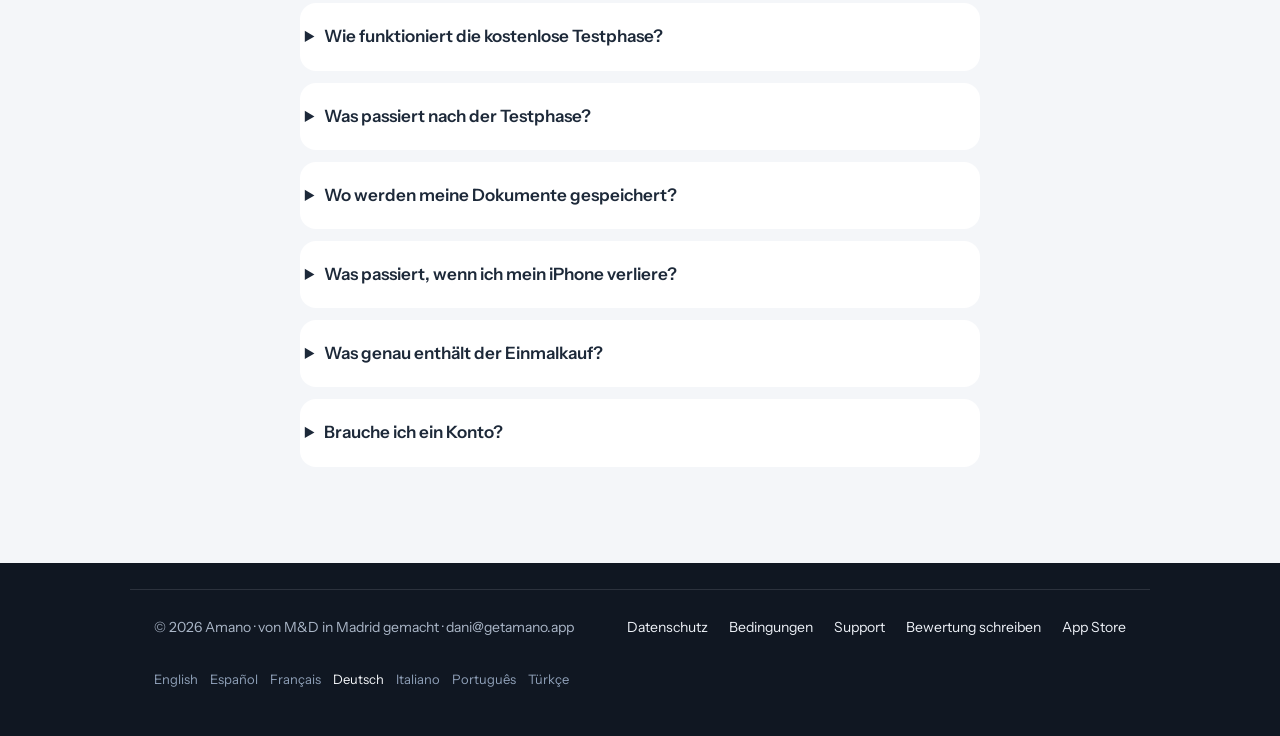
==== commit cc9f9548: "fix(site): clarify local lifetime pricing in hero" ====
--- a/de/index.html
+++ b/de/index.html
@@ -77,8 +77,11 @@
   .store-button:hover { transform: translateY(-1px); box-shadow: 0 14px 34px rgba(25, 59, 112, 0.34); }
   .store-button:focus-visible, a:focus-visible { outline: 3px solid var(--link); outline-offset: 3px; }
   .store-button svg { flex: none; }
-  .cta-note { font-size: 22px; color: var(--muted); width: 100%; margin-top: 4px; }
-  .cta-note strong { display: block; margin-top: 6px; font-weight: 650; color: #101722; }
+  .cta-note { width: 100%; margin-top: 8px; padding: 16px 20px; text-align: left;
+    background: var(--card); border-left: 3px solid var(--navy); border-radius: 12px;
+    font-size: 16px; line-height: 1.5; color: var(--muted); }
+  .cta-note strong { display: block; margin: 6px 0; font-size: 21px; line-height: 1.3;
+    font-weight: 650; color: var(--navy); }
   .demo { padding: 44px 0 20px; }
   .demo figure { max-width: 560px; margin: 0 auto; border-radius: 24px; overflow: hidden; }
   .demo video { display: block; width: 100%; height: auto; }
@@ -188,7 +191,7 @@
       <p class="lede">Dein Ausweis, Pass, Führerschein und die Unterlagen von zu Hause: gescannt, geordnet, rechtzeitig verlängert und nur zu deinen Bedingungen geteilt. Auf deinem iPhone und in deiner iCloud. Nirgendwo sonst.</p>
       <div class="cta-row">
         <a href="https://apps.apple.com/de/app/id6809212902?pt=128749840&amp;ct=web-de&amp;mt=8" aria-label="Laden im App Store"><img class="badge badge-hero" src="../assets/badges/de.svg" alt="Laden im App Store" width="174" height="58"></a>
-        <span class="cta-note">Teste alle Funktionen 7 Tage kostenlos. <strong>Danach schaltest du alles mit einer einmaligen Zahlung von 7,99 € dauerhaft frei.</strong> Kein Abo und keine automatische Abbuchung.</span>
+        <span class="cta-note">Teste alle Funktionen 7 Tage kostenlos. <strong>Danach schaltest du alles für einmalig 7,99 € in Spanien dauerhaft frei.</strong> Der Preis variiert je nach Land. Kein Abo und keine automatische Abbuchung.</span>
       </div>
     </div>
     <div class="hero-visual">
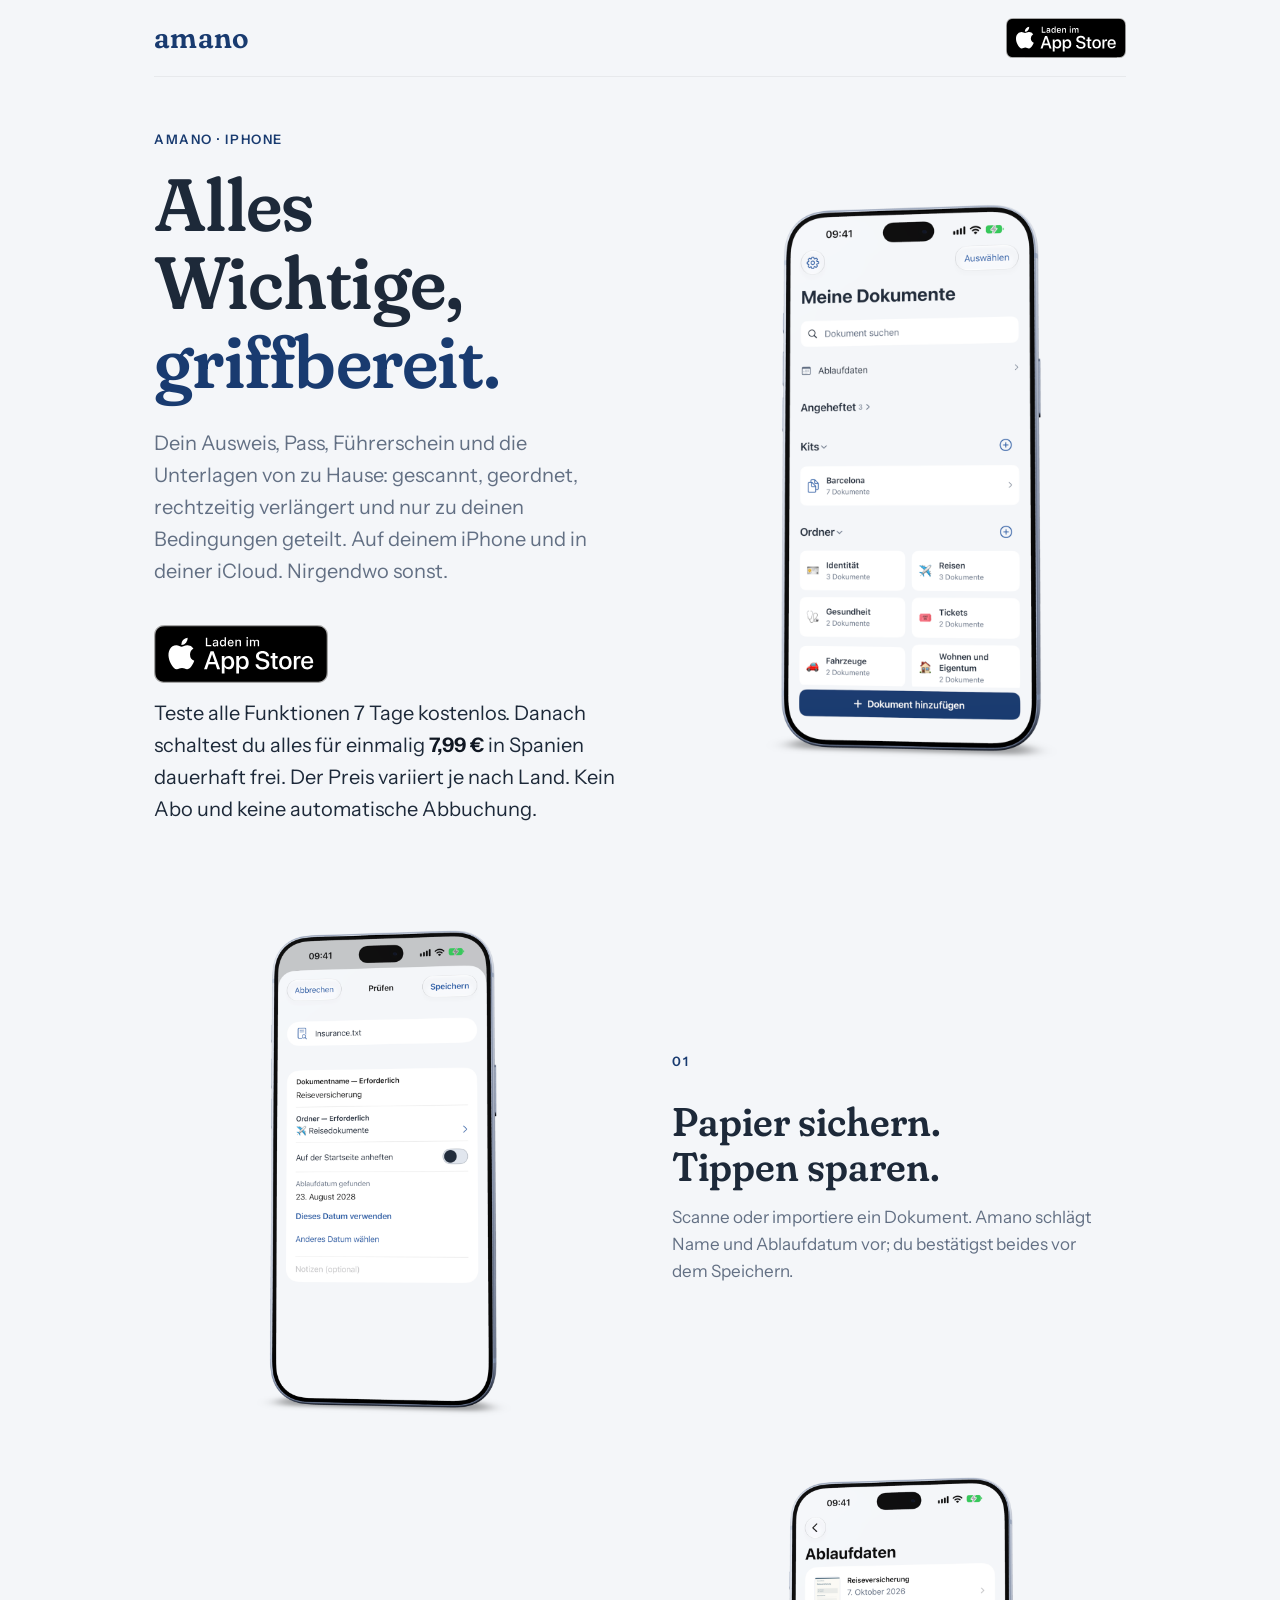
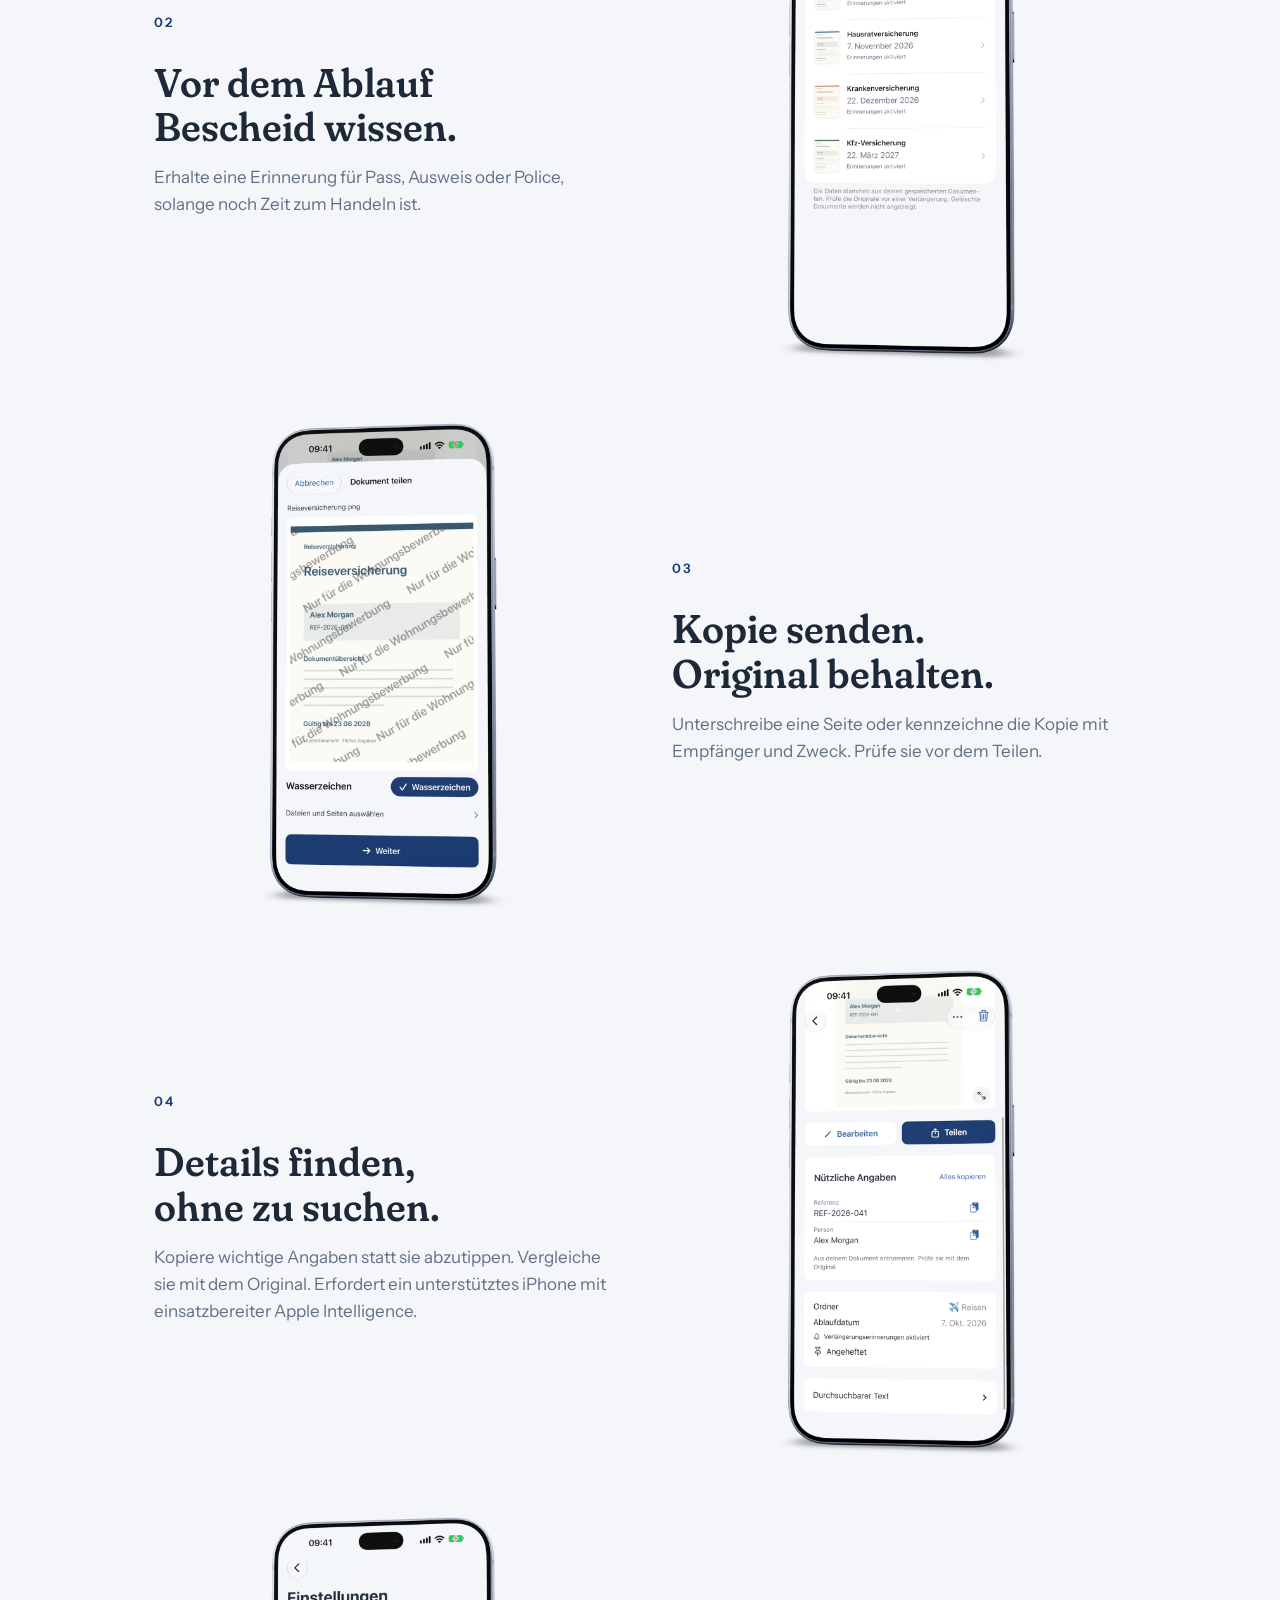
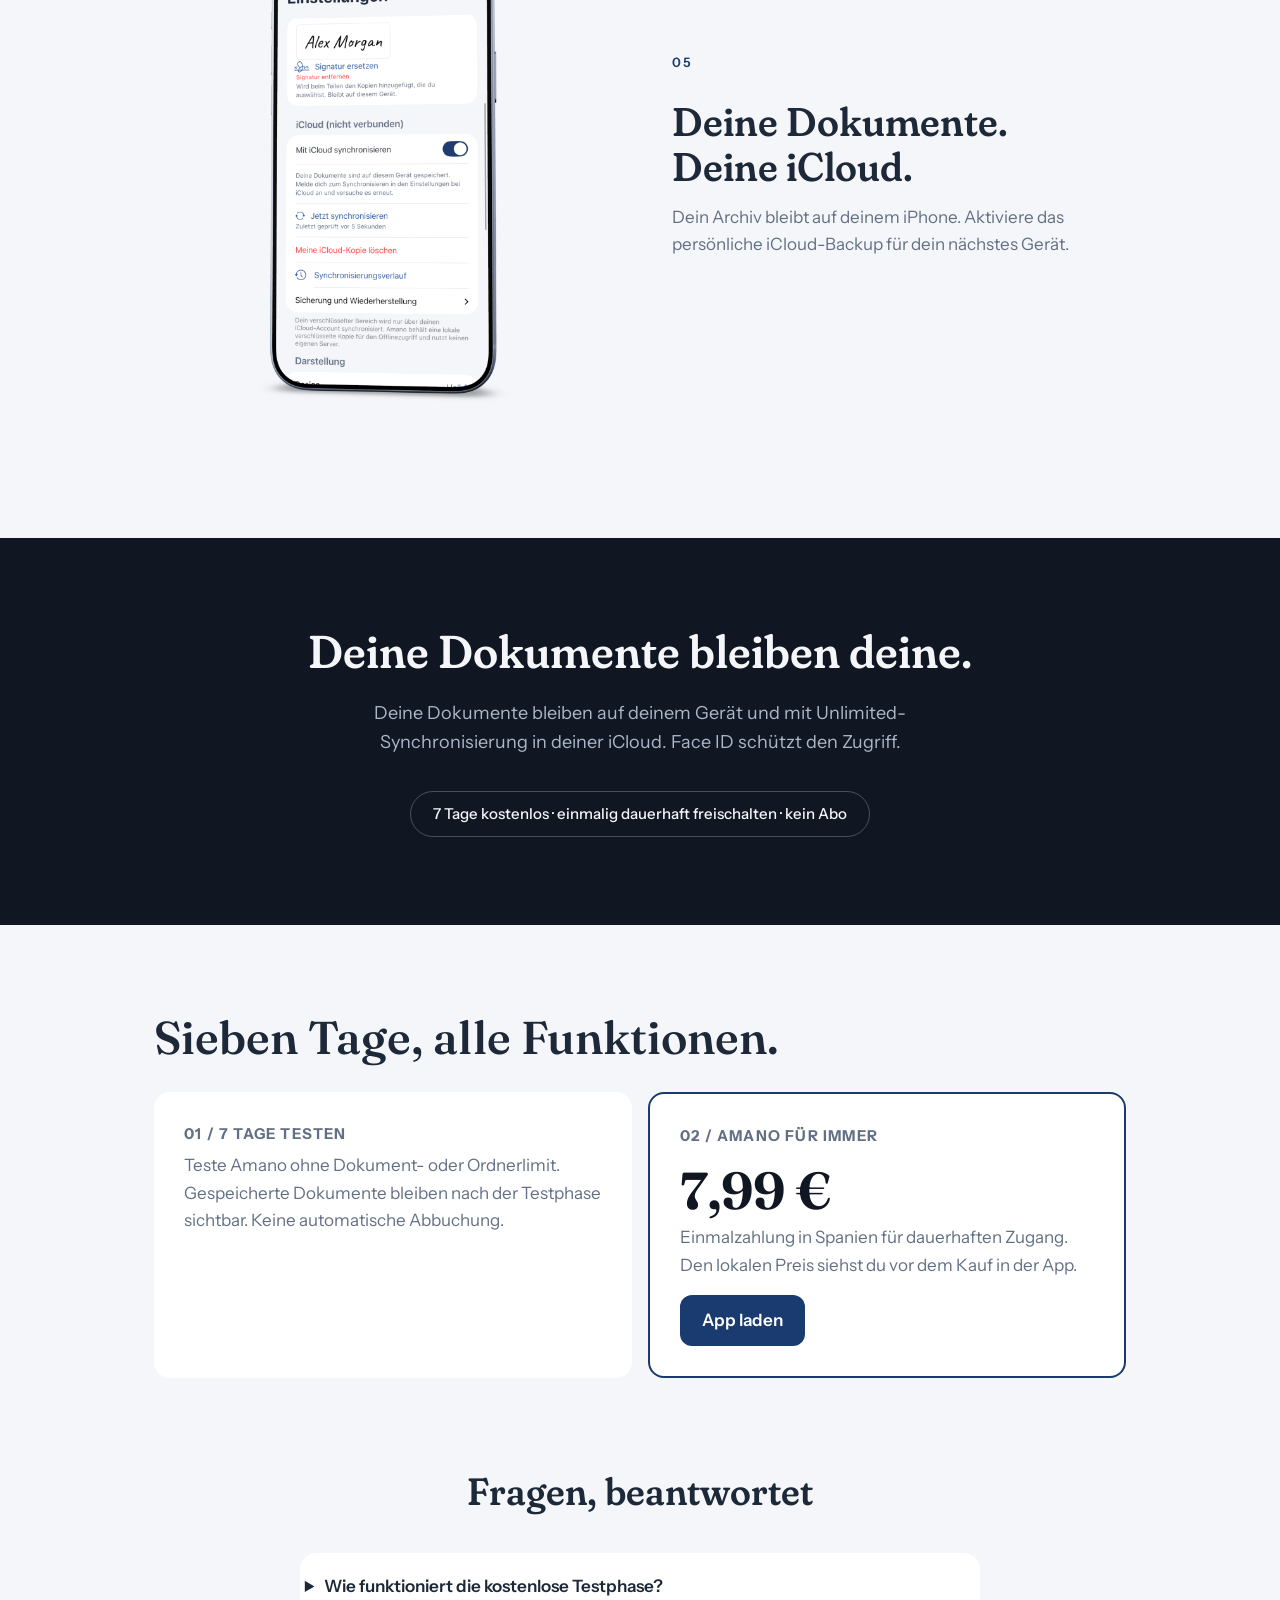
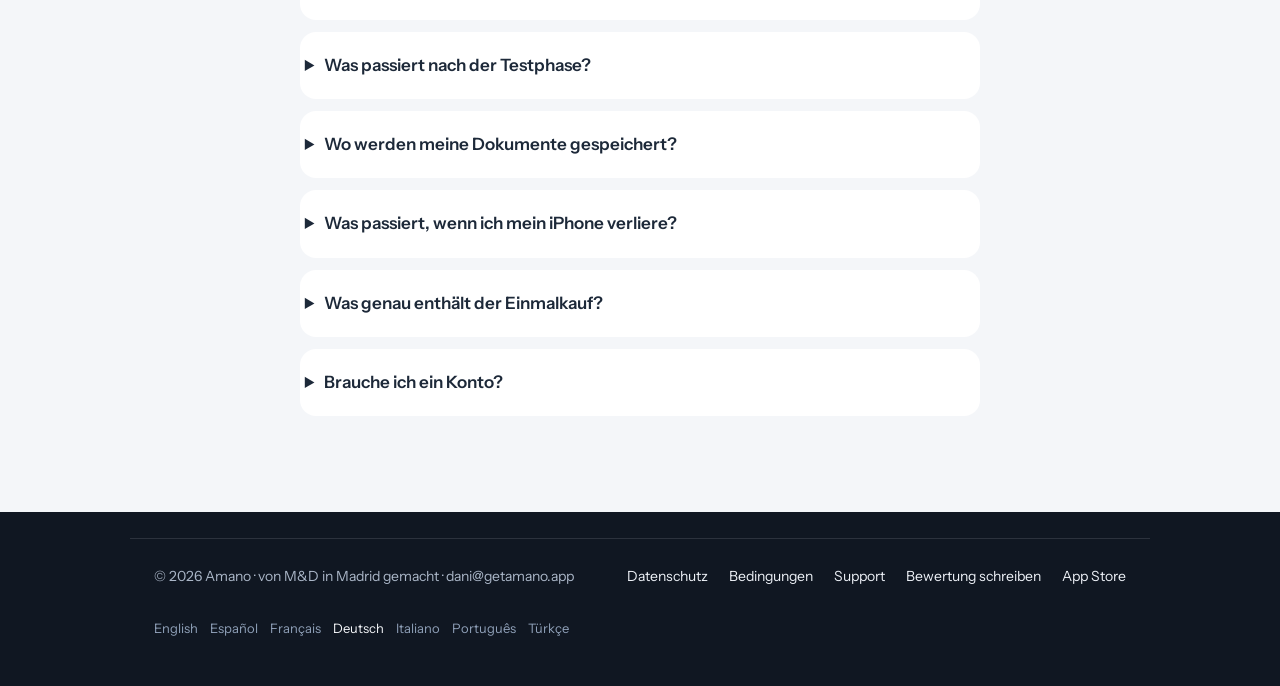
==== commit a672ba18: "fix(site): keep hero pricing as inline text" ====
--- a/de/index.html
+++ b/de/index.html
@@ -77,11 +77,9 @@
   .store-button:hover { transform: translateY(-1px); box-shadow: 0 14px 34px rgba(25, 59, 112, 0.34); }
   .store-button:focus-visible, a:focus-visible { outline: 3px solid var(--link); outline-offset: 3px; }
   .store-button svg { flex: none; }
-  .cta-note { width: 100%; margin-top: 8px; padding: 16px 20px; text-align: left;
-    background: var(--card); border-left: 3px solid var(--navy); border-radius: 12px;
-    font-size: 16px; line-height: 1.5; color: var(--muted); }
-  .cta-note strong { display: block; margin: 6px 0; font-size: 21px; line-height: 1.3;
-    font-weight: 650; color: var(--navy); }
+  .cta-note { width: 100%; max-width: 34em; text-align: center;
+    font-size: clamp(17px, 2.2vw, 20px); line-height: 1.6; color: var(--ink); text-wrap: pretty; }
+  .cta-note strong { font-weight: 650; color: var(--deep); }
   .demo { padding: 44px 0 20px; }
   .demo figure { max-width: 560px; margin: 0 auto; border-radius: 24px; overflow: hidden; }
   .demo video { display: block; width: 100%; height: auto; }
@@ -191,7 +189,7 @@
       <p class="lede">Dein Ausweis, Pass, Führerschein und die Unterlagen von zu Hause: gescannt, geordnet, rechtzeitig verlängert und nur zu deinen Bedingungen geteilt. Auf deinem iPhone und in deiner iCloud. Nirgendwo sonst.</p>
       <div class="cta-row">
         <a href="https://apps.apple.com/de/app/id6809212902?pt=128749840&amp;ct=web-de&amp;mt=8" aria-label="Laden im App Store"><img class="badge badge-hero" src="../assets/badges/de.svg" alt="Laden im App Store" width="174" height="58"></a>
-        <span class="cta-note">Teste alle Funktionen 7 Tage kostenlos. <strong>Danach schaltest du alles für einmalig 7,99 € in Spanien dauerhaft frei.</strong> Der Preis variiert je nach Land. Kein Abo und keine automatische Abbuchung.</span>
+        <p class="cta-note">Teste alle Funktionen 7 Tage kostenlos. Danach schaltest du alles für einmalig <strong>7,99 €</strong> in Spanien dauerhaft frei. Der Preis variiert je nach Land. Kein Abo und keine automatische Abbuchung.</p>
       </div>
     </div>
     <div class="hero-visual">
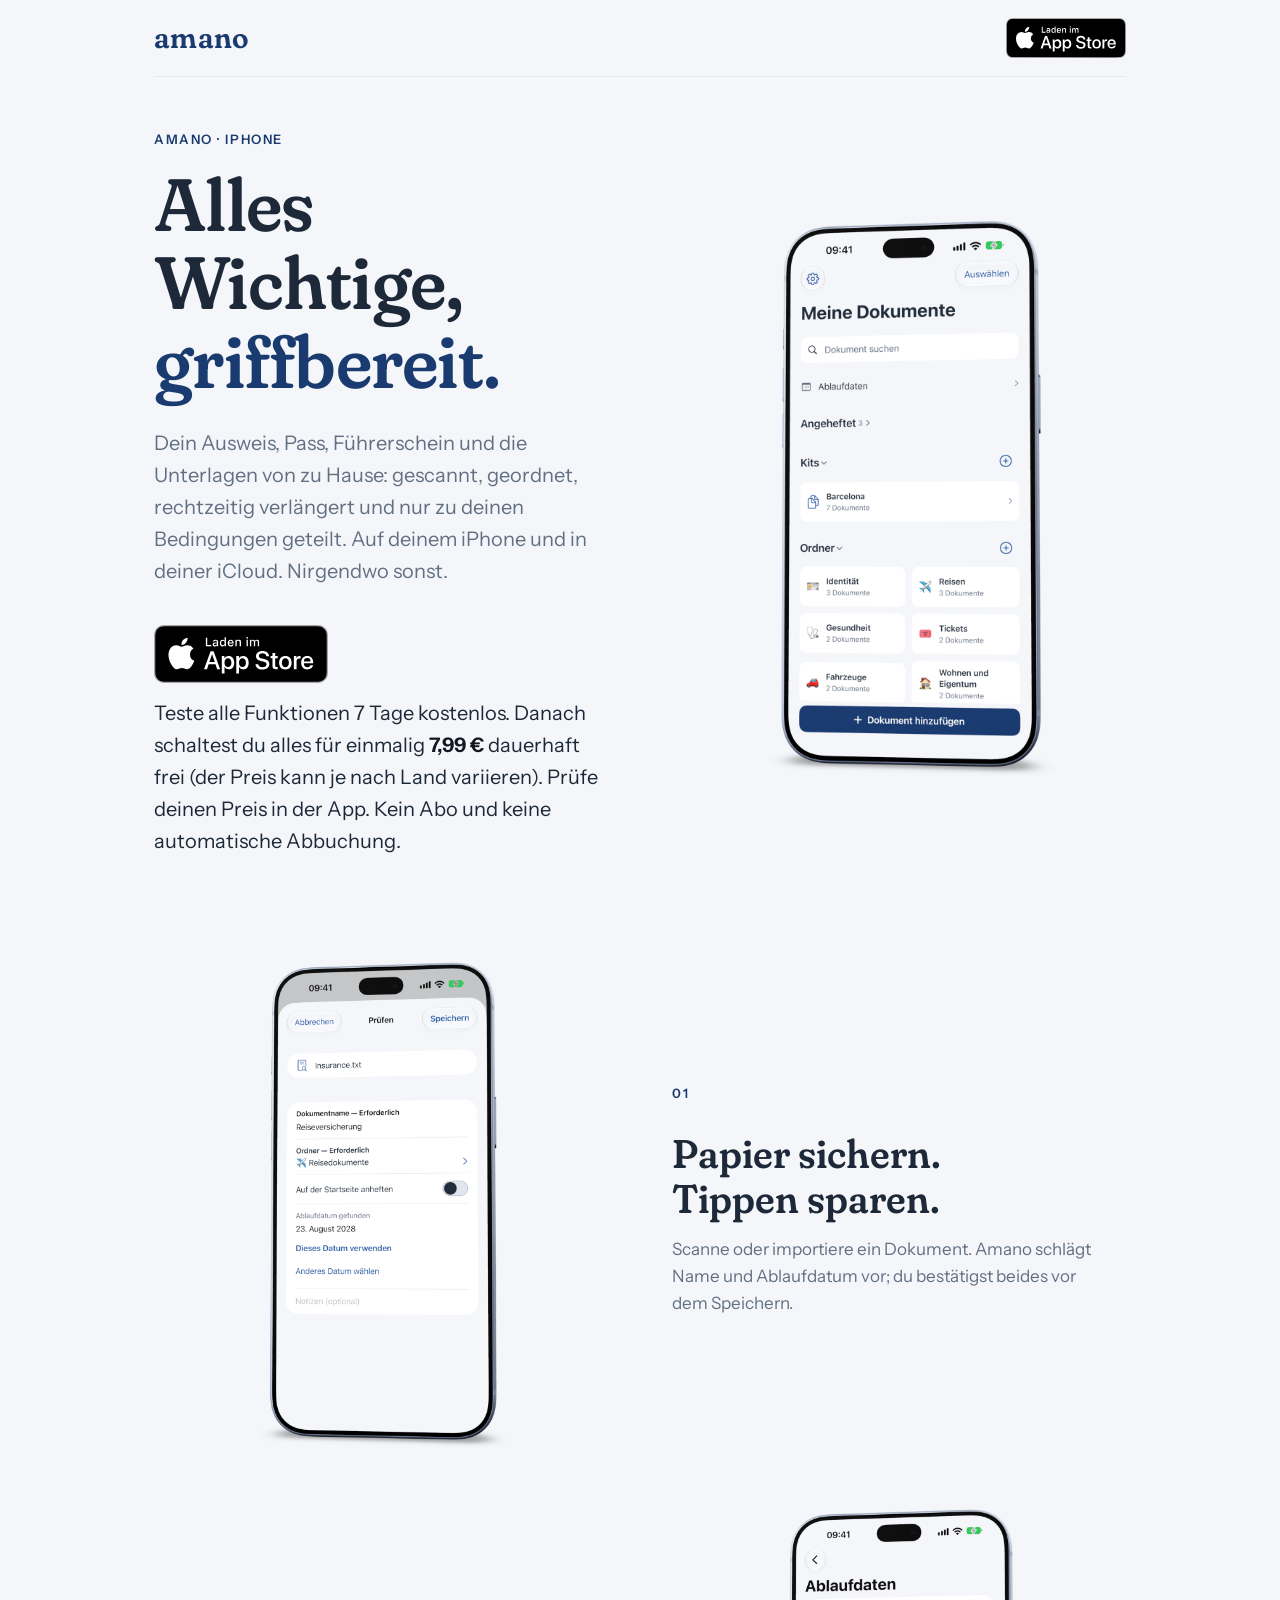
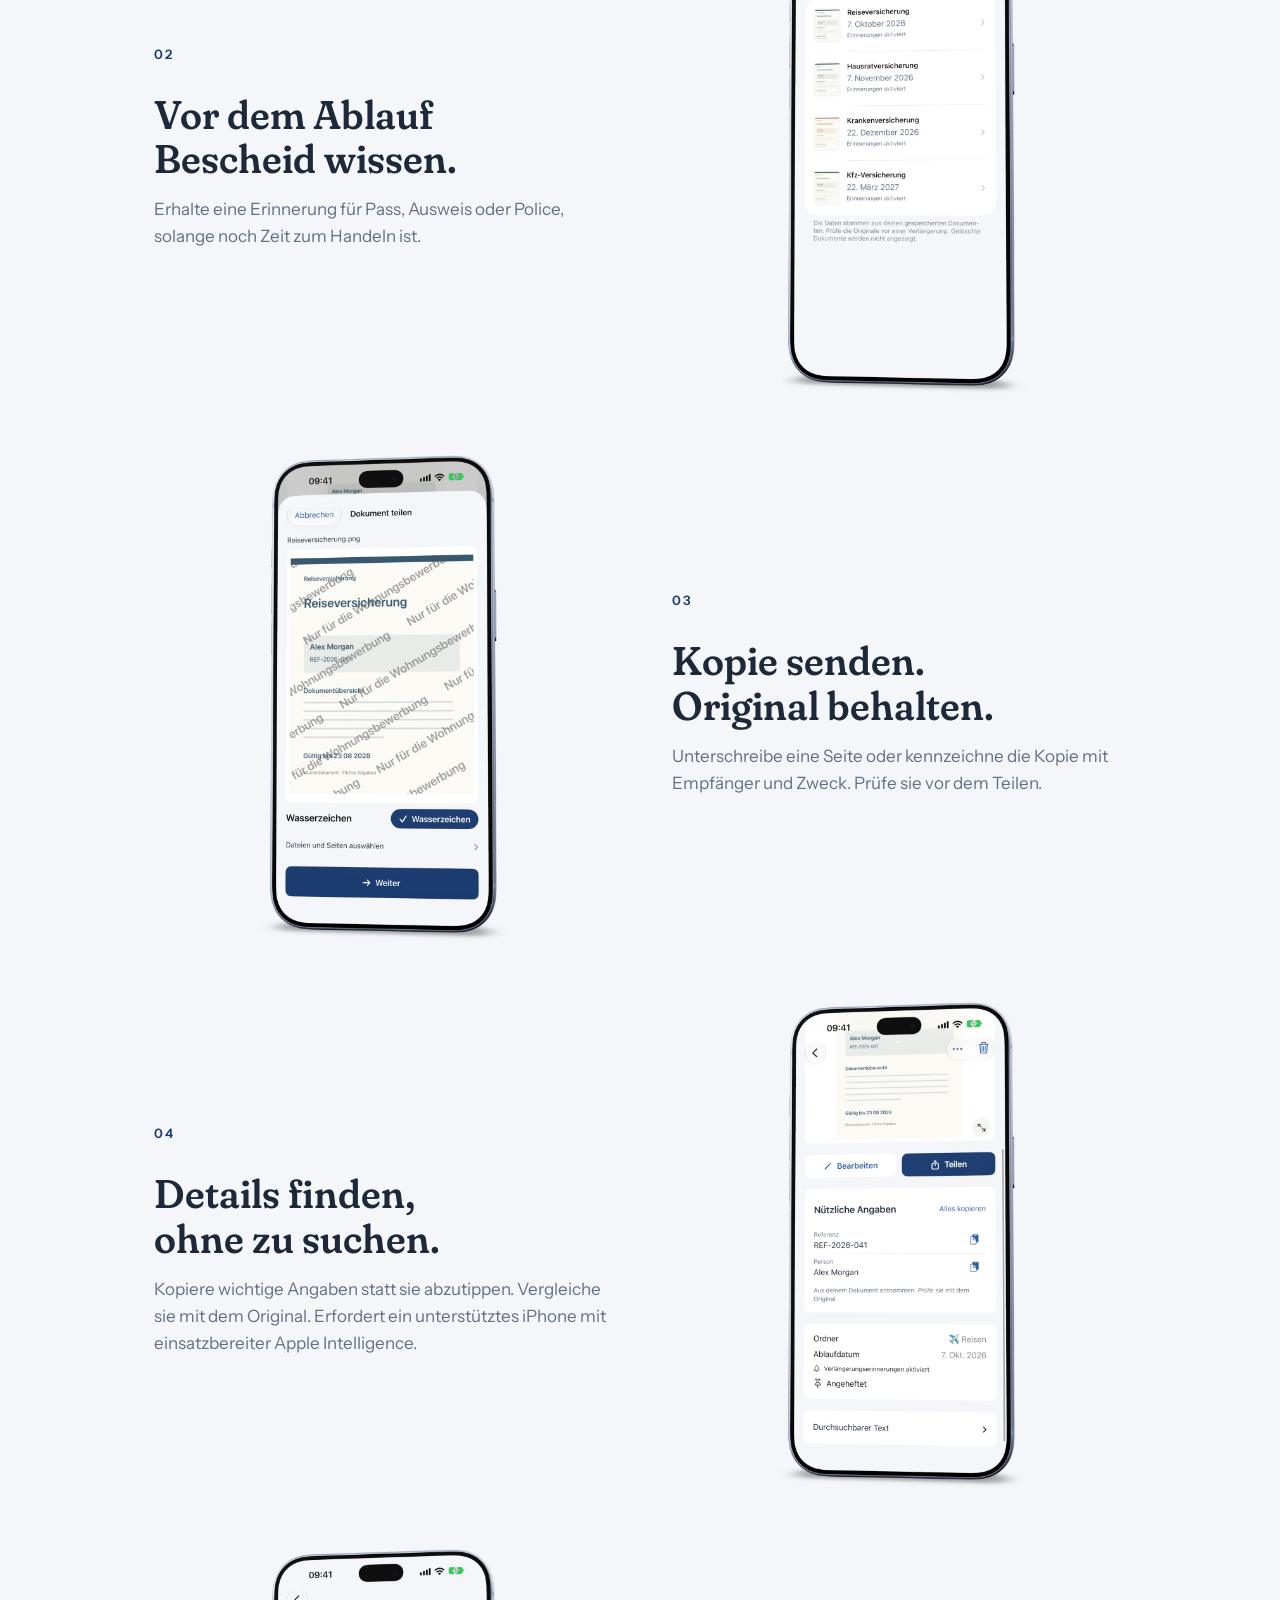
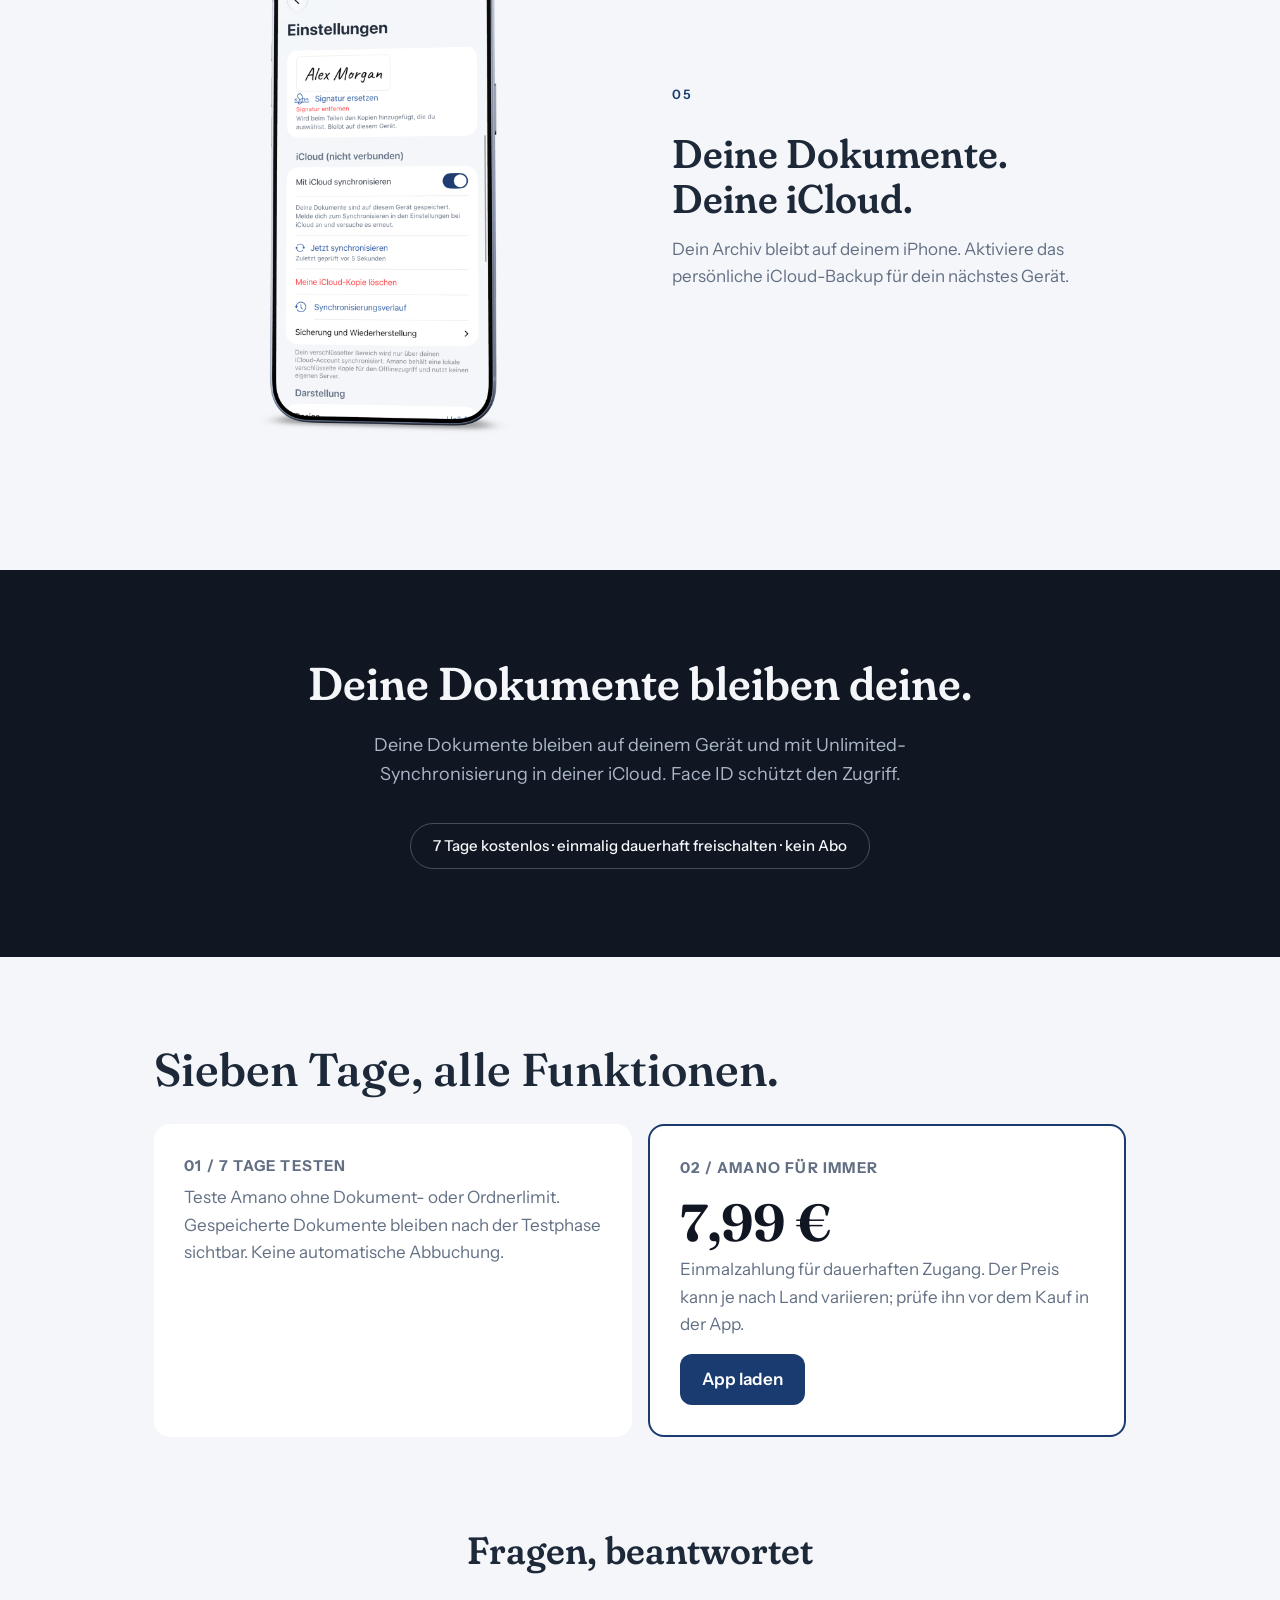
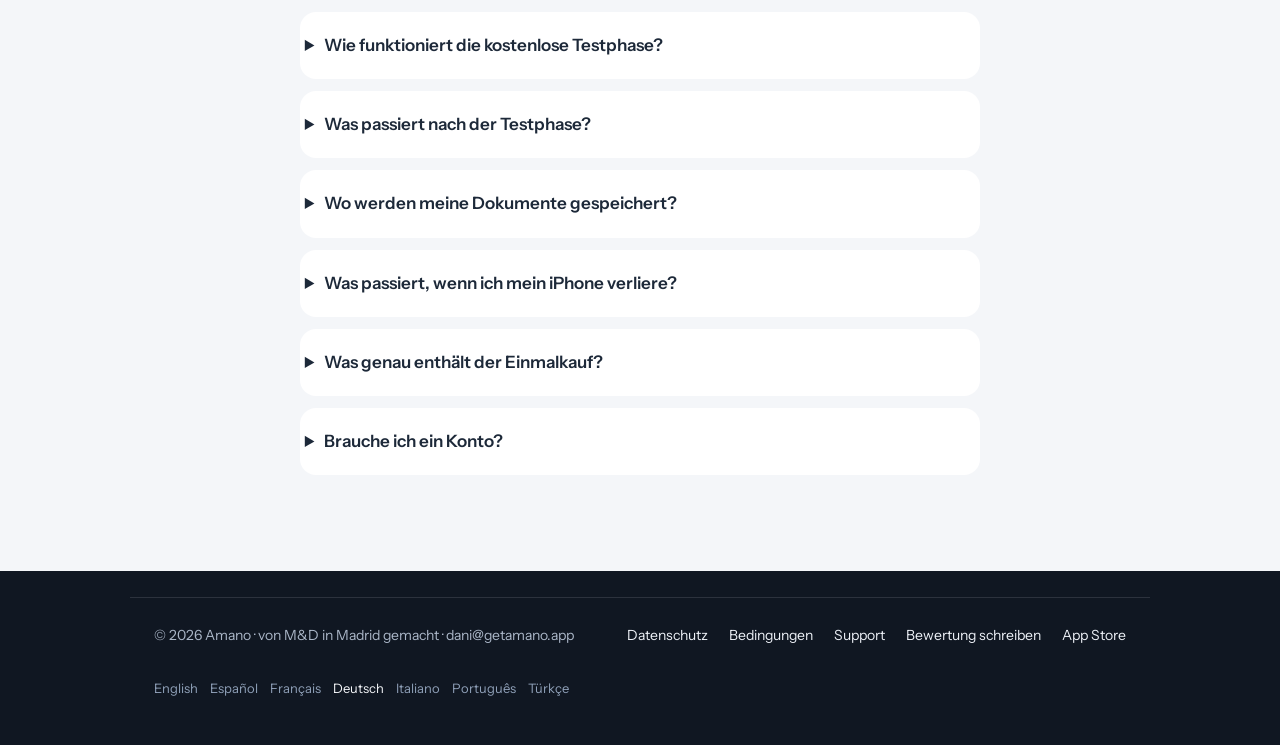
==== commit 5517329c: "fix(site): clarify that app price may vary by country" ====
--- a/de/index.html
+++ b/de/index.html
@@ -189,7 +189,7 @@
       <p class="lede">Dein Ausweis, Pass, Führerschein und die Unterlagen von zu Hause: gescannt, geordnet, rechtzeitig verlängert und nur zu deinen Bedingungen geteilt. Auf deinem iPhone und in deiner iCloud. Nirgendwo sonst.</p>
       <div class="cta-row">
         <a href="https://apps.apple.com/de/app/id6809212902?pt=128749840&amp;ct=web-de&amp;mt=8" aria-label="Laden im App Store"><img class="badge badge-hero" src="../assets/badges/de.svg" alt="Laden im App Store" width="174" height="58"></a>
-        <p class="cta-note">Teste alle Funktionen 7 Tage kostenlos. Danach schaltest du alles für einmalig <strong>7,99 €</strong> in Spanien dauerhaft frei. Der Preis variiert je nach Land. Kein Abo und keine automatische Abbuchung.</p>
+        <p class="cta-note">Teste alle Funktionen 7 Tage kostenlos. Danach schaltest du alles für einmalig <strong>7,99 €</strong> dauerhaft frei (der Preis kann je nach Land variieren). Prüfe deinen Preis in der App. Kein Abo und keine automatische Abbuchung.</p>
       </div>
     </div>
     <div class="hero-visual">
@@ -212,7 +212,7 @@
     <h2>Sieben Tage, alle Funktionen.</h2>
     <div class="cols">
       <div class="col"><h3>01 / 7 Tage testen</h3><p>Teste Amano ohne Dokument- oder Ordnerlimit. Gespeicherte Dokumente bleiben nach der Testphase sichtbar. Keine automatische Abbuchung.</p></div>
-      <div class="col main"><h3>02 / Amano für immer</h3><div class="num">7,99 €</div><p>Einmalzahlung in Spanien für dauerhaften Zugang. Den lokalen Preis siehst du vor dem Kauf in der App.</p>
+      <div class="col main"><h3>02 / Amano für immer</h3><div class="num">7,99 €</div><p>Einmalzahlung für dauerhaften Zugang. Der Preis kann je nach Land variieren; prüfe ihn vor dem Kauf in der App.</p>
         <a class="buy" href="https://apps.apple.com/de/app/id6809212902?pt=128749840&amp;ct=web-de&amp;mt=8">App laden</a></div>
     </div>
   </section>
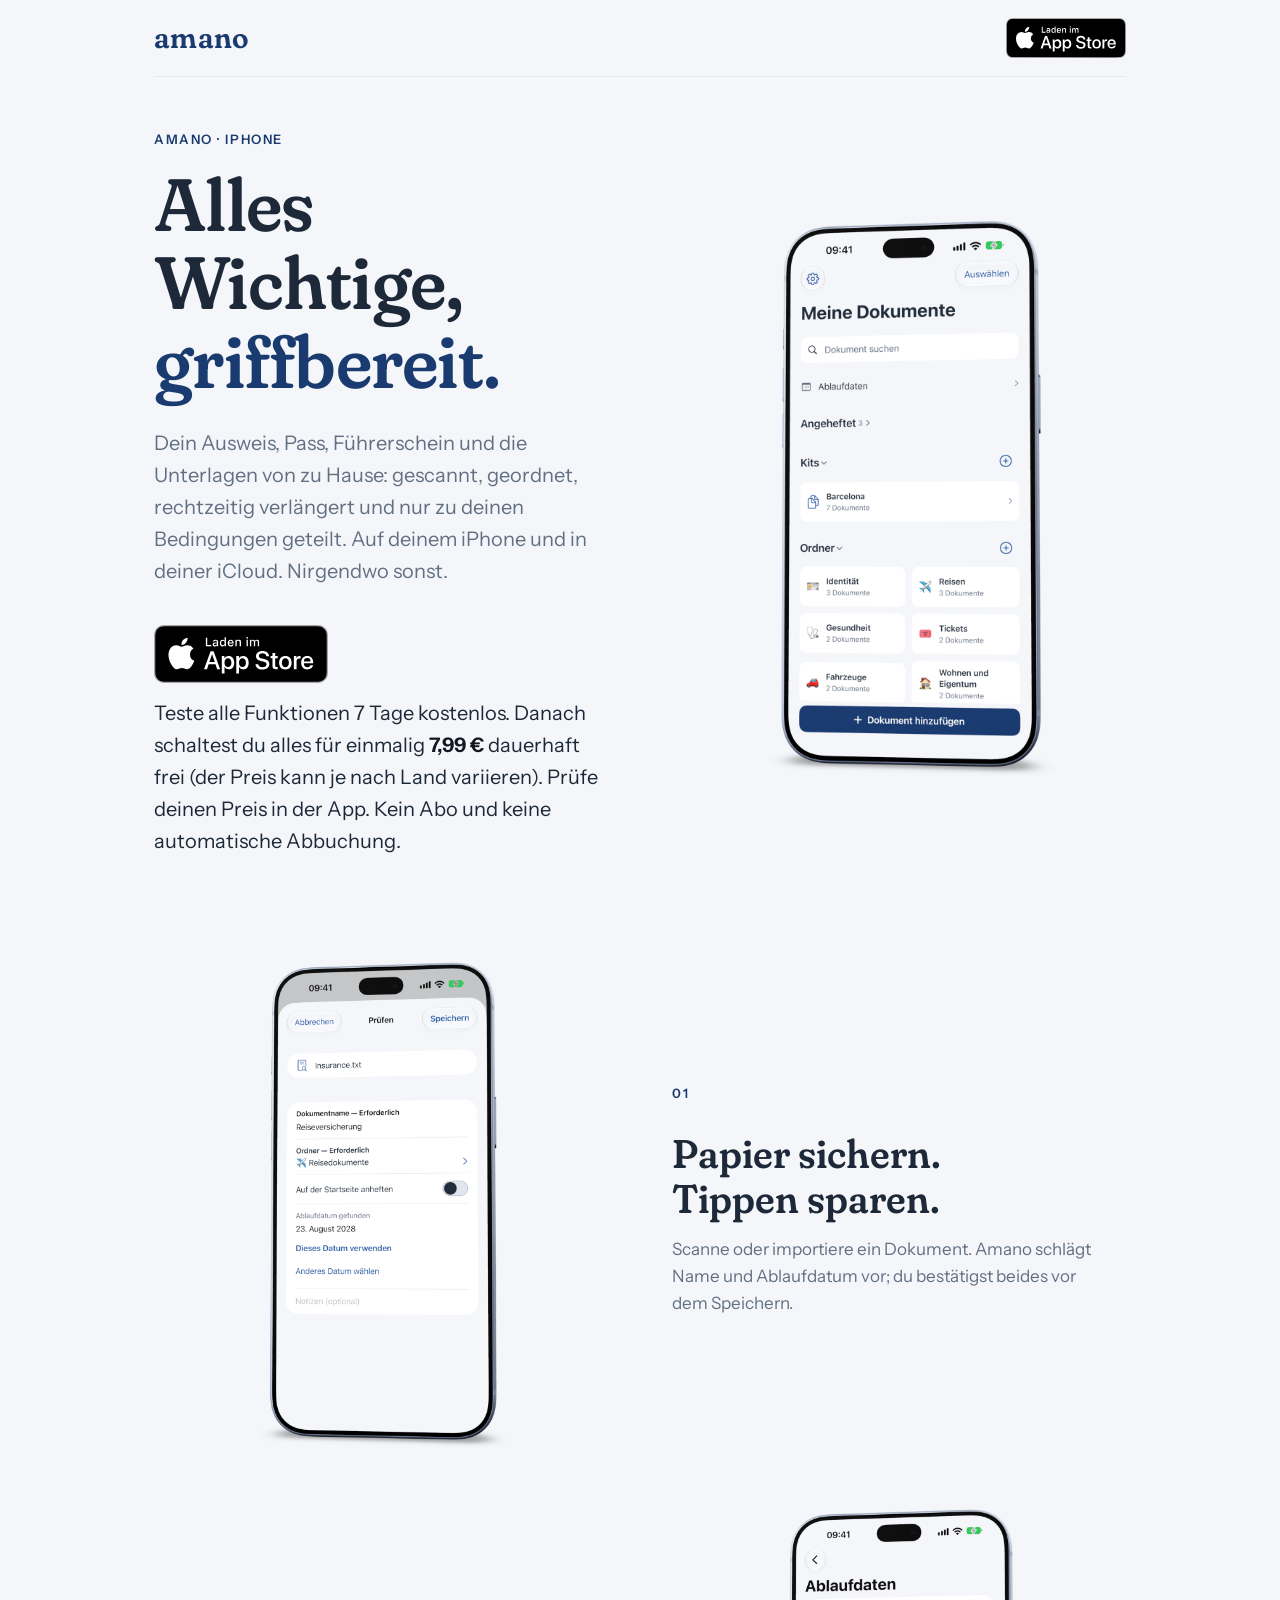
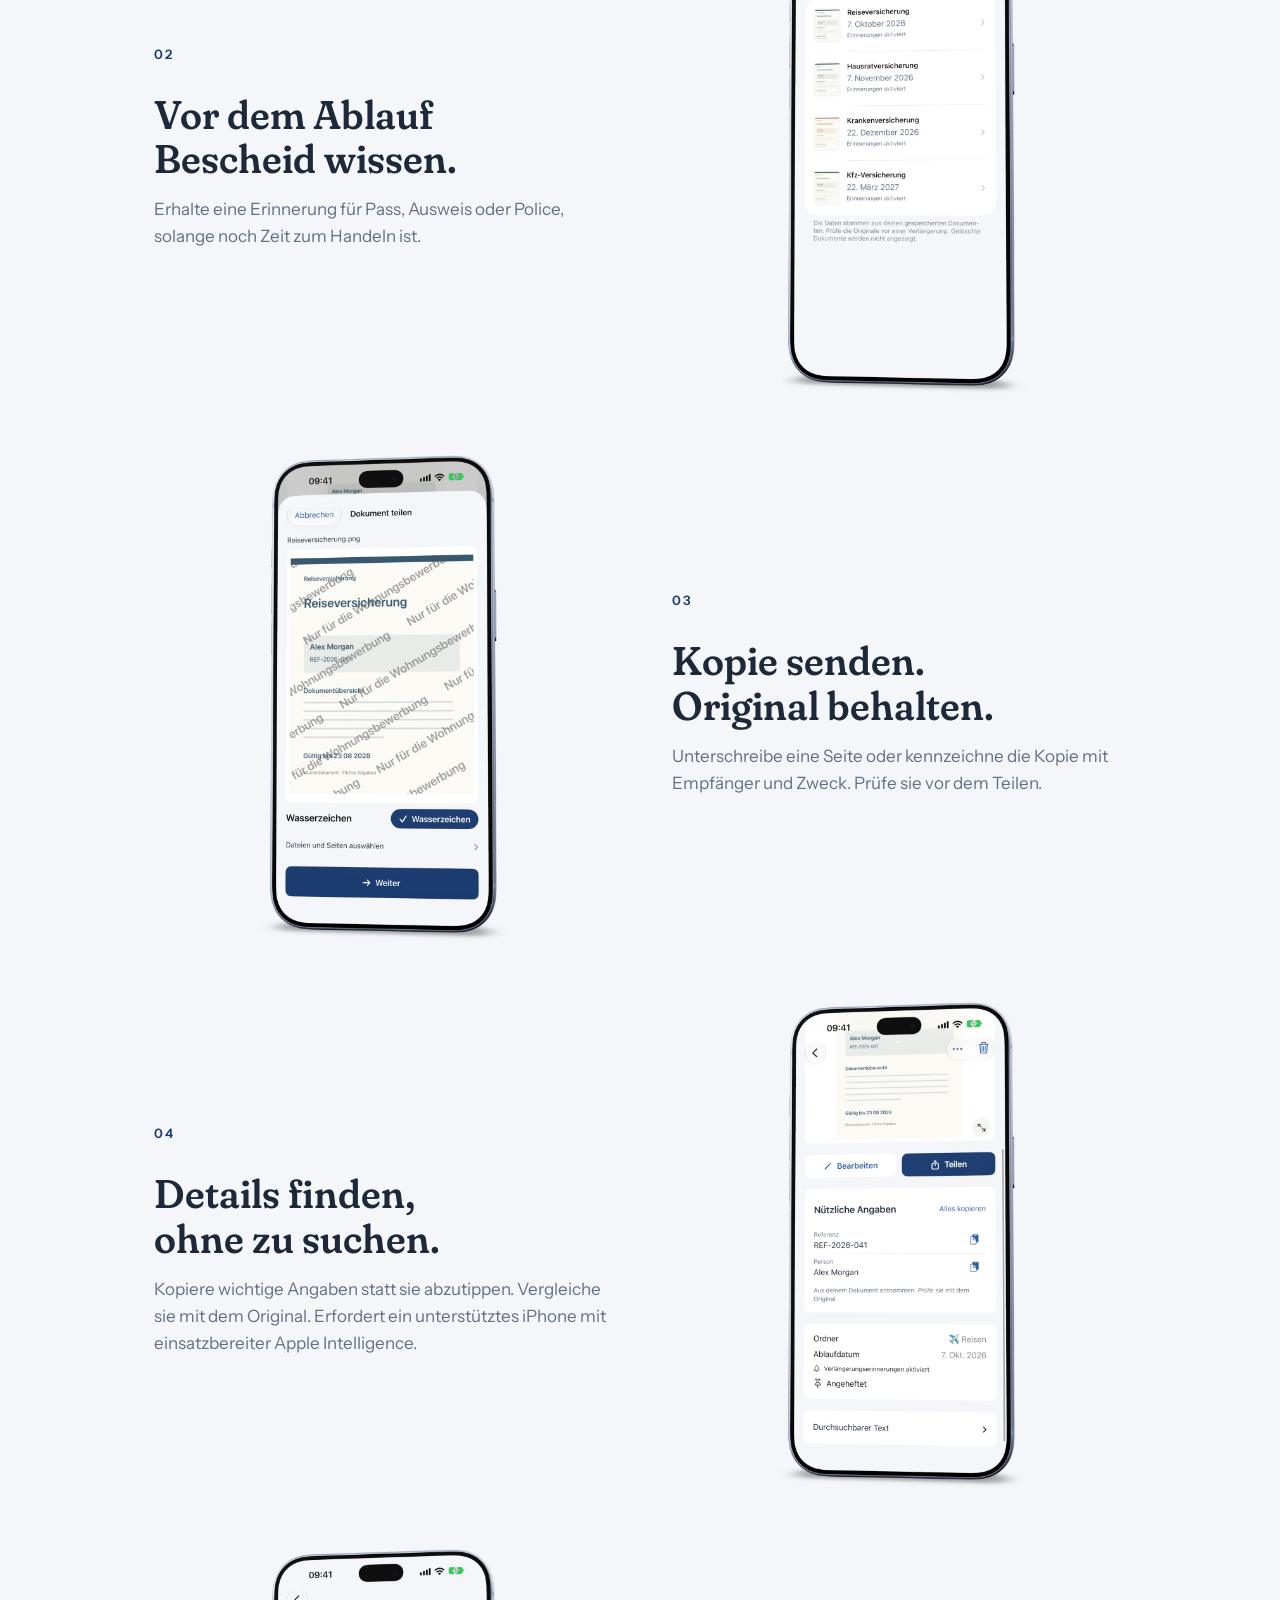
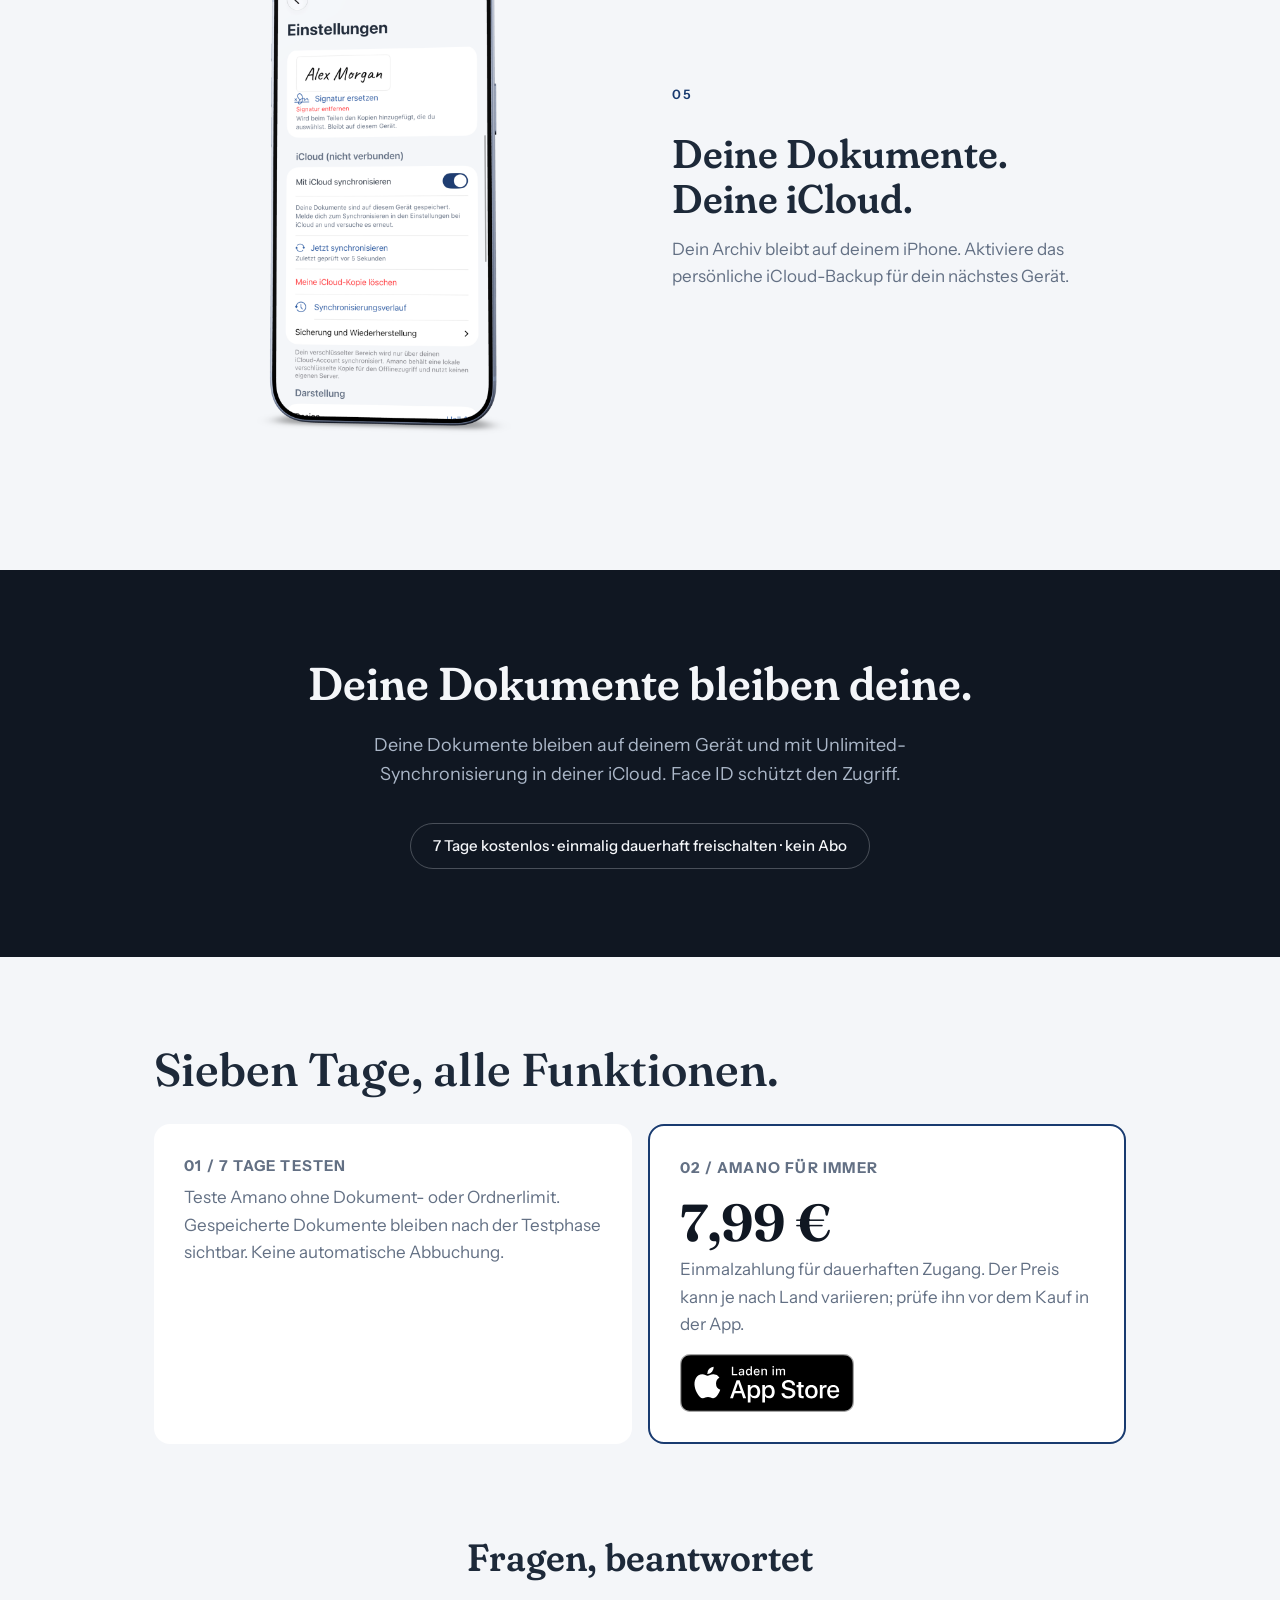
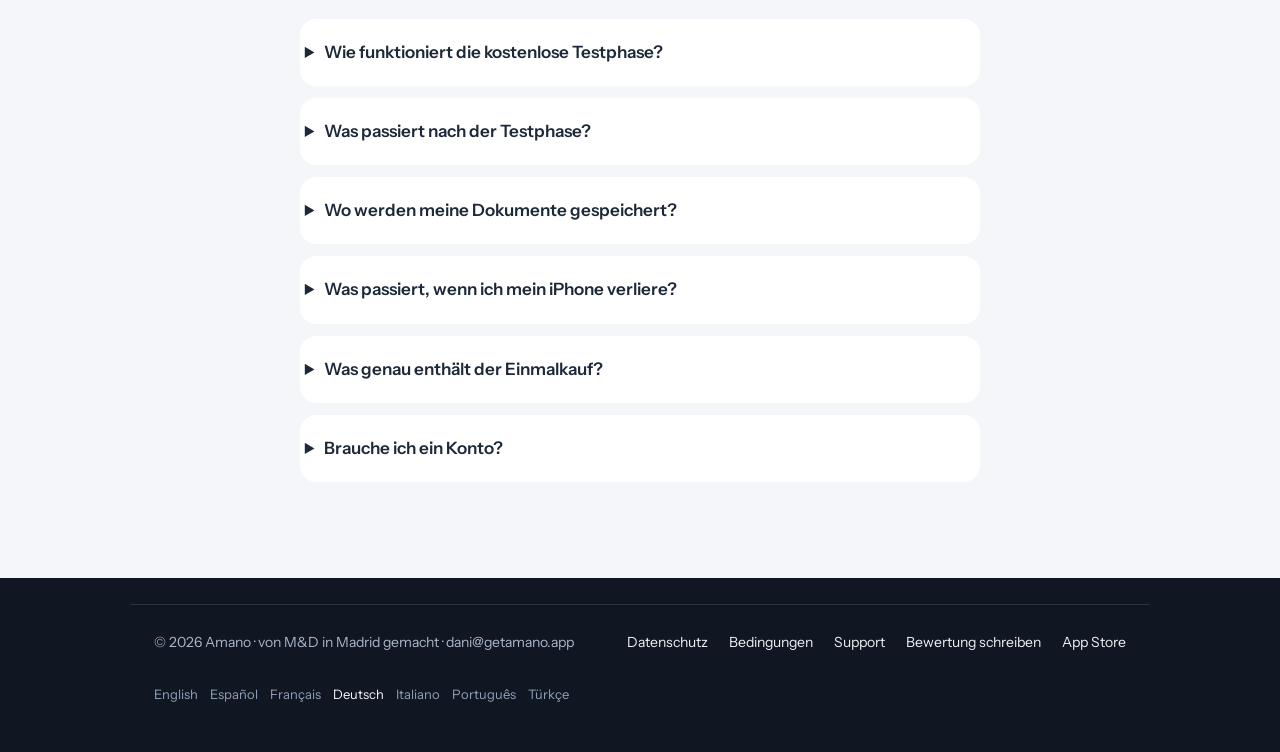
==== commit 595d253c: "Use App Store badge in pricing card" ====
--- a/de/index.html
+++ b/de/index.html
@@ -161,7 +161,7 @@
   .pricing .once { color: var(--navy); font-weight: 600; margin: 4px 0 12px; }
   .pricing ul { margin: 10px 0 0; padding-left: 20px; color: var(--muted); }
   .pricing li { margin: 6px 0; }
-  .pricing .buy { display: inline-block; margin-top: 16px; background: var(--navy); color: #fff; text-decoration: none; border-radius: 12px; padding: 12px 22px; font-weight: 600; }
+  .pricing .badge-hero { margin-top: 16px; }
   .pricing .pricenote { color: var(--muted); font-size: 14px; margin-top: 14px; }
 
   .chapter .art video { display: block; width: 100%; height: auto; border-radius: 22px; }
@@ -213,7 +213,7 @@
     <div class="cols">
       <div class="col"><h3>01 / 7 Tage testen</h3><p>Teste Amano ohne Dokument- oder Ordnerlimit. Gespeicherte Dokumente bleiben nach der Testphase sichtbar. Keine automatische Abbuchung.</p></div>
       <div class="col main"><h3>02 / Amano für immer</h3><div class="num">7,99 €</div><p>Einmalzahlung für dauerhaften Zugang. Der Preis kann je nach Land variieren; prüfe ihn vor dem Kauf in der App.</p>
-        <a class="buy" href="https://apps.apple.com/de/app/id6809212902?pt=128749840&amp;ct=web-de&amp;mt=8">App laden</a></div>
+        <a href="https://apps.apple.com/de/app/id6809212902?pt=128749840&amp;ct=web-de&amp;mt=8" aria-label="Laden im App Store"><img class="badge badge-hero" src="../assets/badges/de.svg" alt="Laden im App Store" width="174" height="58"></a></div>
     </div>
   </section>
   <section class="faq">
